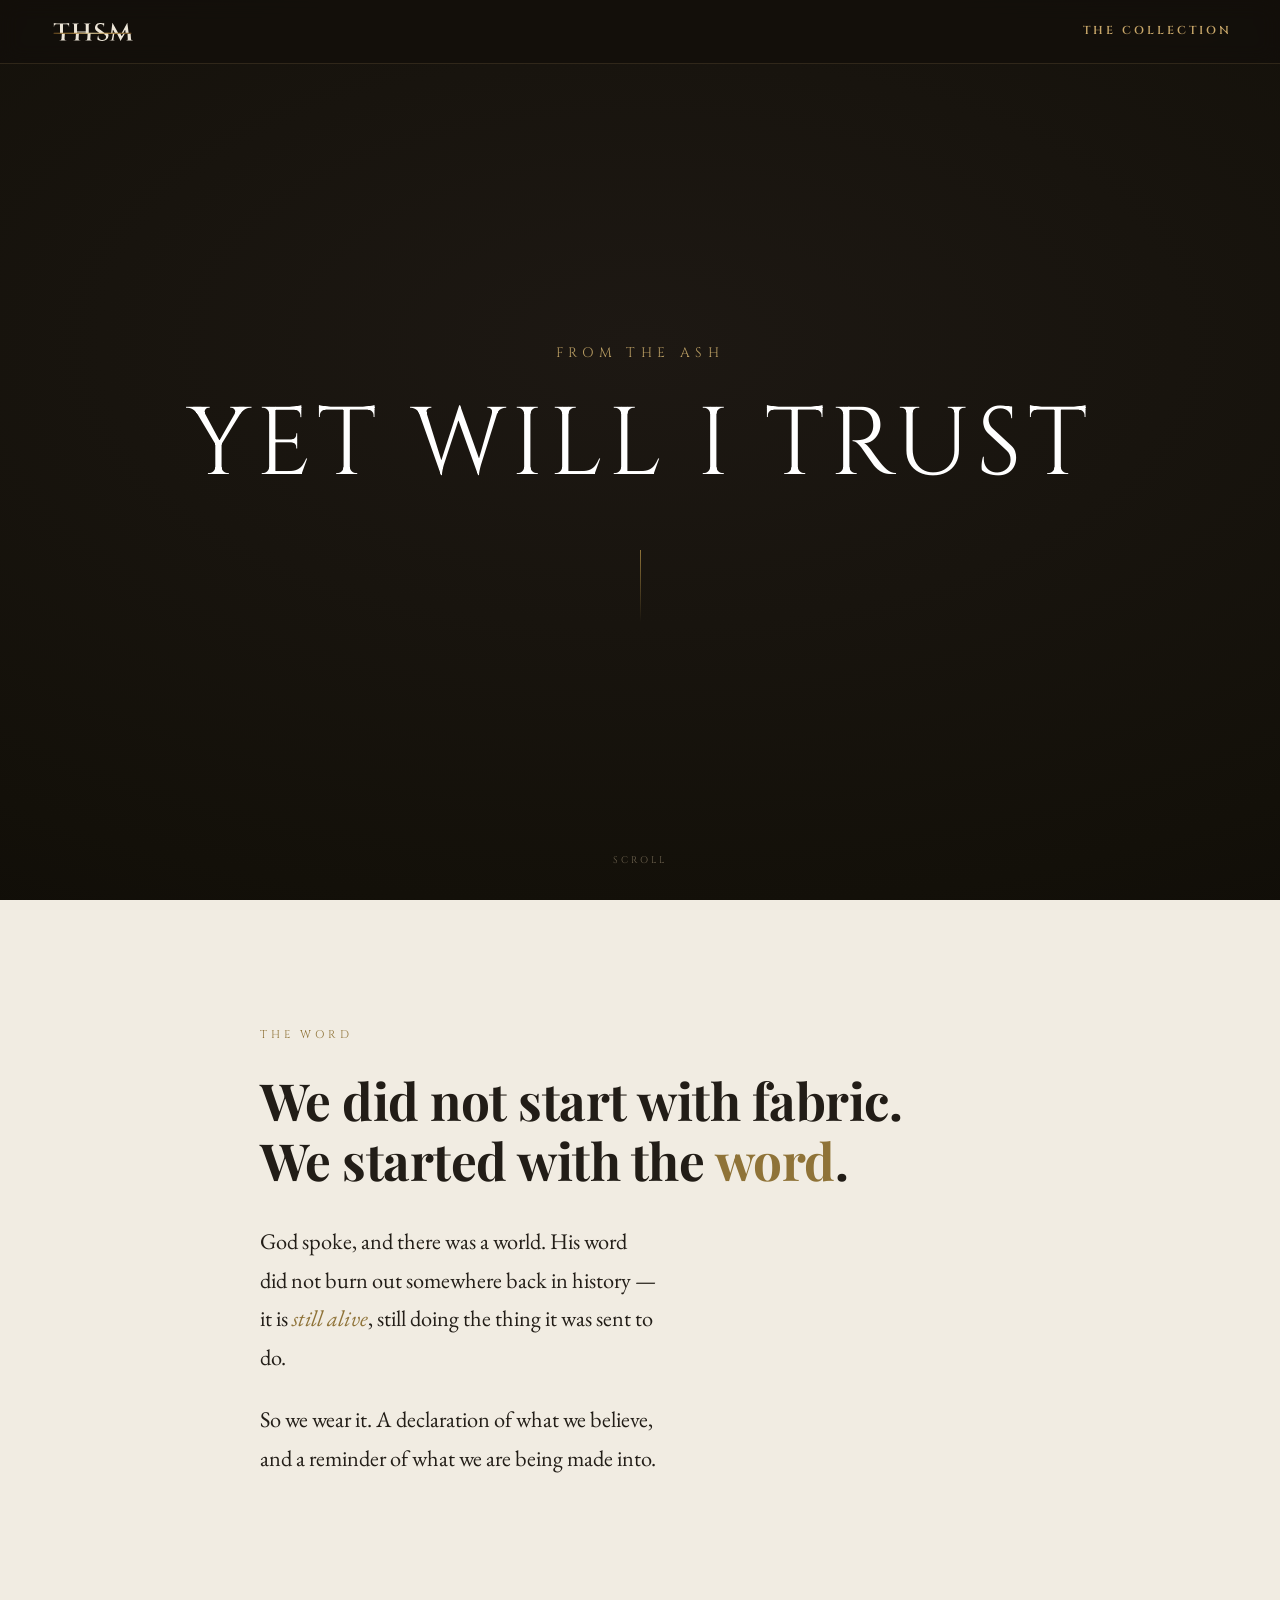
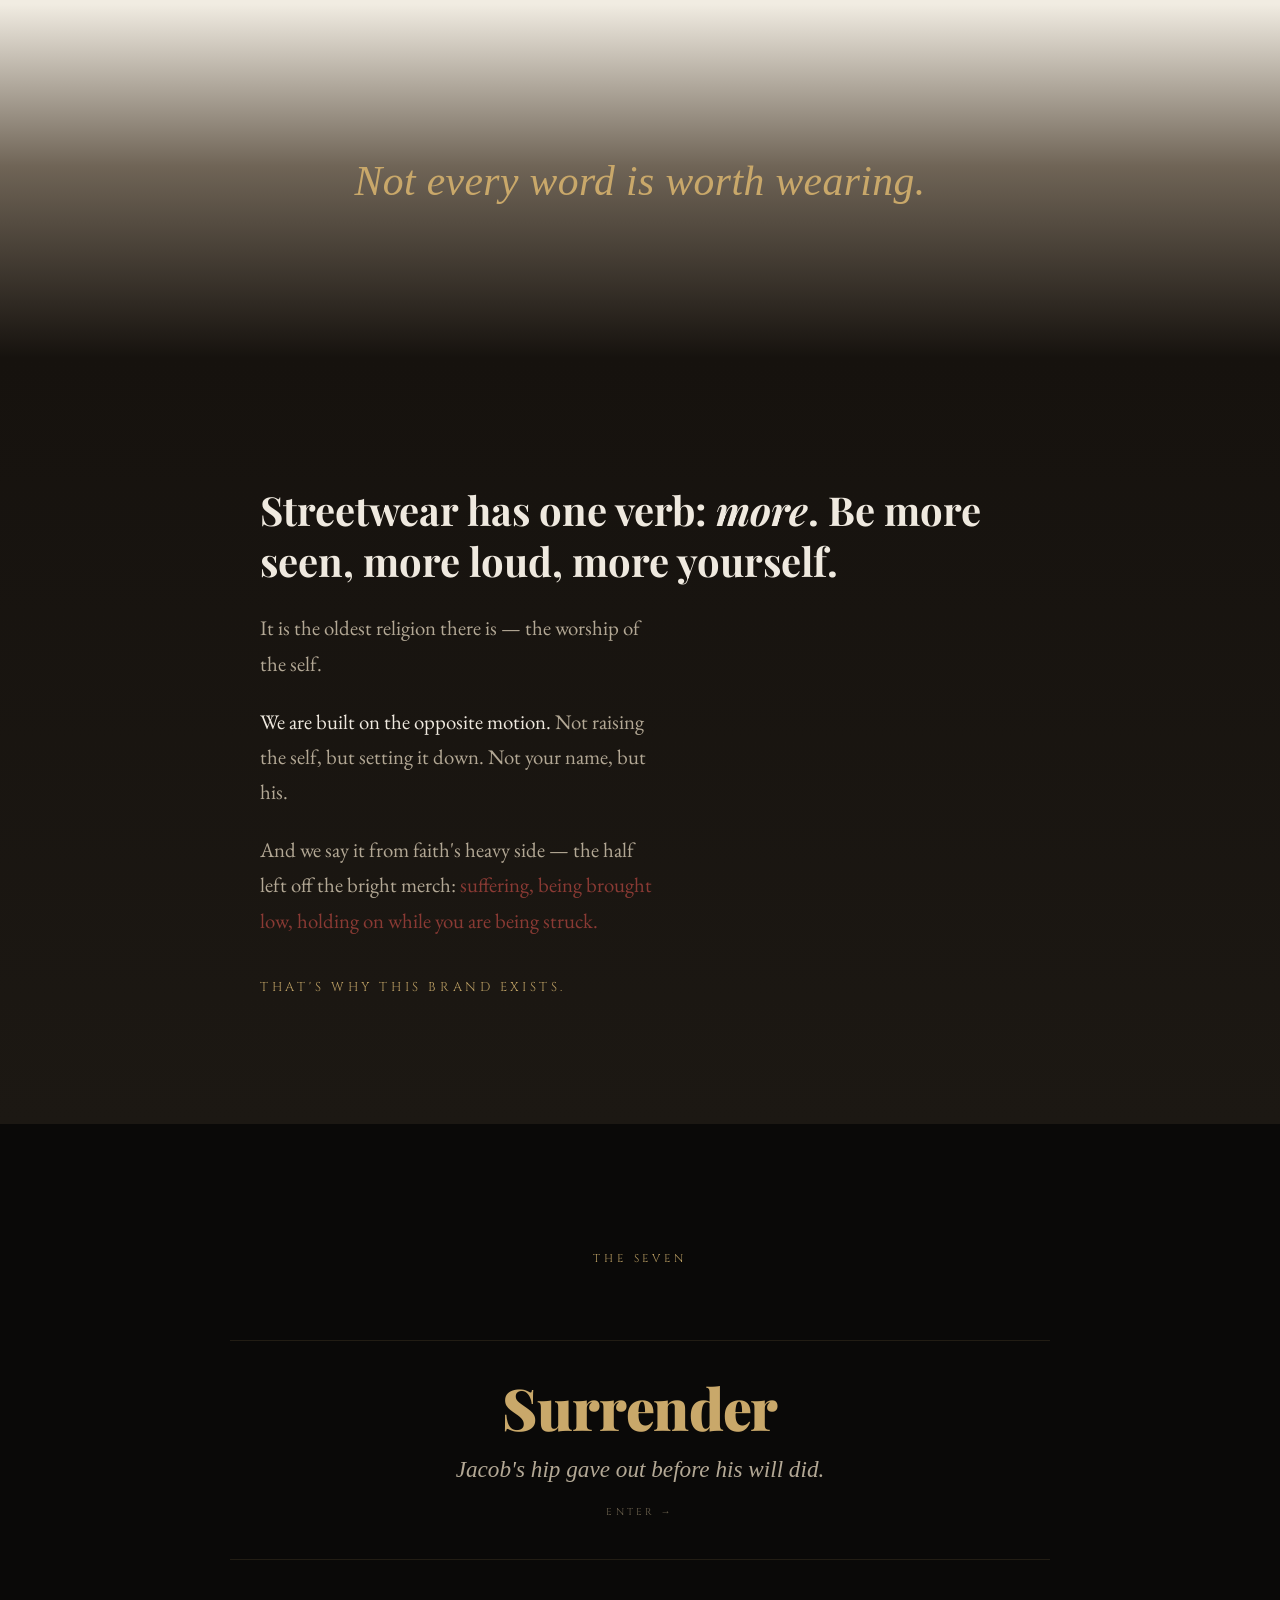
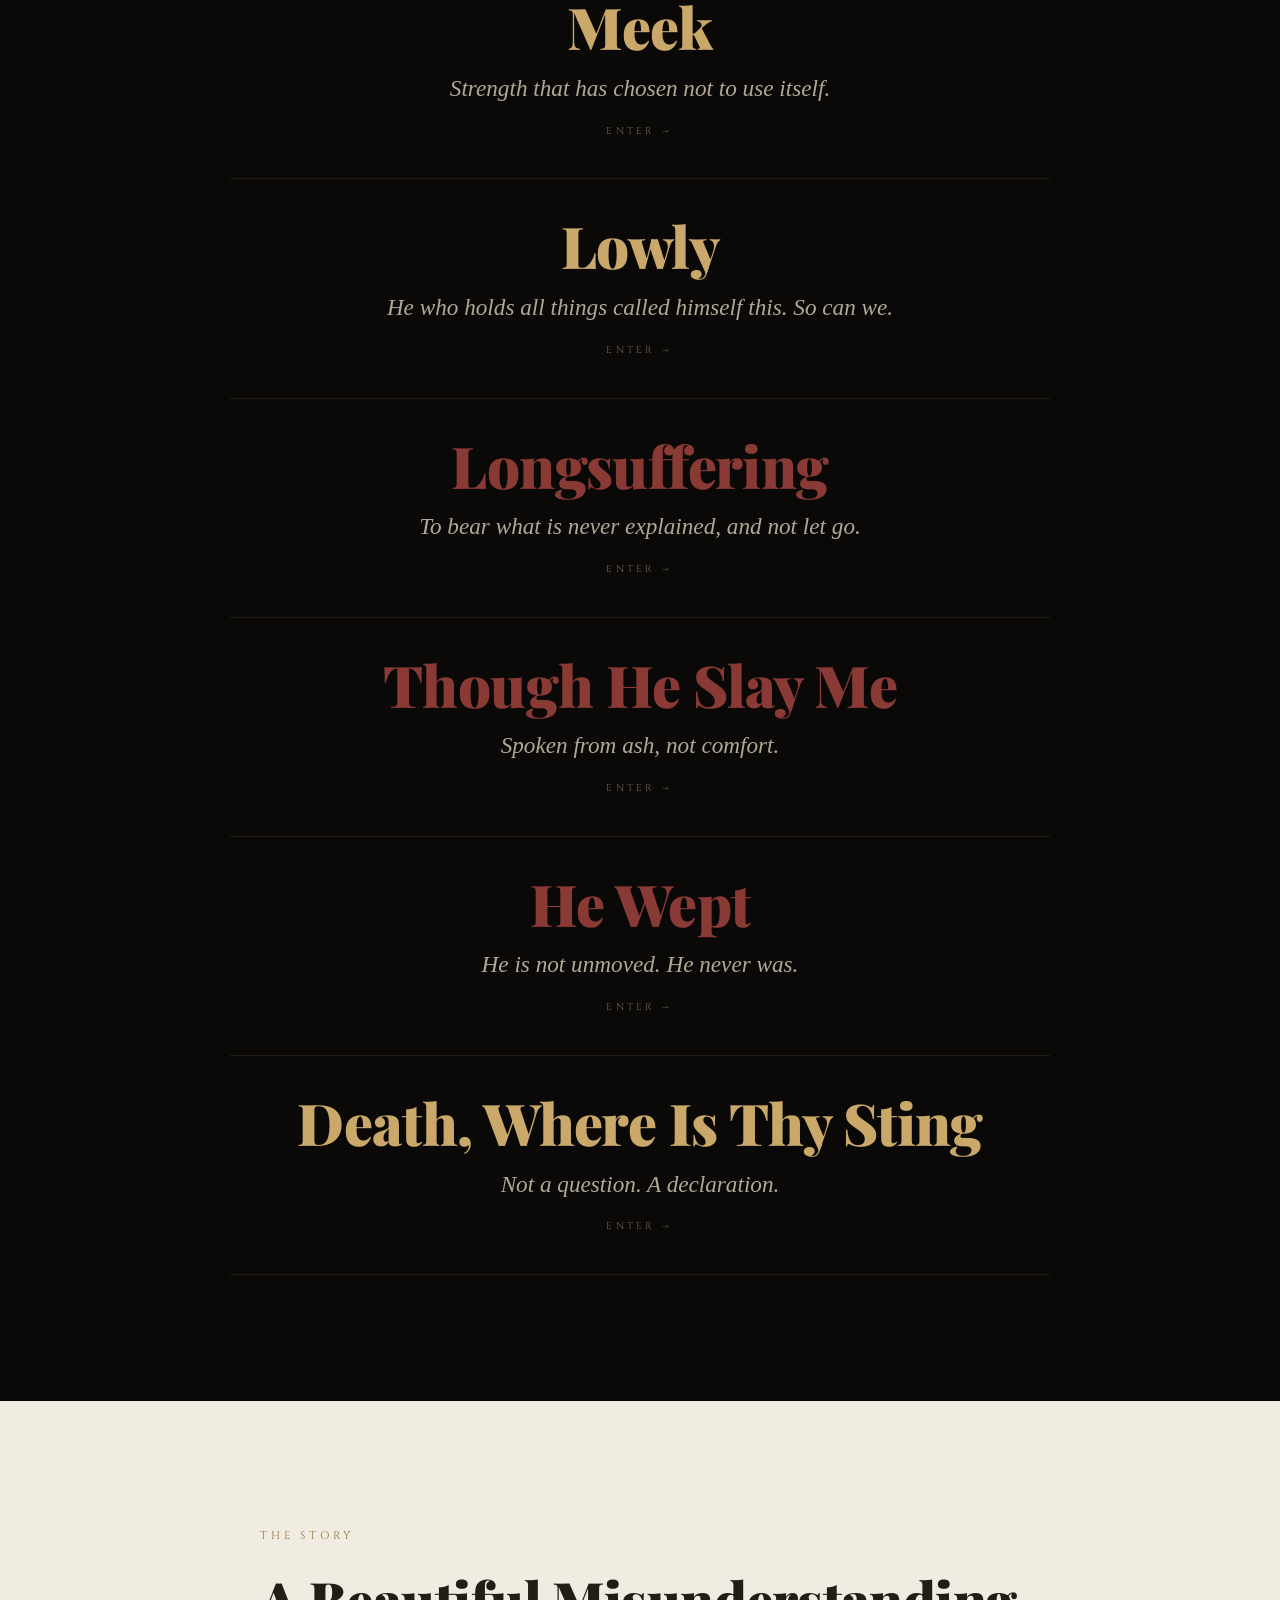
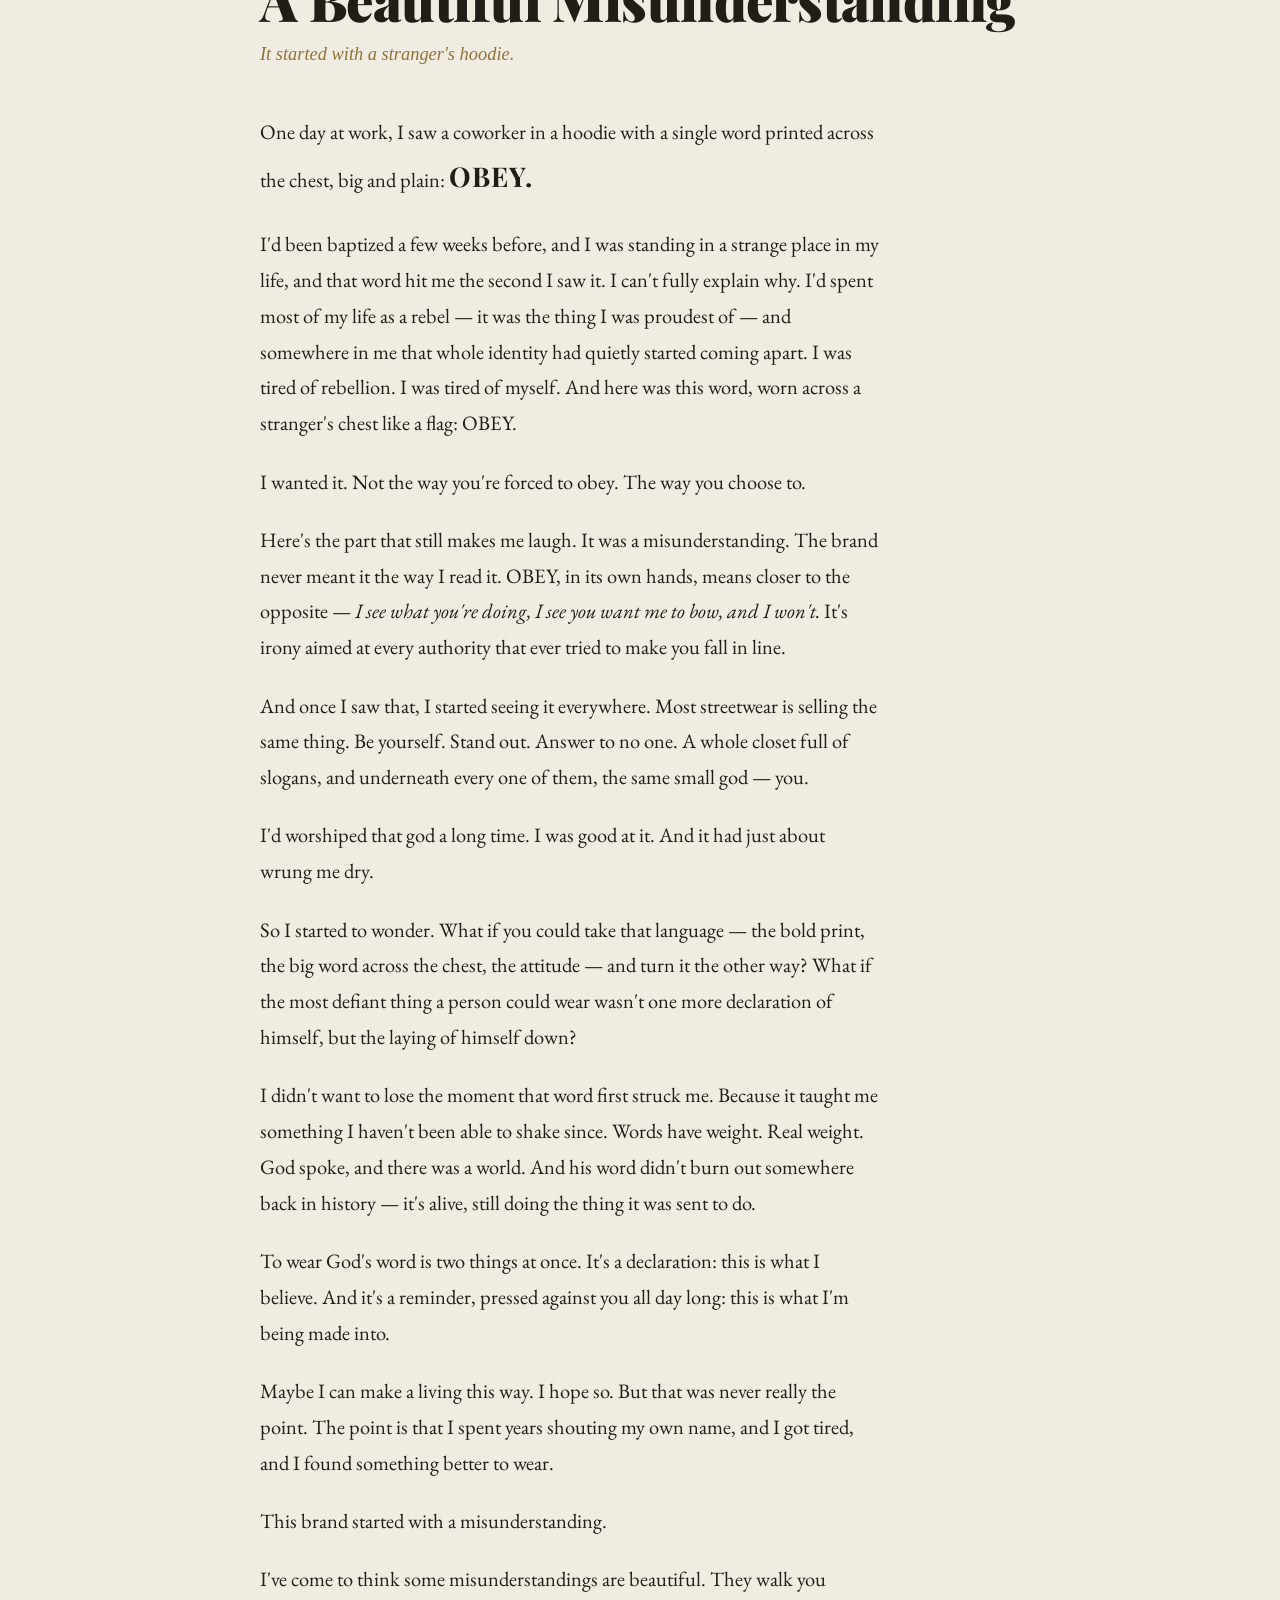
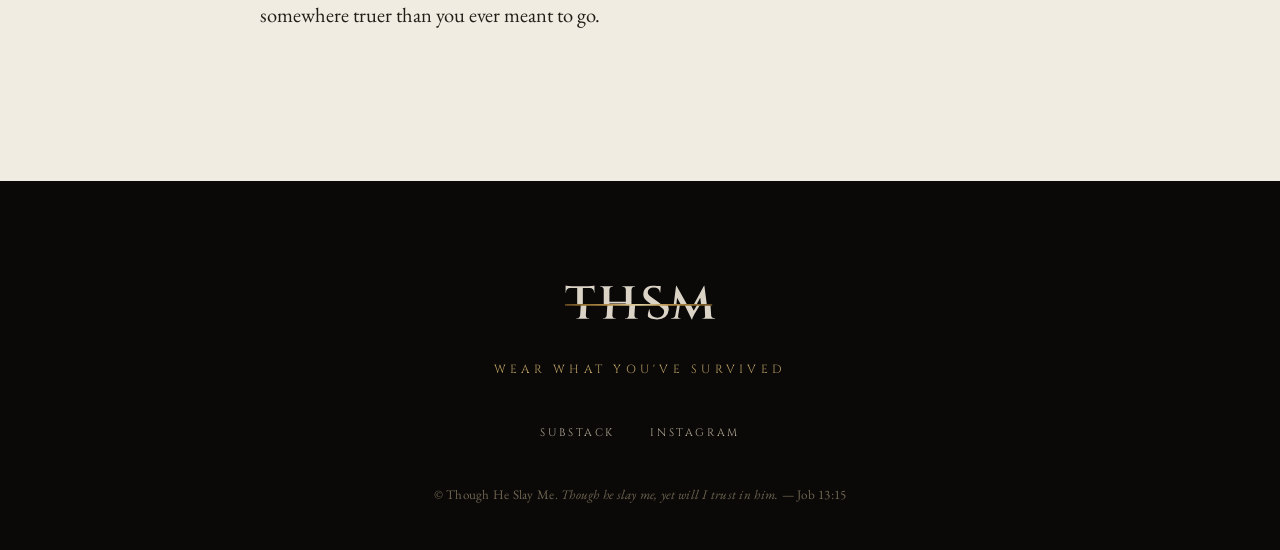
==== index.html @ f8de8329 "Collection: give all seven words their own page Add concept pages for Meek, Lowly, Longsuffering, He" ====
<!DOCTYPE html>
<html lang="en">
<head>
<meta charset="UTF-8">
<meta name="viewport" content="width=device-width, initial-scale=1.0">
<title>Though He Slay Me</title>
<meta name="description" content="A faith-rooted streetwear brand. We make the other half — the heavy one. Wear what you've survived.">
<link rel="icon" type="image/svg+xml" href="THSM_square_black.svg">
<link rel="preconnect" href="https://fonts.googleapis.com">
<link rel="preconnect" href="https://fonts.gstatic.com" crossorigin>
<link href="https://fonts.googleapis.com/css2?family=Cinzel:wght@400;600;900&family=EB+Garamond:ital,wght@0,400;0,500;1,400&family=IM+Fell+English:ital@0;1&family=Playfair+Display:ital,wght@0,400;0,700;0,900;1,400&display=swap" rel="stylesheet">
<link rel="stylesheet" href="styles.css">
</head>
<body>

<header class="site-header">
  <a class="logo" href="index.html" aria-label="Though He Slay Me — home">
    <img src="THSM_primary_on-dark.svg" alt="Though He Slay Me">
  </a>
  <a class="header-nav" href="#collection">The Collection</a>
</header>

<!-- HERO -->
<section class="hero">
  <p class="hero-eyebrow reveal">From the Ash</p>
  <h1 class="hero-title reveal">Yet Will I Trust</h1>
  <div class="hero-rule reveal"></div>
  <div class="scroll-cue">Scroll</div>
</section>

<!-- THE WORD (light reading zone) -->
<section class="zone zone-paper grain-paper" id="the-word">
  <div class="wrap">
    <p class="eyebrow reveal">The Word</p>
    <p class="word-lede reveal">We did not start with fabric.<br>We started with the <span class="word-key">word</span>.</p>
    <p class="word-body reveal">God spoke, and there was a world. His word did not burn out somewhere back in history — it is <span class="word-accent">still alive</span>, still doing the thing it was sent to do.</p>
    <p class="word-body reveal">So we wear it. A declaration of what we believe, and a reminder of what we are being made into.</p>
  </div>
</section>

<!-- TRANSITION -->
<section class="bridge">
  <p class="bridge-line reveal">Not every word is worth wearing.</p>
</section>

<!-- STANCE / ANTI-EGO (dark) -->
<section class="zone zone-dark grain-dark stance" id="stance">
  <div class="wrap">
    <p class="stance-line reveal">Streetwear has one verb: <em>more</em>. Be more seen, more loud, more yourself.</p>
    <p class="stance-small reveal">It is the oldest religion there is — the worship of the self.</p>
    <p class="stance-small reveal"><strong>We are built on the opposite motion.</strong> Not raising the self, but setting it down. Not your name, but his.</p>
    <p class="stance-small reveal">And we say it from faith's heavy side — the half left off the bright merch: <span class="blood">suffering, being brought low, holding on while you are being struck.</span></p>
    <p class="stance-close reveal">That's why this brand exists.</p>
  </div>
</section>

<!-- THE SEVEN (word spectrum) -->
<section class="zone six grain-dark" id="collection">
  <div class="six-head">
    <p class="eyebrow reveal">The Seven</p>
  </div>
  <div class="six-list">

    <a class="six-item reveal" href="surrender.html">
      <div class="six-word">Surrender</div>
      <div class="six-note">Jacob's hip gave out before his will did.</div>
      <span class="enter">Enter →</span>
    </a>

    <a class="six-item reveal" href="meek.html">
      <div class="six-word">Meek</div>
      <div class="six-note">Strength that has chosen not to use itself.</div>
      <span class="enter">Enter →</span>
    </a>

    <a class="six-item reveal" href="lowly.html">
      <div class="six-word">Lowly</div>
      <div class="six-note">He who holds all things called himself this. So can we.</div>
      <span class="enter">Enter →</span>
    </a>

    <a class="six-item reveal" href="longsuffering.html">
      <div class="six-word blood-word">Longsuffering</div>
      <div class="six-note">To bear what is never explained, and not let go.</div>
      <span class="enter">Enter →</span>
    </a>

    <a class="six-item reveal" href="though-he-slay-me.html">
      <div class="six-word blood-word">Though He Slay Me</div>
      <div class="six-note">Spoken from ash, not comfort.</div>
      <span class="enter">Enter →</span>
    </a>

    <a class="six-item reveal" href="he-wept.html">
      <div class="six-word blood-word">He Wept</div>
      <div class="six-note">He is not unmoved. He never was.</div>
      <span class="enter">Enter →</span>
    </a>

    <a class="six-item reveal" href="death-where-is-thy-sting.html">
      <div class="six-word">Death, Where Is Thy Sting</div>
      <div class="six-note">Not a question. A declaration.</div>
      <span class="enter">Enter →</span>
    </a>

  </div>
</section>

<!-- ABOUT -->
<section class="zone zone-paper grain-paper about" id="about">
  <div class="wrap">
    <p class="eyebrow reveal">The Story</p>
    <h2 class="about-title reveal">A Beautiful Misunderstanding</h2>
    <p class="about-sub reveal">It started with a stranger's hoodie.</p>
    <div class="about-body">
      <p class="reveal">One day at work, I saw a coworker in a hoodie with a single word printed across the chest, big and plain: <span class="big">OBEY.</span></p>
      <p class="reveal">I'd been baptized a few weeks before, and I was standing in a strange place in my life, and that word hit me the second I saw it. I can't fully explain why. I'd spent most of my life as a rebel — it was the thing I was proudest of — and somewhere in me that whole identity had quietly started coming apart. I was tired of rebellion. I was tired of myself. And here was this word, worn across a stranger's chest like a flag: OBEY.</p>
      <p class="reveal">I wanted it. Not the way you're forced to obey. The way you choose to.</p>
      <p class="reveal">Here's the part that still makes me laugh. It was a misunderstanding. The brand never meant it the way I read it. OBEY, in its own hands, means closer to the opposite — <em>I see what you're doing, I see you want me to bow, and I won't.</em> It's irony aimed at every authority that ever tried to make you fall in line.</p>
      <p class="reveal">And once I saw that, I started seeing it everywhere. Most streetwear is selling the same thing. Be yourself. Stand out. Answer to no one. A whole closet full of slogans, and underneath every one of them, the same small god — you.</p>
      <p class="reveal">I'd worshiped that god a long time. I was good at it. And it had just about wrung me dry.</p>
      <p class="reveal">So I started to wonder. What if you could take that language — the bold print, the big word across the chest, the attitude — and turn it the other way? What if the most defiant thing a person could wear wasn't one more declaration of himself, but the laying of himself down?</p>
      <p class="reveal">I didn't want to lose the moment that word first struck me. Because it taught me something I haven't been able to shake since. Words have weight. Real weight. God spoke, and there was a world. And his word didn't burn out somewhere back in history — it's alive, still doing the thing it was sent to do.</p>
      <p class="reveal">To wear God's word is two things at once. It's a declaration: this is what I believe. And it's a reminder, pressed against you all day long: this is what I'm being made into.</p>
      <p class="reveal">Maybe I can make a living this way. I hope so. But that was never really the point. The point is that I spent years shouting my own name, and I got tired, and I found something better to wear.</p>
      <p class="reveal">This brand started with a misunderstanding.</p>
      <p class="reveal">I've come to think some misunderstandings are beautiful. They walk you somewhere truer than you ever meant to go.</p>
    </div>
  </div>
</section>

<!-- FOOTER -->
<footer class="site-footer">
  <img class="footer-logo" src="THSM_primary_on-dark-padded.svg" alt="Though He Slay Me">
  <p class="footer-tag">Wear what you've survived</p>
  <nav class="footer-links">
    <a href="https://open.substack.com/pub/thoughheslayme" target="_blank" rel="noopener">Substack</a>
    <a href="https://www.instagram.com/thoughheslaymewear" target="_blank" rel="noopener">Instagram</a>
  </nav>
  <p class="footer-fine">© Though He Slay Me. <em>Though he slay me, yet will I trust in him.</em> — Job 13:15</p>
</footer>

<script src="script.js"></script>
</body>
</html>
---- styles.css ----
/* ============================================================
   THOUGH HE SLAY ME — shared design system
   Classical-serif system · light/dark zones · gold + oxidized blood
   ============================================================ */

:root {
  /* dark zone */
  --char:        #16120e;   /* warm charcoal */
  --char-2:      #1c1813;
  --black:       #0a0908;   /* near-black for logo/stamp moments */

  /* light reading zone */
  --paper:       #f1ece2;   /* warm ash white */
  --paper-2:     #e9e2d4;
  --ink:         #221d17;   /* charcoal text on paper */
  --ink-soft:    #5a5044;

  /* studio mat — light backdrop so product photos hold their texture */
  --studio:      #e3dccd;
  --studio-ink:  #6b6051;   /* caption text on the mat */

  /* gold — main accent, "what fire leaves behind" */
  --gold:        #c9a86a;
  --gold-deep:   #8f7338;
  --gold-dim:    #b89c62;
  --gold-edge:   #9c7f42;

  /* oxidized blood — the suffering side, used as rare重音 */
  --blood:       #8a3a34;
  --blood-deep:  #5e2624;
  --blood-dim:   #6e3430;

  /* text on dark */
  --on-dark:     #efe9df;
  --on-dark-mut: #b3a895;
  --on-dark-faint:#6f6450;

  /* type */
  --display: 'Playfair Display', Georgia, serif;   /* declaration / stamp */
  --sacred:  'Cinzel', Georgia, serif;             /* hero / scripture */
  --quote:   'IM Fell English', Georgia, serif;    /* citation / italic */
  --body:    'EB Garamond', Georgia, serif;        /* prose */

  --knock:   #14110d;
  --hair:    rgba(201,168,106,0.16);
}

* { box-sizing: border-box; margin: 0; padding: 0; }
html { scroll-behavior: smooth; -webkit-text-size-adjust: 100%; }
body {
  font-family: var(--body);
  background: var(--char);
  color: var(--on-dark);
  line-height: 1.6;
  font-size: 18px;
  -webkit-font-smoothing: antialiased;
  text-rendering: optimizeLegibility;
  overflow-x: hidden;
}
img, svg { display: block; max-width: 100%; }
a { color: inherit; text-decoration: none; }

/* ---------- grain + helpers ---------- */
.grain-dark {
  background-image: radial-gradient(rgba(95,77,40,0.05) 0.5px, transparent 0.5px);
  background-size: 4px 4px;
}
.grain-paper {
  background-image: radial-gradient(rgba(90,70,40,0.045) 0.5px, transparent 0.5px);
  background-size: 4px 4px;
}

/* ============================================================
   HEADER
   ============================================================ */
.site-header {
  position: fixed; top: 0; left: 0; right: 0; z-index: 100;
  display: flex; align-items: center; justify-content: space-between;
  padding: 0 clamp(1.2rem, 4vw, 3rem); height: 64px;
  background: rgba(18,15,11,0.72);
  backdrop-filter: blur(10px); -webkit-backdrop-filter: blur(10px);
  border-bottom: 1px solid var(--hair);
}
.site-header .logo { height: 28px; }
.site-header .logo img { height: 28px; width: auto; }
.header-nav {
  font-family: var(--sacred); font-weight: 600; font-size: 0.72rem; letter-spacing: 0.26em;
  text-transform: uppercase; color: var(--gold);
  transition: color 0.4s ease;
}
.header-nav:hover { color: #e7cf97; }
@media (max-width: 600px) {
  .site-header { height: 56px; }
  .site-header .logo, .site-header .logo img { height: 23px; }
  .header-nav { font-size: 0.58rem; letter-spacing: 0.2em; }
}

/* ============================================================
   SECTIONS — alternating zones
   ============================================================ */
.zone { padding: clamp(5rem, 14vh, 11rem) clamp(1.5rem, 6vw, 4rem); position: relative; }
.zone-dark  { background: linear-gradient(180deg, var(--char) 0%, var(--char-2) 100%); color: var(--on-dark); }
.zone-black { background: var(--black); color: var(--on-dark); }
.zone-paper { background: var(--paper); color: var(--ink); }
.wrap { max-width: 760px; margin: 0 auto; }
.wrap-wide { max-width: 980px; margin: 0 auto; }

/* eyebrow / labels */
.eyebrow {
  font-family: var(--sacred); font-size: 0.7rem; letter-spacing: 0.34em;
  text-transform: uppercase; color: var(--gold-dim); margin-bottom: 1.6rem;
}
.zone-paper .eyebrow { color: var(--gold-deep); }

/* ============================================================
   HERO
   ============================================================ */
.hero {
  min-height: 100svh; display: flex; flex-direction: column;
  align-items: center; justify-content: center; text-align: center;
  background: radial-gradient(120% 90% at 50% 38%, #1d1813 0%, #131009 70%, #0e0b07 100%);
  padding: 64px 1.5rem 0;
}
.hero-eyebrow {
  font-family: var(--sacred); font-size: clamp(0.7rem, 2vw, 0.86rem);
  letter-spacing: 0.4em; text-transform: uppercase; color: var(--gold-dim);
  margin-bottom: 2rem;
}
.hero-title {
  font-family: var(--sacred); font-weight: 400;
  font-size: clamp(2.6rem, 9vw, 6rem); line-height: 1.04;
  letter-spacing: 0.06em; text-transform: uppercase; color: #fff;
}
.hero-rule { width: 1px; height: clamp(40px, 8vh, 80px); background: linear-gradient(var(--gold-deep), transparent); margin-top: clamp(2.5rem,6vh,4rem); }
.scroll-cue { position: absolute; bottom: 2rem; font-family: var(--sacred); font-size: 0.6rem; letter-spacing: 0.3em; text-transform: uppercase; color: var(--on-dark-faint); }

/* ============================================================
   THE WORD  (light reading zone)
   ============================================================ */
.word-lede {
  font-family: var(--display); font-weight: 700;
  font-size: clamp(1.9rem, 5vw, 3.2rem); line-height: 1.18; color: var(--ink);
  margin-bottom: 2rem; letter-spacing: -0.01em;
}
.word-lede .word-key { color: var(--gold-deep); }
.word-body {
  font-family: var(--body); font-size: clamp(1.15rem, 2.2vw, 1.4rem);
  line-height: 1.72; color: var(--ink); max-width: 36ch;
}
.word-body + .word-body { margin-top: 1.5rem; }
.word-body em { font-style: italic; color: var(--blood-deep); }
.word-accent { color: var(--gold-deep); font-style: italic; }

/* ============================================================
   TRANSITION  (light -> dark bridge)
   ============================================================ */
.bridge {
  background: linear-gradient(180deg, var(--paper) 0%, #6f6456 46%, var(--char) 100%);
  text-align: center; padding: clamp(5rem, 16vh, 10rem) 1.5rem;
}
.bridge-line {
  font-family: var(--quote); font-style: italic;
  font-size: clamp(1.5rem, 4vw, 2.6rem); color: var(--gold);
  letter-spacing: 0.01em;
}

/* ============================================================
   STANCE / ANTI-EGO  (dark)
   ============================================================ */
.stance p { max-width: 40ch; }
.stance-line {
  font-family: var(--display); font-weight: 700;
  font-size: clamp(1.5rem, 3.6vw, 2.5rem); line-height: 1.28; color: var(--on-dark);
  margin-bottom: 1.5rem;
}
.stance-small {
  font-family: var(--body); font-size: clamp(1.1rem, 2vw, 1.3rem);
  line-height: 1.7; color: var(--on-dark-mut); margin-bottom: 1.4rem;
}
.stance-small strong { color: var(--on-dark); font-weight: 400; }
.blood { color: var(--blood); font-style: normal; }
.stance-close {
  font-family: var(--sacred); font-size: 0.8rem; letter-spacing: 0.28em;
  text-transform: uppercase; color: var(--gold-dim); margin-top: 2.5rem;
}

/* ============================================================
   THE SIX  (word spectrum)
   ============================================================ */
.six { background: var(--black); }
.six-head { text-align: center; margin-bottom: clamp(3rem, 8vh, 5rem); }
.six-list { max-width: 820px; margin: 0 auto; }
.six-item {
  display: block; padding: clamp(1.6rem, 4vh, 2.6rem) 0;
  border-top: 1px solid rgba(201,168,106,0.12); text-align: center;
  position: relative;
}
.six-item:last-child { border-bottom: 1px solid rgba(201,168,106,0.12); }
.six-word {
  font-family: var(--display); font-weight: 900;
  font-size: clamp(2rem, 6.5vw, 3.6rem); line-height: 1.05; color: var(--gold);
  letter-spacing: -0.01em; transition: letter-spacing 0.5s ease, color 0.4s ease;
}
.six-word.blood-word { color: var(--blood); }
.six-note {
  font-family: var(--quote); font-style: italic;
  font-size: clamp(1.05rem, 2.3vw, 1.45rem); color: var(--on-dark-mut);
  margin-top: 0.9rem; line-height: 1.5;
}
/* clickable concept rows */
a.six-item { cursor: pointer; }
a.six-item .enter {
  display: inline-block; margin-top: 1.1rem;
  font-family: var(--sacred); font-size: 0.62rem; letter-spacing: 0.32em;
  text-transform: uppercase; color: var(--on-dark-faint);
  transition: color 0.4s ease, transform 0.4s ease;
}
a.six-item:hover .six-word { letter-spacing: 0.02em; }
a.six-item:hover .enter { color: var(--gold); transform: translateX(4px); }
a.six-item:hover .six-word.blood-word { color: #a8463f; }

/* ============================================================
   ABOUT  (light reading zone, long-form)
   ============================================================ */
.about { }
.about-title {
  font-family: var(--display); font-weight: 900;
  font-size: clamp(2rem, 5.5vw, 3.4rem); color: var(--ink); line-height: 1.1;
  margin-bottom: 0.6rem; letter-spacing: -0.01em;
}
.about-sub {
  font-family: var(--quote); font-style: italic; font-size: 1.15rem;
  color: var(--gold-deep); margin-bottom: 2.8rem;
}
.about-body p {
  font-family: var(--body); font-size: clamp(1.12rem, 2vw, 1.28rem);
  line-height: 1.75; color: var(--ink); margin-bottom: 1.4rem; max-width: 62ch;
}
.about-body .big {
  font-family: var(--display); font-weight: 700; font-size: 1.7rem;
  color: var(--ink); letter-spacing: 0.04em; display: inline-block; margin: 0.2rem 0;
}
.about-body em { font-style: italic; }
.about-body .stamp-inline {
  display: inline-block; background: var(--gold); color: var(--knock);
  font-family: var(--display); font-weight: 900; padding: 0.04em 0.34em;
  border-radius: 1px;
}

/* ============================================================
   FOOTER
   ============================================================ */
.site-footer {
  background: var(--black); text-align: center;
  padding: clamp(4rem, 10vh, 7rem) 1.5rem clamp(2.5rem, 5vh, 4rem);
}
.footer-logo { width: 200px; margin: 0 auto 1.6rem; opacity: 0.92; }
.footer-tag {
  font-family: var(--sacred); font-size: 0.74rem; letter-spacing: 0.36em;
  text-transform: uppercase; color: var(--gold-dim); margin-bottom: 2.8rem;
}
.footer-links {
  display: flex; gap: 2.2rem; justify-content: center; margin-bottom: 2.4rem;
}
.footer-links a {
  font-family: var(--sacred); font-size: 0.68rem; letter-spacing: 0.24em;
  text-transform: uppercase; color: var(--on-dark-mut);
  padding-bottom: 3px; border-bottom: 1px solid transparent; transition: color 0.4s, border-color 0.4s;
}
.footer-links a:hover { color: var(--gold); border-color: var(--gold-deep); }
.footer-fine {
  font-family: var(--body); font-size: 0.82rem; color: var(--on-dark-faint);
  letter-spacing: 0.02em;
}
.footer-fine a { color: var(--on-dark-mut); }

/* ============================================================
   PRODUCT PAGES (surrender / though-he-slay-me)
   ============================================================ */
.p-hero {
  min-height: 78vh; display: flex; flex-direction: column; align-items: center;
  justify-content: center; text-align: center; padding: 120px 1.5rem 4rem;
}
.p-hero.gold-side  { background: radial-gradient(120% 90% at 50% 40%, #1d1813, #0e0b07 75%); }
.p-hero.blood-side { background: radial-gradient(120% 90% at 50% 40%, #1e1110, #0c0807 75%); }
.p-word {
  font-family: var(--display); font-weight: 900;
  font-size: clamp(3rem, 13vw, 8rem); line-height: 0.98; letter-spacing: -0.01em;
  color: var(--gold);
}
.blood-side .p-word { color: var(--blood); }
.p-note {
  font-family: var(--quote); font-style: italic;
  font-size: clamp(1.2rem, 3vw, 1.9rem); color: var(--on-dark-mut); margin-top: 1.6rem;
}
.p-concept { }
.p-concept .lede {
  font-family: var(--display); font-weight: 700;
  font-size: clamp(1.6rem, 4vw, 2.8rem); line-height: 1.22; color: var(--ink);
  margin-bottom: 1.8rem;
}
.p-concept .lede-attr {
  font-family: var(--quote); font-style: italic;
  font-size: clamp(0.98rem, 1.7vw, 1.15rem); color: var(--gold-deep);
  letter-spacing: 0.02em; margin-top: -1rem; margin-bottom: 2.2rem;
}
.p-concept p {
  font-family: var(--body); font-size: clamp(1.12rem, 2vw, 1.3rem);
  line-height: 1.74; color: var(--ink); margin-bottom: 1.3rem; max-width: 60ch;
}
.p-concept em { font-style: italic; color: var(--blood-deep); }

/* version blocks */
.version { border-top: 1px solid var(--hair); }
.version-label {
  font-family: var(--sacred); font-size: 0.72rem; letter-spacing: 0.3em;
  text-transform: uppercase; color: var(--gold-dim); margin-bottom: 1.4rem;
}
.version-title {
  font-family: var(--display); font-weight: 900; font-size: clamp(1.8rem, 5vw, 3rem);
  color: var(--on-dark); margin-bottom: 1.4rem; line-height: 1.1;
}
.version-body {
  font-family: var(--body); font-size: clamp(1.1rem, 2vw, 1.28rem);
  line-height: 1.72; color: var(--on-dark-mut); max-width: 54ch; margin-bottom: 1.2rem;
}
.version-body em { font-style: italic; color: var(--gold); }

/* image frame / placeholder */
.shot {
  margin: clamp(2rem,5vh,3.5rem) 0;
  background: var(--studio);
  padding: clamp(0.9rem, 2.6vw, 1.5rem);
  border-radius: 3px;
  box-shadow: 0 16px 44px rgba(0,0,0,0.42);
}
.shot img { width: 100%; border-radius: 2px; }
.shot-ph {
  width: 100%; aspect-ratio: 4/5; border: 1px solid rgba(34,29,23,0.10);
  display: flex; align-items: center; justify-content: center;
  background: linear-gradient(135deg, #e7e0d1, #d5ccba);
  font-family: var(--sacred); font-size: 0.62rem; letter-spacing: 0.3em;
  text-transform: uppercase; color: #8a7c63; border-radius: 2px;
}
.shot-cap {
  font-family: var(--body); font-style: italic; font-size: 0.92rem;
  color: var(--studio-ink); margin-top: 0.9rem; text-align: center;
}
.shot-cap em { color: var(--gold-deep); }

/* hidden weight — delayed detonation */
.weight { color: #221d16; transition: color 1.2s ease; cursor: default; }
.weight:hover, .weight.lit { color: var(--gold-dim); }

/* knockout stamp */
.stamp {
  display: inline-flex; align-items: center; justify-content: center;
  background: var(--gold); color: var(--knock);
  font-family: var(--display); font-weight: 900; letter-spacing: 0.01em; line-height: 1;
  padding: 0.18em 0.42em; border-top: 2px solid var(--gold-edge); border-radius: 1px;
  box-shadow: inset 0 -2px 0 rgba(95,77,40,0.4);
}

/* acquire / coming soon */
.acquire-wrap { text-align: center; padding: clamp(3rem,8vh,5rem) 1.5rem; }
.acquire {
  display: inline-flex; align-items: center; gap: 0.8em;
  background: var(--gold); color: var(--knock);
  font-family: var(--display); font-weight: 900; font-size: 1.1rem;
  letter-spacing: 0.04em; padding: 0.7em 1.6em; border-radius: 2px;
  border-top: 2px solid var(--gold-edge); box-shadow: inset 0 -2px 0 rgba(95,77,40,0.4);
  opacity: 0.5; cursor: not-allowed;
}
.acquire-note {
  font-family: var(--sacred); font-size: 0.64rem; letter-spacing: 0.3em;
  text-transform: uppercase; color: var(--on-dark-faint); margin-top: 1.2rem;
}
.back-link {
  display: inline-block; margin-top: 1.5rem; font-family: var(--sacred);
  font-size: 0.64rem; letter-spacing: 0.26em; text-transform: uppercase;
  color: var(--on-dark-mut); transition: color 0.4s;
}
.back-link:hover { color: var(--gold); }

/* ============================================================
   SCROLL REVEAL
   ============================================================ */
.reveal { opacity: 0; transform: translateY(20px); transition: opacity 1s ease, transform 1s ease; }
.reveal.in { opacity: 1; transform: none; }

@media (prefers-reduced-motion: reduce) {
  html { scroll-behavior: auto; }
  .reveal { opacity: 1 !important; transform: none !important; }
  .weight { color: var(--gold-dim); }
}
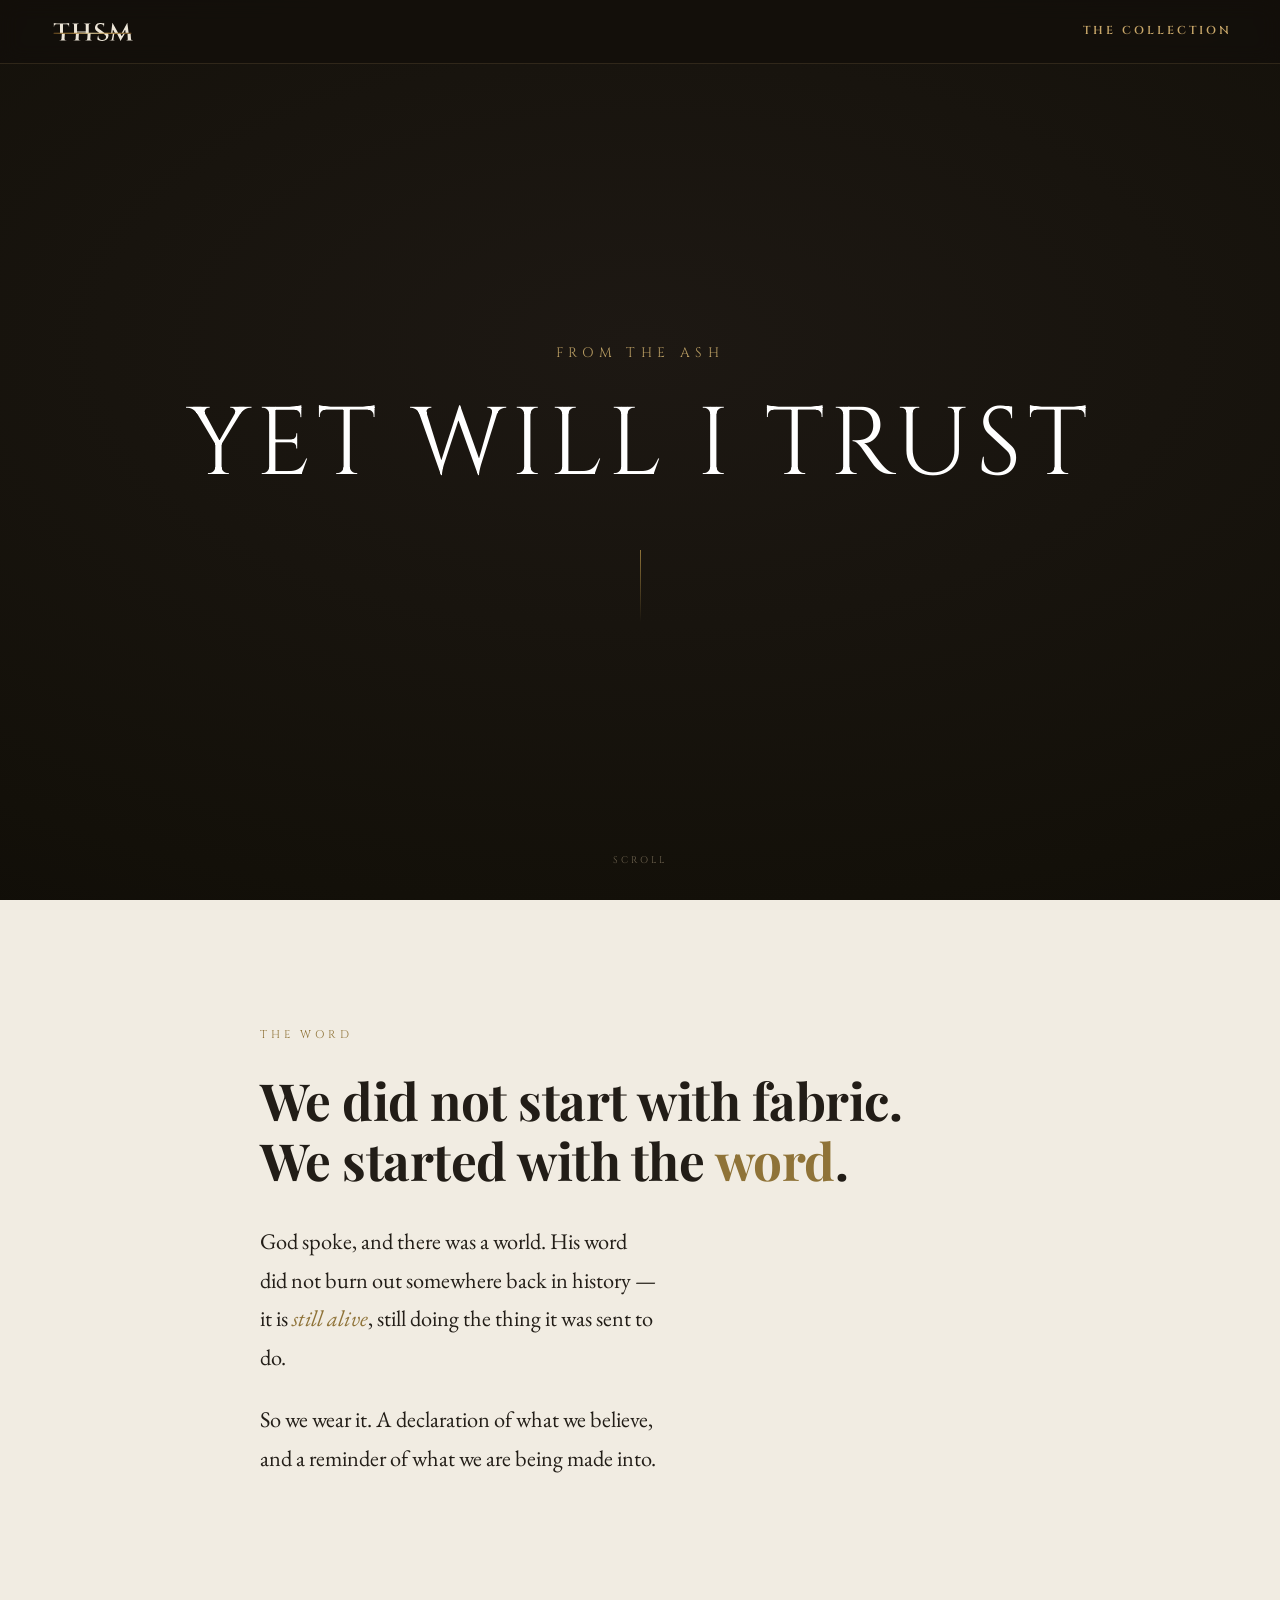
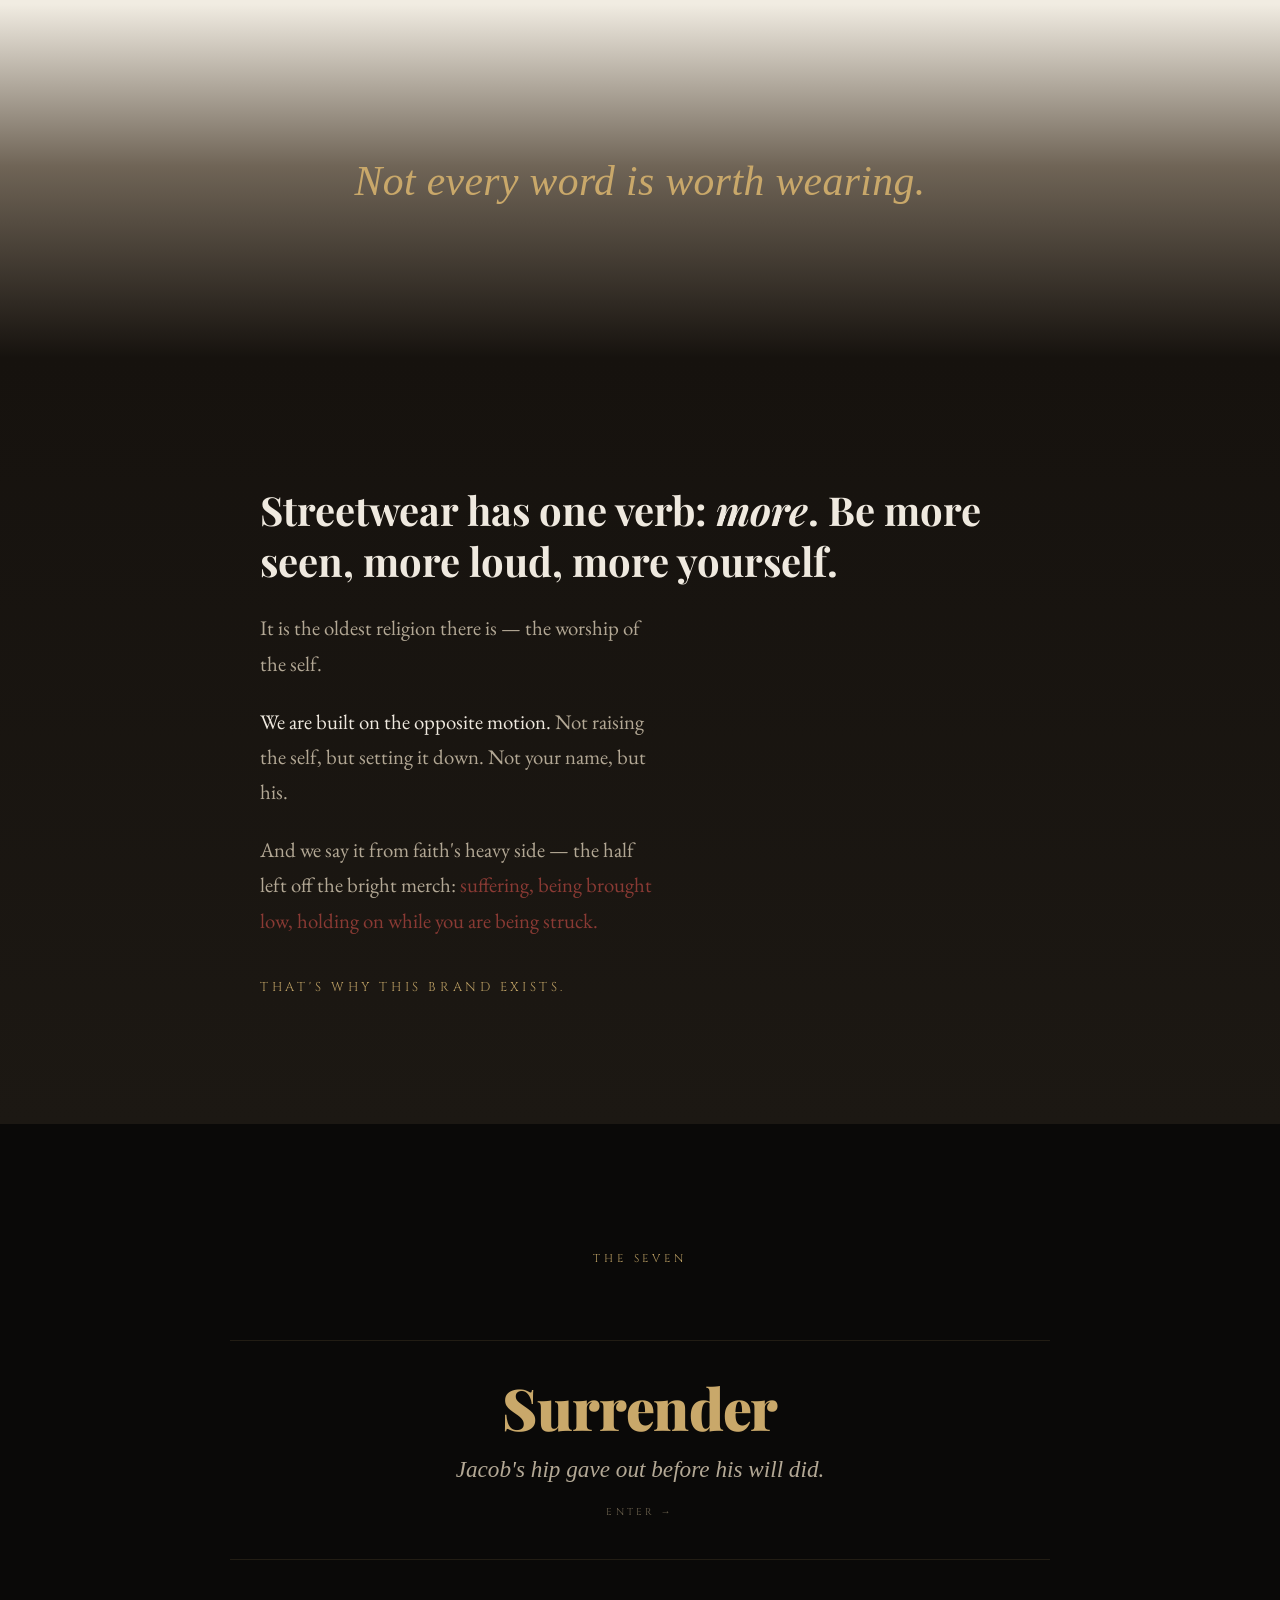
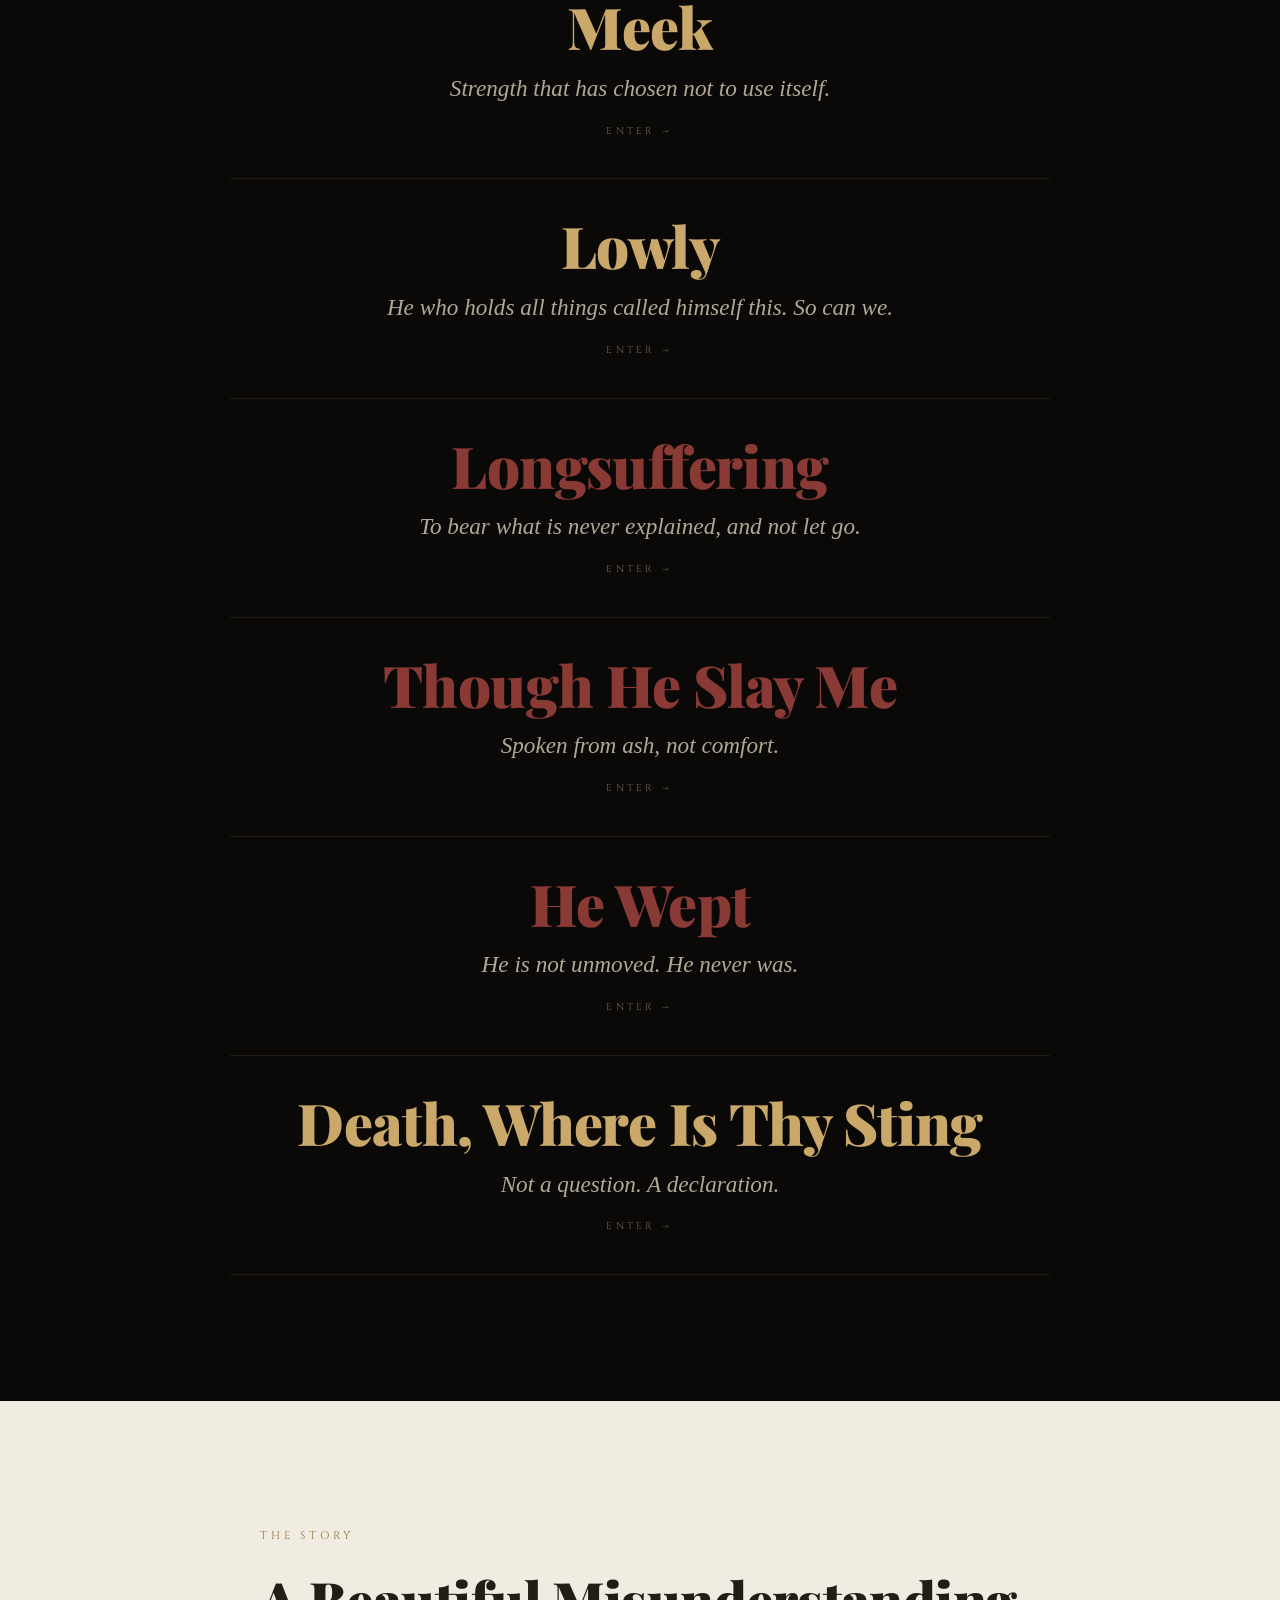
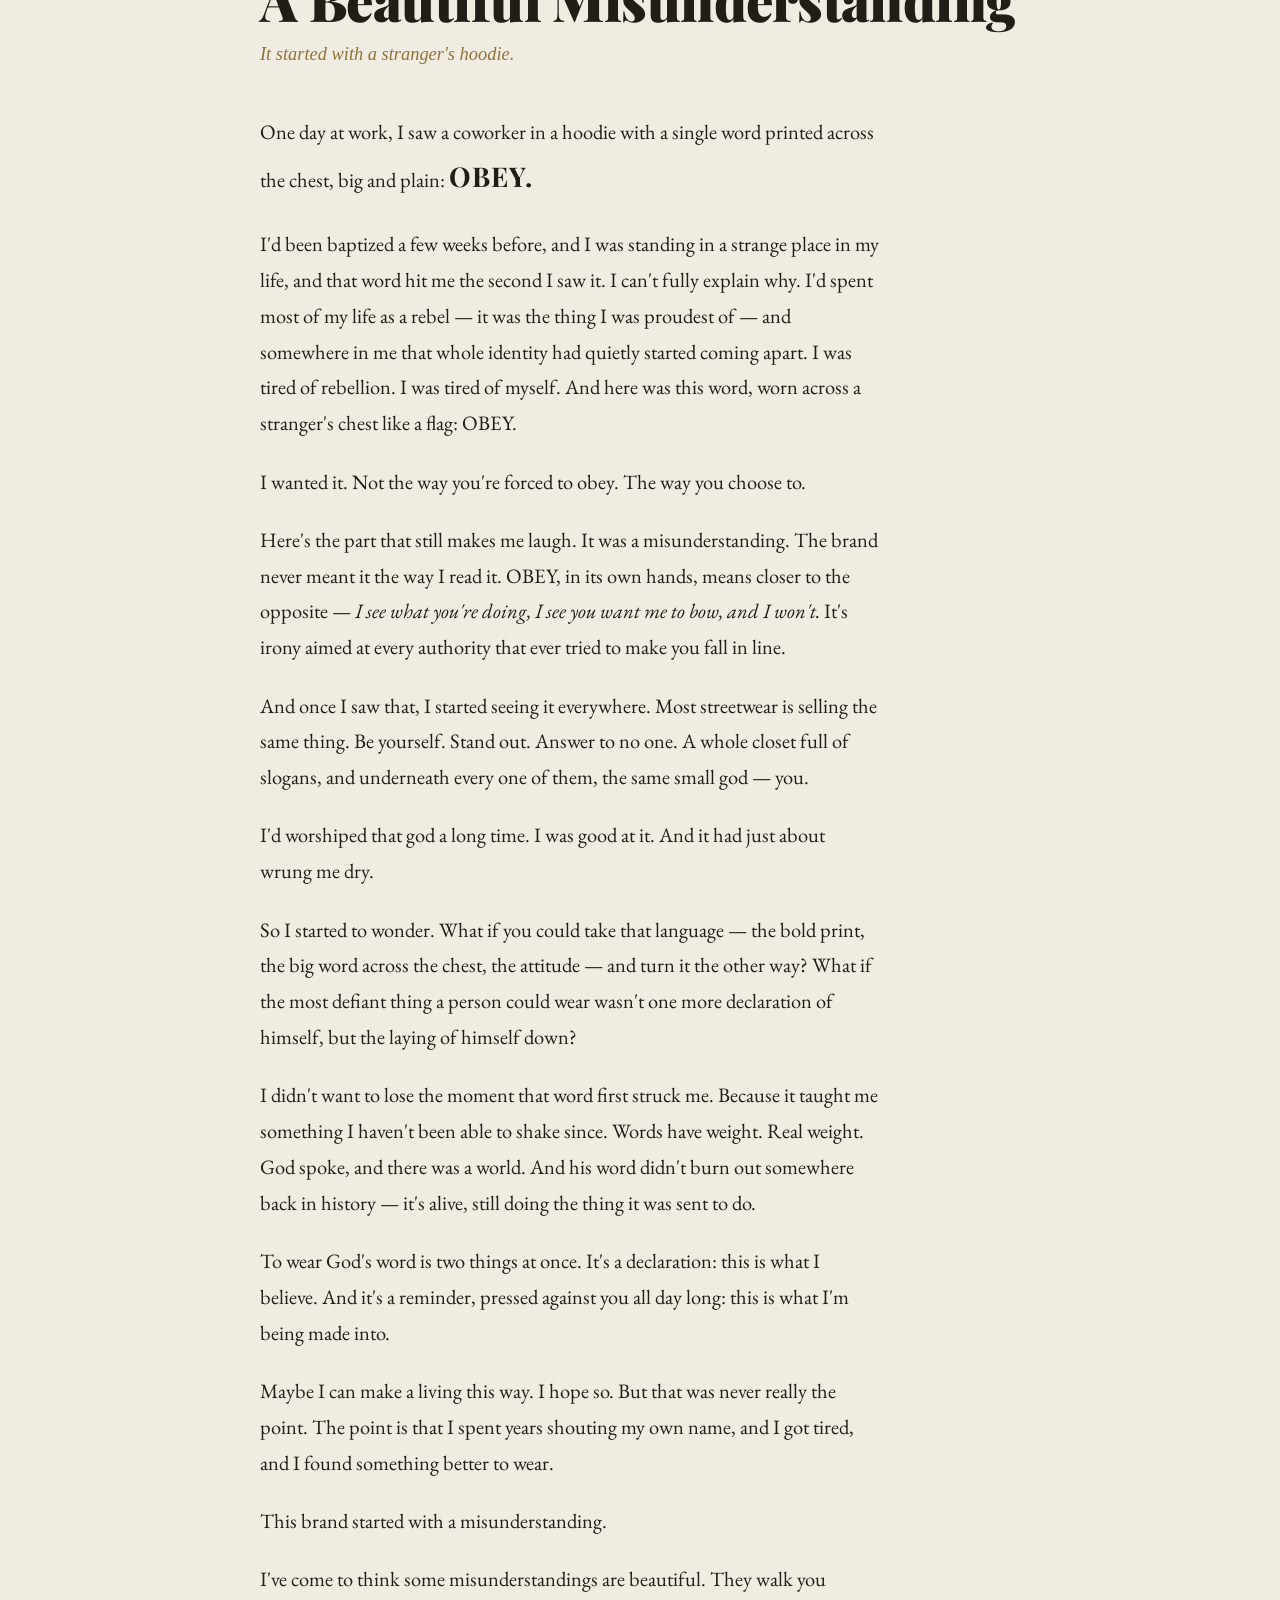
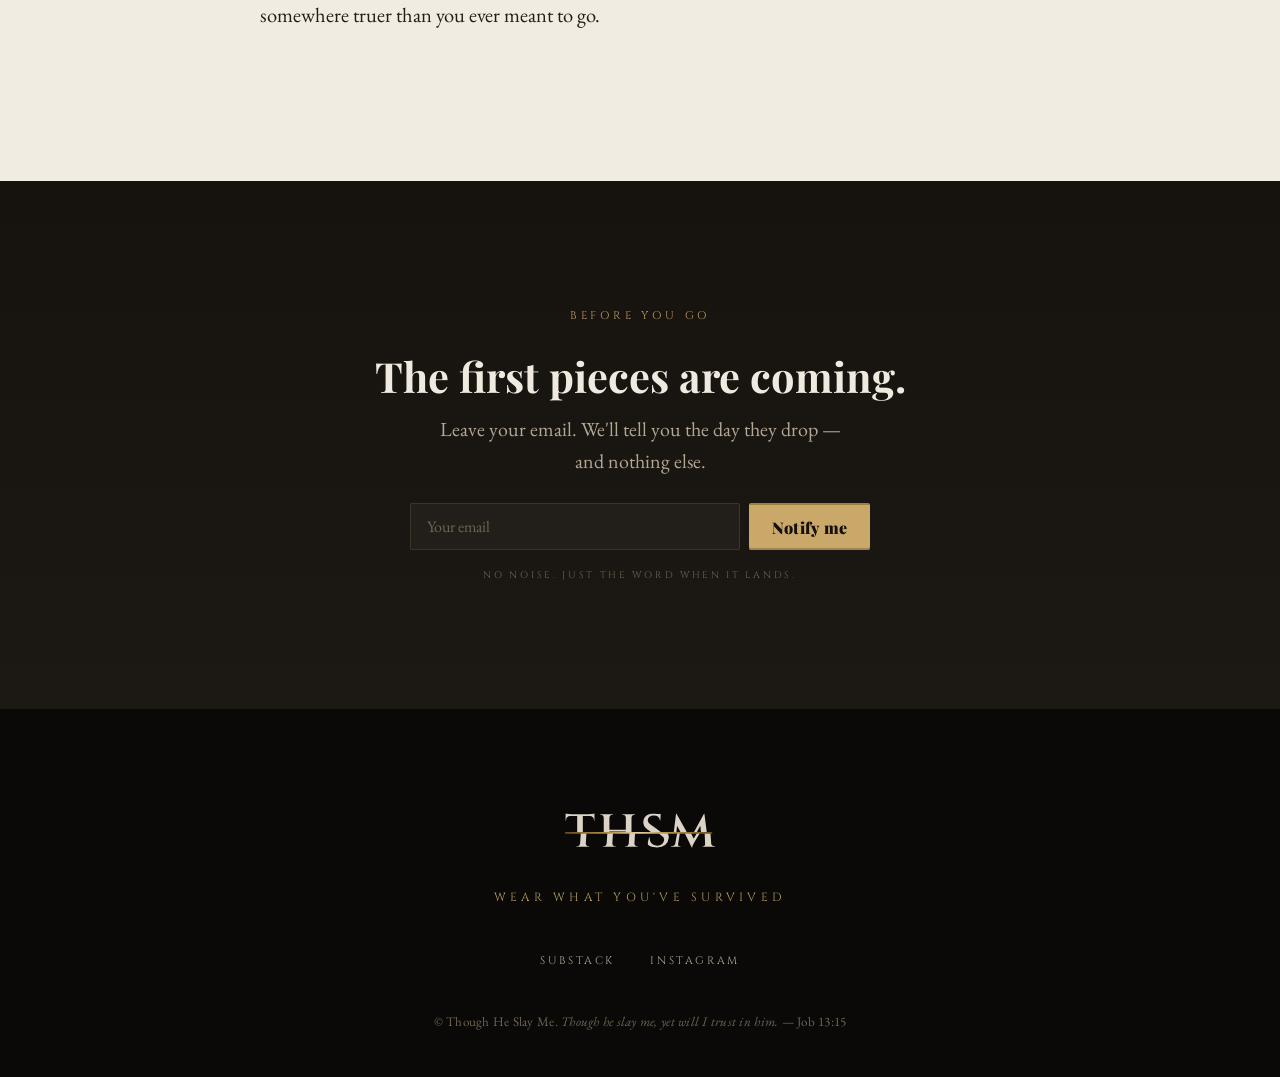
==== commit 217b359c: "Add email waitlist to every 'Coming soon' and the home page Capture peak intent before launch: a But" ====
--- a/index.html
+++ b/index.html
@@ -129,6 +129,20 @@
   </div>
 </section>
 
+<!-- WAITLIST -->
+<section class="zone zone-dark grain-dark waitlist-zone">
+  <div class="wrap">
+    <p class="eyebrow reveal">Before You Go</p>
+    <p class="waitlist-lede reveal">The first pieces are coming.</p>
+    <p class="waitlist-sub reveal">Leave your email. We'll tell you the day they drop — and nothing else.</p>
+    <form class="waitlist reveal" action="https://buttondown.email/api/emails/embed-subscribe/thoughheslayme" method="post" target="_blank" rel="noopener">
+      <input class="waitlist-input" type="email" name="email" placeholder="Your email" aria-label="Email address" required>
+      <button class="waitlist-btn" type="submit">Notify me</button>
+    </form>
+    <p class="waitlist-fine reveal">No noise. Just the word when it lands.</p>
+  </div>
+</section>
+
 <!-- FOOTER -->
 <footer class="site-footer">
   <img class="footer-logo" src="THSM_primary_on-dark-padded.svg" alt="Though He Slay Me">
--- a/styles.css
+++ b/styles.css
@@ -382,6 +382,46 @@
 }
 .back-link:hover { color: var(--gold); }
 
+/* ---------- waitlist / email capture ---------- */
+.waitlist {
+  display: flex; gap: 0.6rem; justify-content: center; flex-wrap: wrap;
+  max-width: 460px; margin: 1.6rem auto 0;
+}
+.waitlist-input {
+  flex: 1 1 240px; min-width: 0;
+  background: rgba(255,255,255,0.04); color: var(--on-dark);
+  border: 1px solid var(--hair); border-radius: 2px;
+  padding: 0.75em 1em; font-family: var(--body); font-size: 1rem;
+  transition: border-color 0.3s ease;
+}
+.waitlist-input::placeholder { color: var(--on-dark-faint); }
+.waitlist-input:focus { outline: none; border-color: var(--gold-deep); }
+.waitlist-btn {
+  flex: 0 0 auto; cursor: pointer;
+  background: var(--gold); color: var(--knock);
+  font-family: var(--display); font-weight: 900; font-size: 1rem;
+  letter-spacing: 0.02em; padding: 0.75em 1.4em;
+  border: none; border-top: 2px solid var(--gold-edge); border-radius: 2px;
+  box-shadow: inset 0 -2px 0 rgba(95,77,40,0.4);
+  transition: background 0.3s ease, transform 0.15s ease;
+}
+.waitlist-btn:hover { background: #d8b978; }
+.waitlist-btn:active { transform: translateY(1px); }
+.waitlist-fine {
+  font-family: var(--sacred); font-size: 0.6rem; letter-spacing: 0.28em;
+  text-transform: uppercase; color: var(--on-dark-faint); margin-top: 1.1rem;
+}
+.waitlist-zone { text-align: center; }
+.waitlist-lede {
+  font-family: var(--display); font-weight: 700;
+  font-size: clamp(1.6rem, 4vw, 2.6rem); color: var(--on-dark);
+  line-height: 1.2; margin-bottom: 0.8rem;
+}
+.waitlist-sub {
+  font-family: var(--body); font-size: clamp(1.05rem, 2vw, 1.25rem);
+  color: var(--on-dark-mut); max-width: 42ch; margin: 0 auto;
+}
+
 /* ============================================================
    SCROLL REVEAL
    ============================================================ */
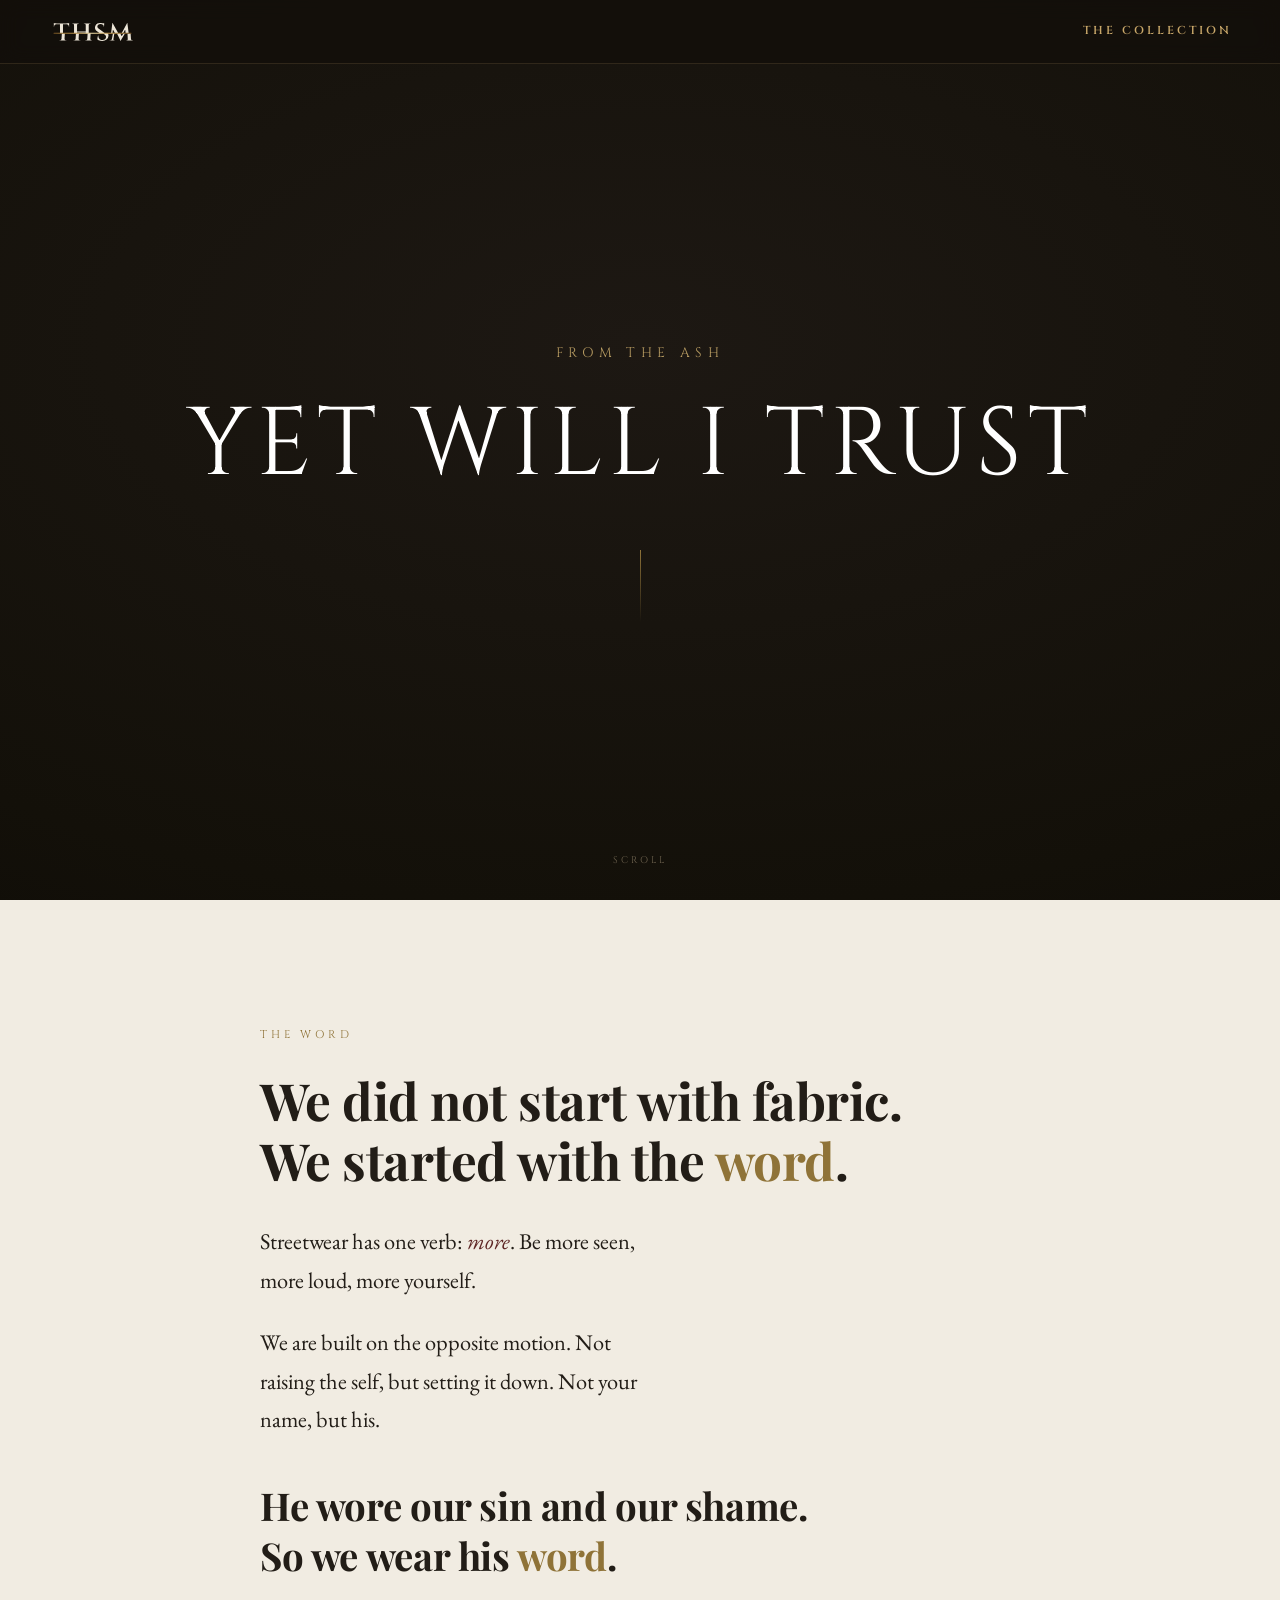
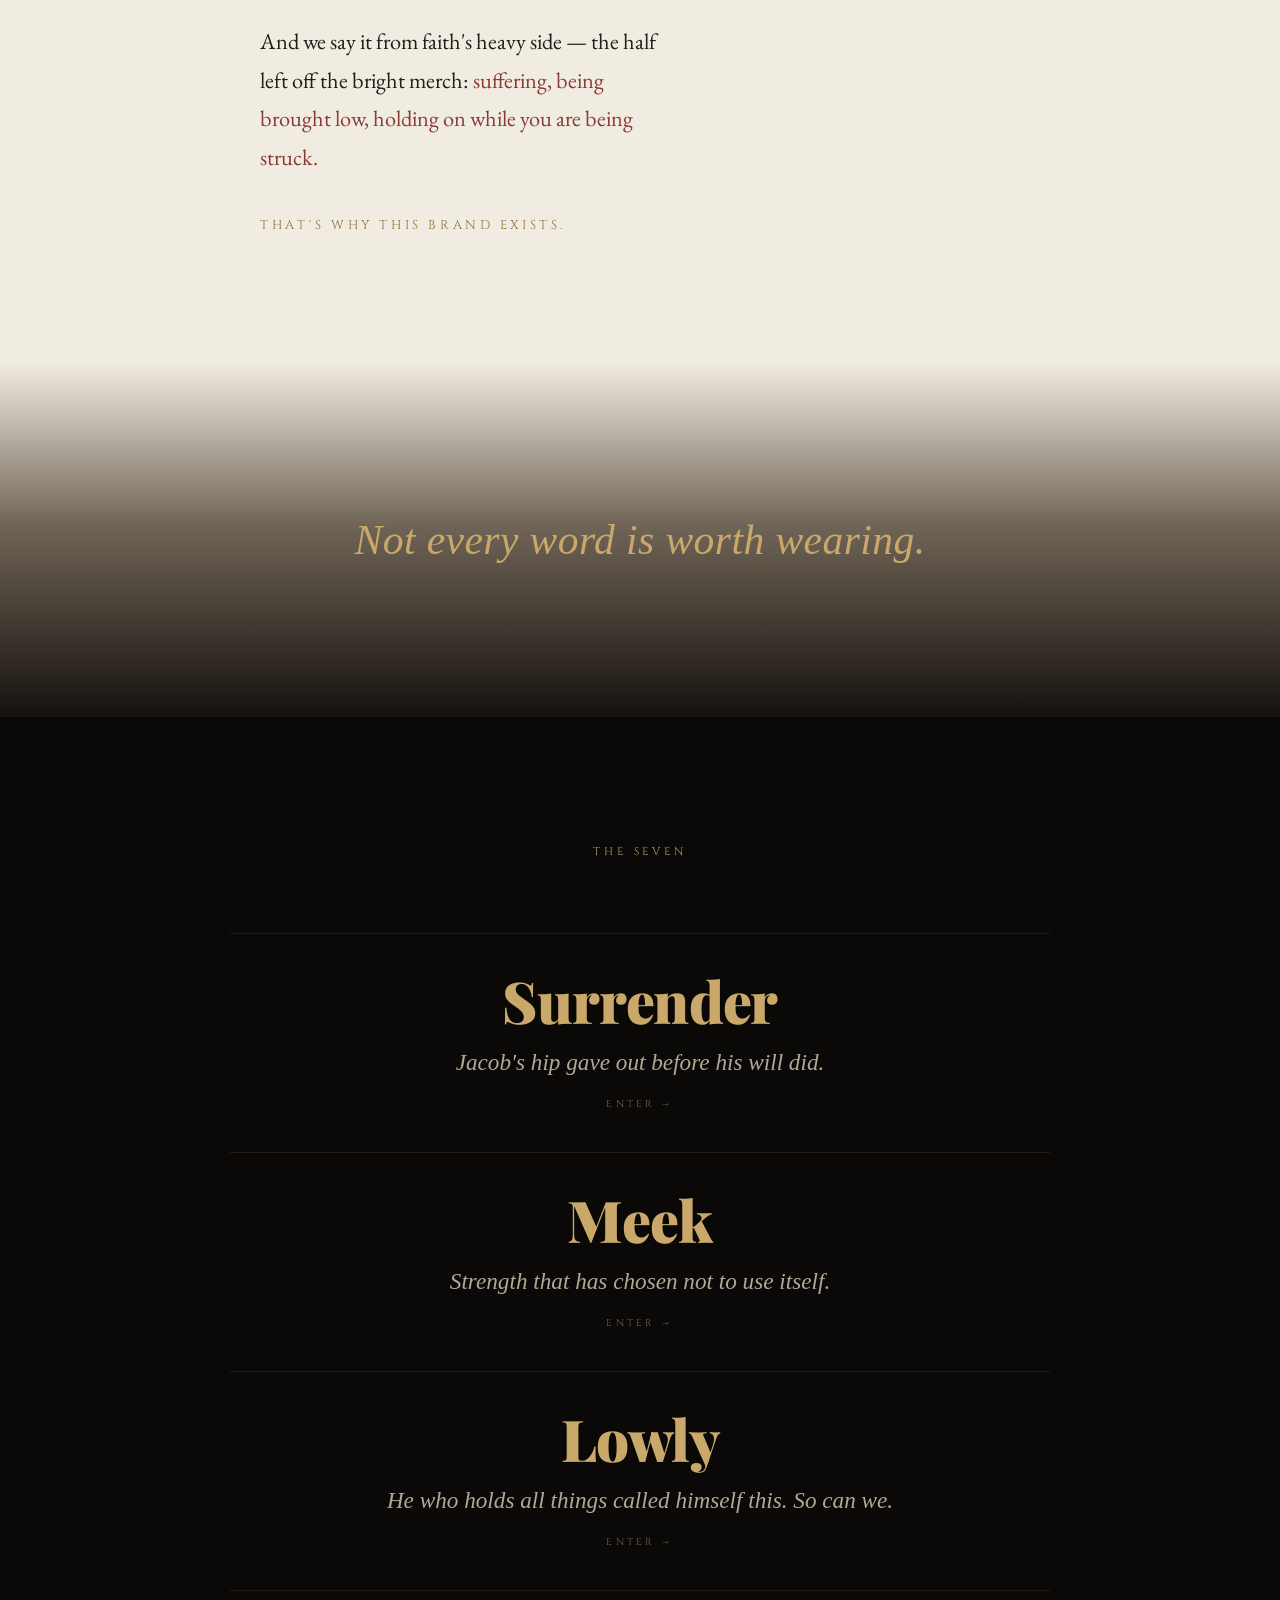
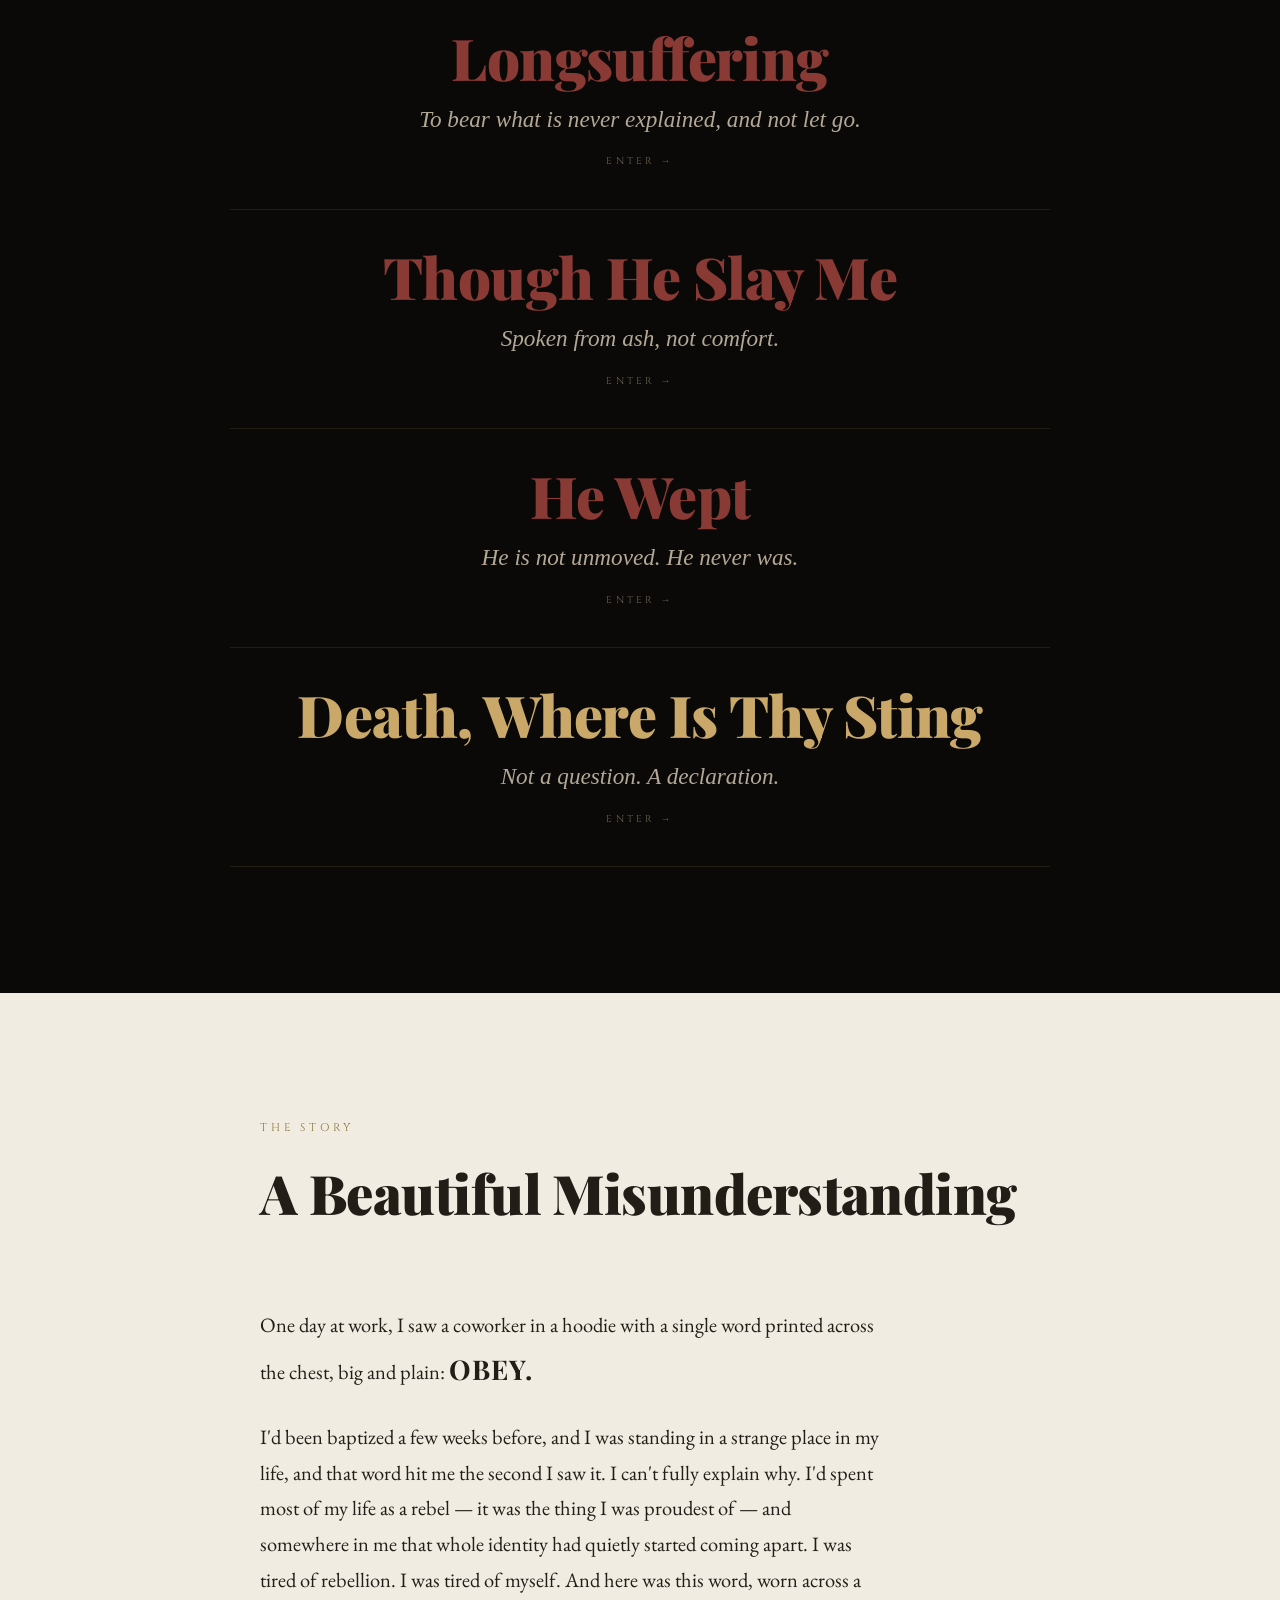
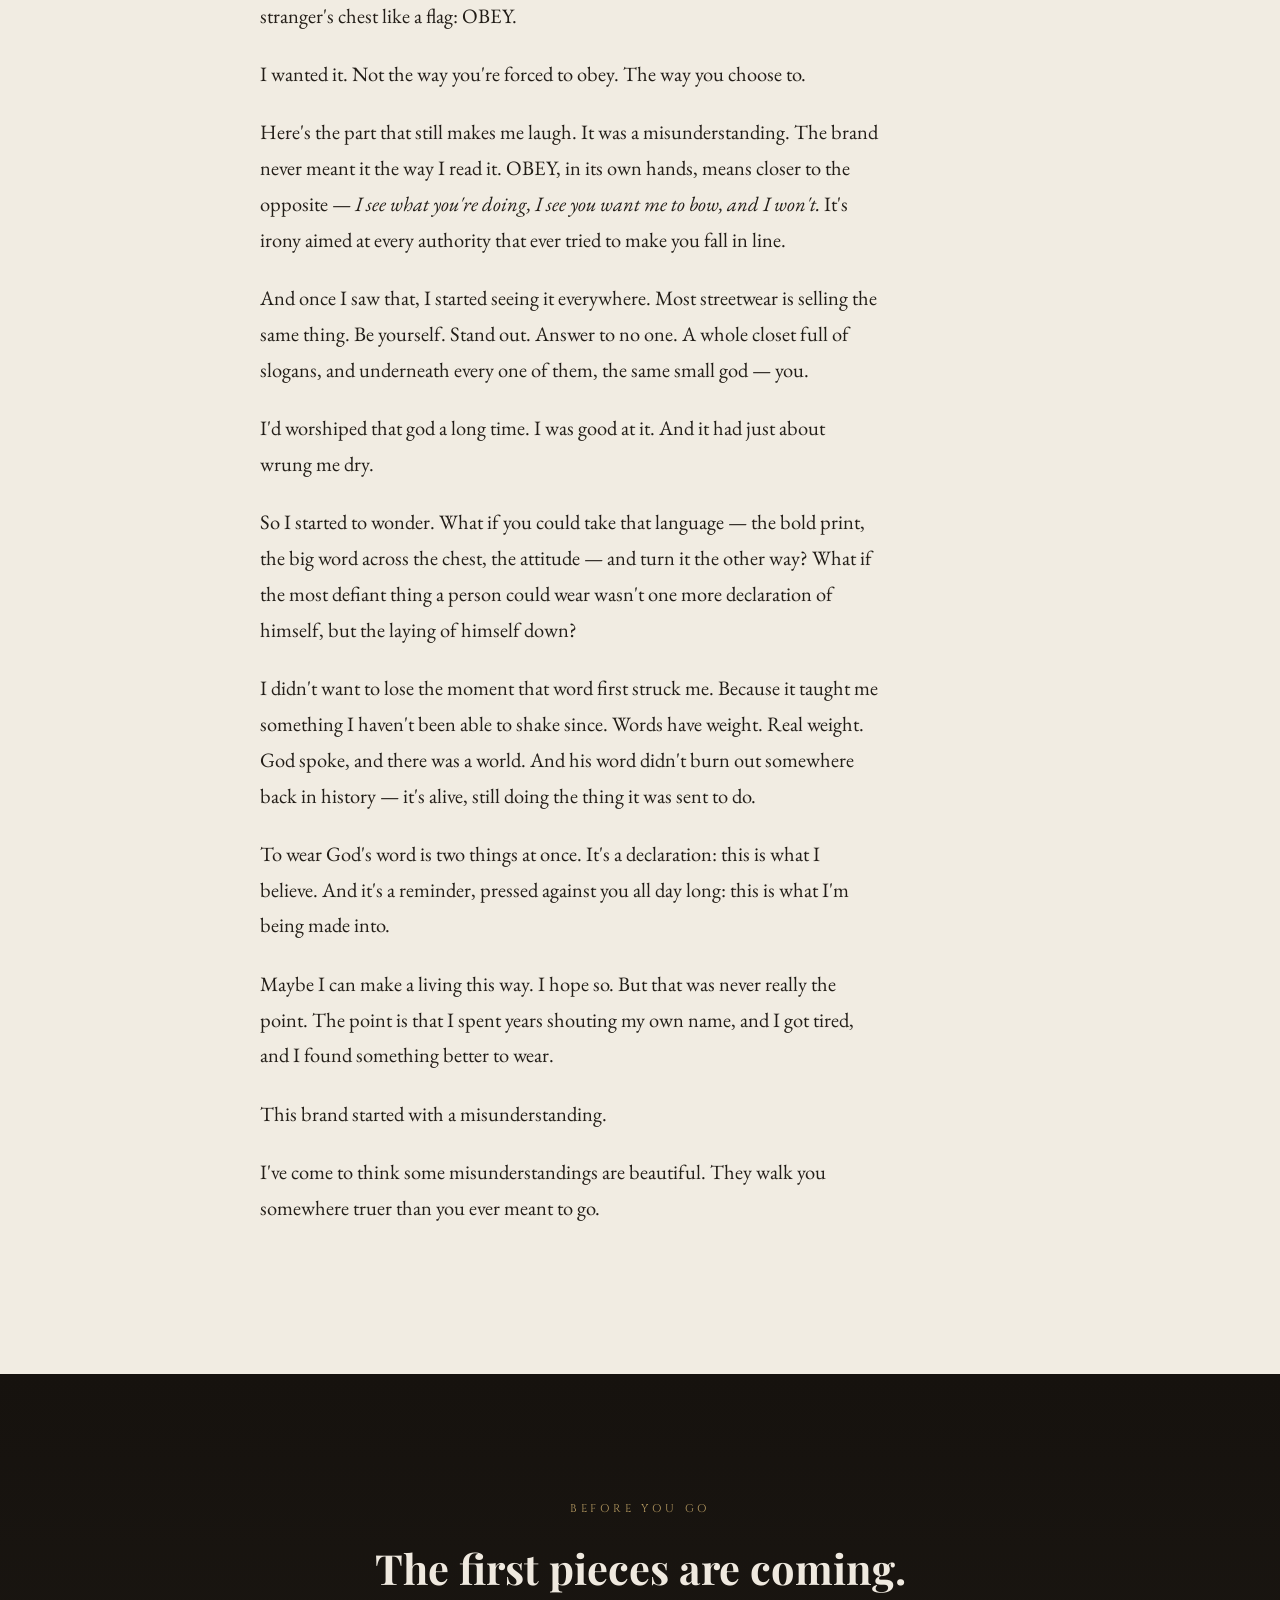
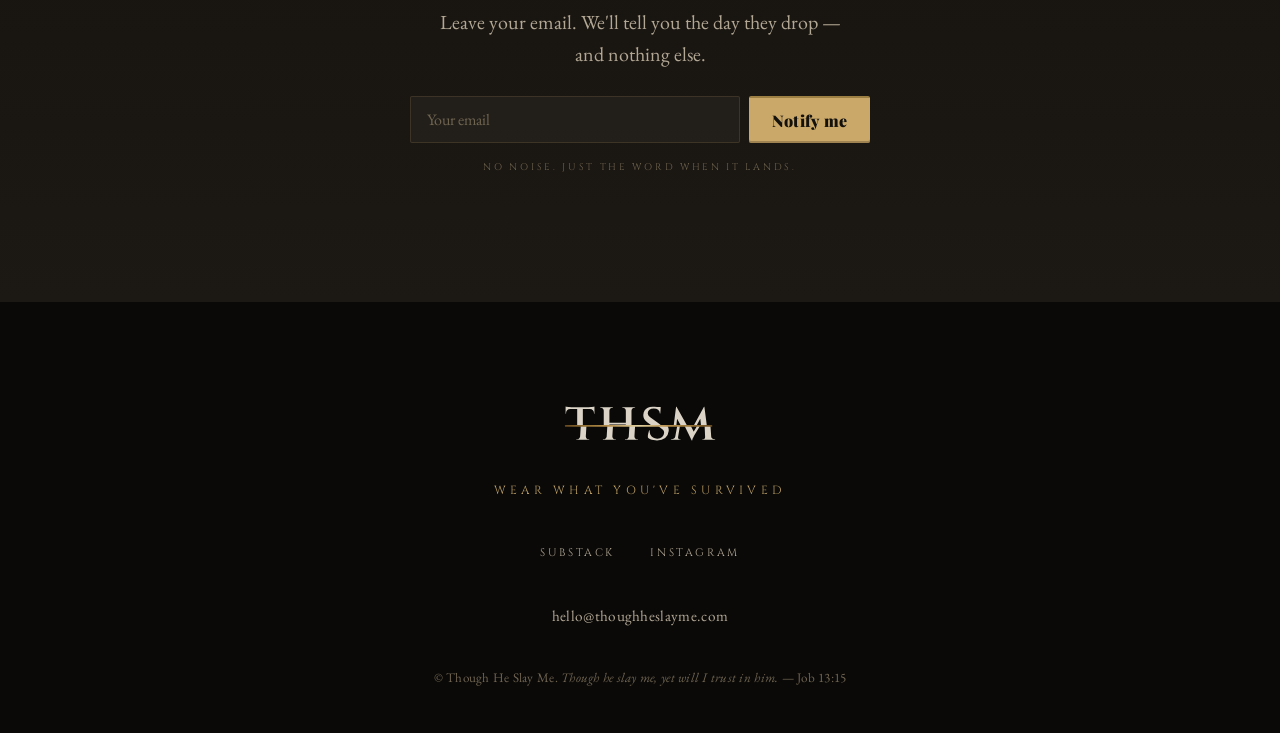
==== commit 1d36ca13: "Home: merge The Word and the stance into one section; contact email in footer The two sections repea" ====
--- a/index.html
+++ b/index.html
@@ -5,6 +5,16 @@
 <meta name="viewport" content="width=device-width, initial-scale=1.0">
 <title>Though He Slay Me</title>
 <meta name="description" content="A faith-rooted streetwear brand. We make the other half — the heavy one. Wear what you've survived.">
+<link rel="canonical" href="https://thoughheslayme.com/">
+<meta property="og:type" content="website">
+<meta property="og:site_name" content="Though He Slay Me">
+<meta property="og:title" content="Though He Slay Me">
+<meta property="og:description" content="A faith-rooted streetwear brand. We make the other half — the heavy one. Wear what you've survived.">
+<meta property="og:url" content="https://thoughheslayme.com/">
+<meta property="og:image" content="https://thoughheslayme.com/og-image.jpg">
+<meta property="og:image:width" content="1200">
+<meta property="og:image:height" content="630">
+<meta name="twitter:card" content="summary_large_image">
 <link rel="icon" type="image/svg+xml" href="THSM_square_black.svg">
 <link rel="preconnect" href="https://fonts.googleapis.com">
 <link rel="preconnect" href="https://fonts.gstatic.com" crossorigin>
@@ -28,30 +38,22 @@
   <div class="scroll-cue">Scroll</div>
 </section>
 
-<!-- THE WORD (light reading zone) -->
+<!-- THE WORD (light reading zone, carries the stance) -->
 <section class="zone zone-paper grain-paper" id="the-word">
   <div class="wrap">
     <p class="eyebrow reveal">The Word</p>
     <p class="word-lede reveal">We did not start with fabric.<br>We started with the <span class="word-key">word</span>.</p>
-    <p class="word-body reveal">God spoke, and there was a world. His word did not burn out somewhere back in history — it is <span class="word-accent">still alive</span>, still doing the thing it was sent to do.</p>
-    <p class="word-body reveal">So we wear it. A declaration of what we believe, and a reminder of what we are being made into.</p>
+    <p class="word-body reveal">Streetwear has one verb: <em>more</em>. Be more seen, more loud, more yourself.</p>
+    <p class="word-body reveal">We are built on the opposite motion. Not raising the self, but setting it down. Not your name, but his.</p>
+    <p class="word-exchange reveal">He wore our sin and our shame.<br>So we wear his <span class="word-key">word</span>.</p>
+    <p class="word-body reveal">And we say it from faith's heavy side — the half left off the bright merch: <span class="blood">suffering, being brought low, holding on while you are being struck.</span></p>
+    <p class="stance-close reveal">That's why this brand exists.</p>
   </div>
 </section>
 
 <!-- TRANSITION -->
 <section class="bridge">
   <p class="bridge-line reveal">Not every word is worth wearing.</p>
-</section>
-
-<!-- STANCE / ANTI-EGO (dark) -->
-<section class="zone zone-dark grain-dark stance" id="stance">
-  <div class="wrap">
-    <p class="stance-line reveal">Streetwear has one verb: <em>more</em>. Be more seen, more loud, more yourself.</p>
-    <p class="stance-small reveal">It is the oldest religion there is — the worship of the self.</p>
-    <p class="stance-small reveal"><strong>We are built on the opposite motion.</strong> Not raising the self, but setting it down. Not your name, but his.</p>
-    <p class="stance-small reveal">And we say it from faith's heavy side — the half left off the bright merch: <span class="blood">suffering, being brought low, holding on while you are being struck.</span></p>
-    <p class="stance-close reveal">That's why this brand exists.</p>
-  </div>
 </section>
 
 <!-- THE SEVEN (word spectrum) -->
@@ -135,7 +137,7 @@
     <p class="eyebrow reveal">Before You Go</p>
     <p class="waitlist-lede reveal">The first pieces are coming.</p>
     <p class="waitlist-sub reveal">Leave your email. We'll tell you the day they drop — and nothing else.</p>
-    <form class="waitlist reveal" action="https://buttondown.email/api/emails/embed-subscribe/thoughheslayme" method="post" target="_blank" rel="noopener">
+    <form class="waitlist reveal" action="https://buttondown.com/api/emails/embed-subscribe/THSM" method="post" target="_blank" rel="noopener">
       <input class="waitlist-input" type="email" name="email" placeholder="Your email" aria-label="Email address" required>
       <button class="waitlist-btn" type="submit">Notify me</button>
     </form>
@@ -151,6 +153,7 @@
     <a href="https://open.substack.com/pub/thoughheslayme" target="_blank" rel="noopener">Substack</a>
     <a href="https://www.instagram.com/thoughheslaymewear" target="_blank" rel="noopener">Instagram</a>
   </nav>
+  <p class="footer-contact"><a href="mailto:hello@thoughheslayme.com">hello@thoughheslayme.com</a></p>
   <p class="footer-fine">© Though He Slay Me. <em>Though he slay me, yet will I trust in him.</em> — Job 13:15</p>
 </footer>
 
--- a/styles.css
+++ b/styles.css
@@ -151,6 +151,16 @@
 .word-body em { font-style: italic; color: var(--blood-deep); }
 .word-accent { color: var(--gold-deep); font-style: italic; }
 
+/* the great exchange — the section's center of gravity */
+.word-exchange {
+  font-family: var(--display); font-weight: 700;
+  font-size: clamp(1.5rem, 3.6vw, 2.4rem); line-height: 1.3;
+  color: var(--ink); letter-spacing: -0.01em;
+  margin: 2.6rem 0;
+}
+.word-exchange .word-key { color: var(--gold-deep); }
+.zone-paper .stance-close { color: var(--gold-deep); }
+
 /* ============================================================
    TRANSITION  (light -> dark bridge)
    ============================================================ */
@@ -268,6 +278,15 @@
   padding-bottom: 3px; border-bottom: 1px solid transparent; transition: color 0.4s, border-color 0.4s;
 }
 .footer-links a:hover { color: var(--gold); border-color: var(--gold-deep); }
+.footer-contact {
+  font-family: var(--body); font-size: 0.95rem; letter-spacing: 0.02em;
+  margin-bottom: 2.4rem;
+}
+.footer-contact a {
+  color: var(--on-dark-mut); padding-bottom: 2px;
+  border-bottom: 1px solid transparent; transition: color 0.4s, border-color 0.4s;
+}
+.footer-contact a:hover { color: var(--gold); border-color: var(--gold-deep); }
 .footer-fine {
   font-family: var(--body); font-size: 0.82rem; color: var(--on-dark-faint);
   letter-spacing: 0.02em;
@@ -421,6 +440,14 @@
   font-family: var(--body); font-size: clamp(1.05rem, 2vw, 1.25rem);
   color: var(--on-dark-mut); max-width: 42ch; margin: 0 auto;
 }
+.waitlist-done { max-width: 460px; margin: 1.6rem auto 0; text-align: center; }
+.waitlist-done-title {
+  font-family: var(--display); font-weight: 700; font-size: 1.5rem;
+  color: var(--gold); margin-bottom: 0.4rem; line-height: 1.2;
+}
+.waitlist-done-sub {
+  font-family: var(--body); font-size: 1rem; color: var(--on-dark-mut);
+}
 
 /* ============================================================
    SCROLL REVEAL
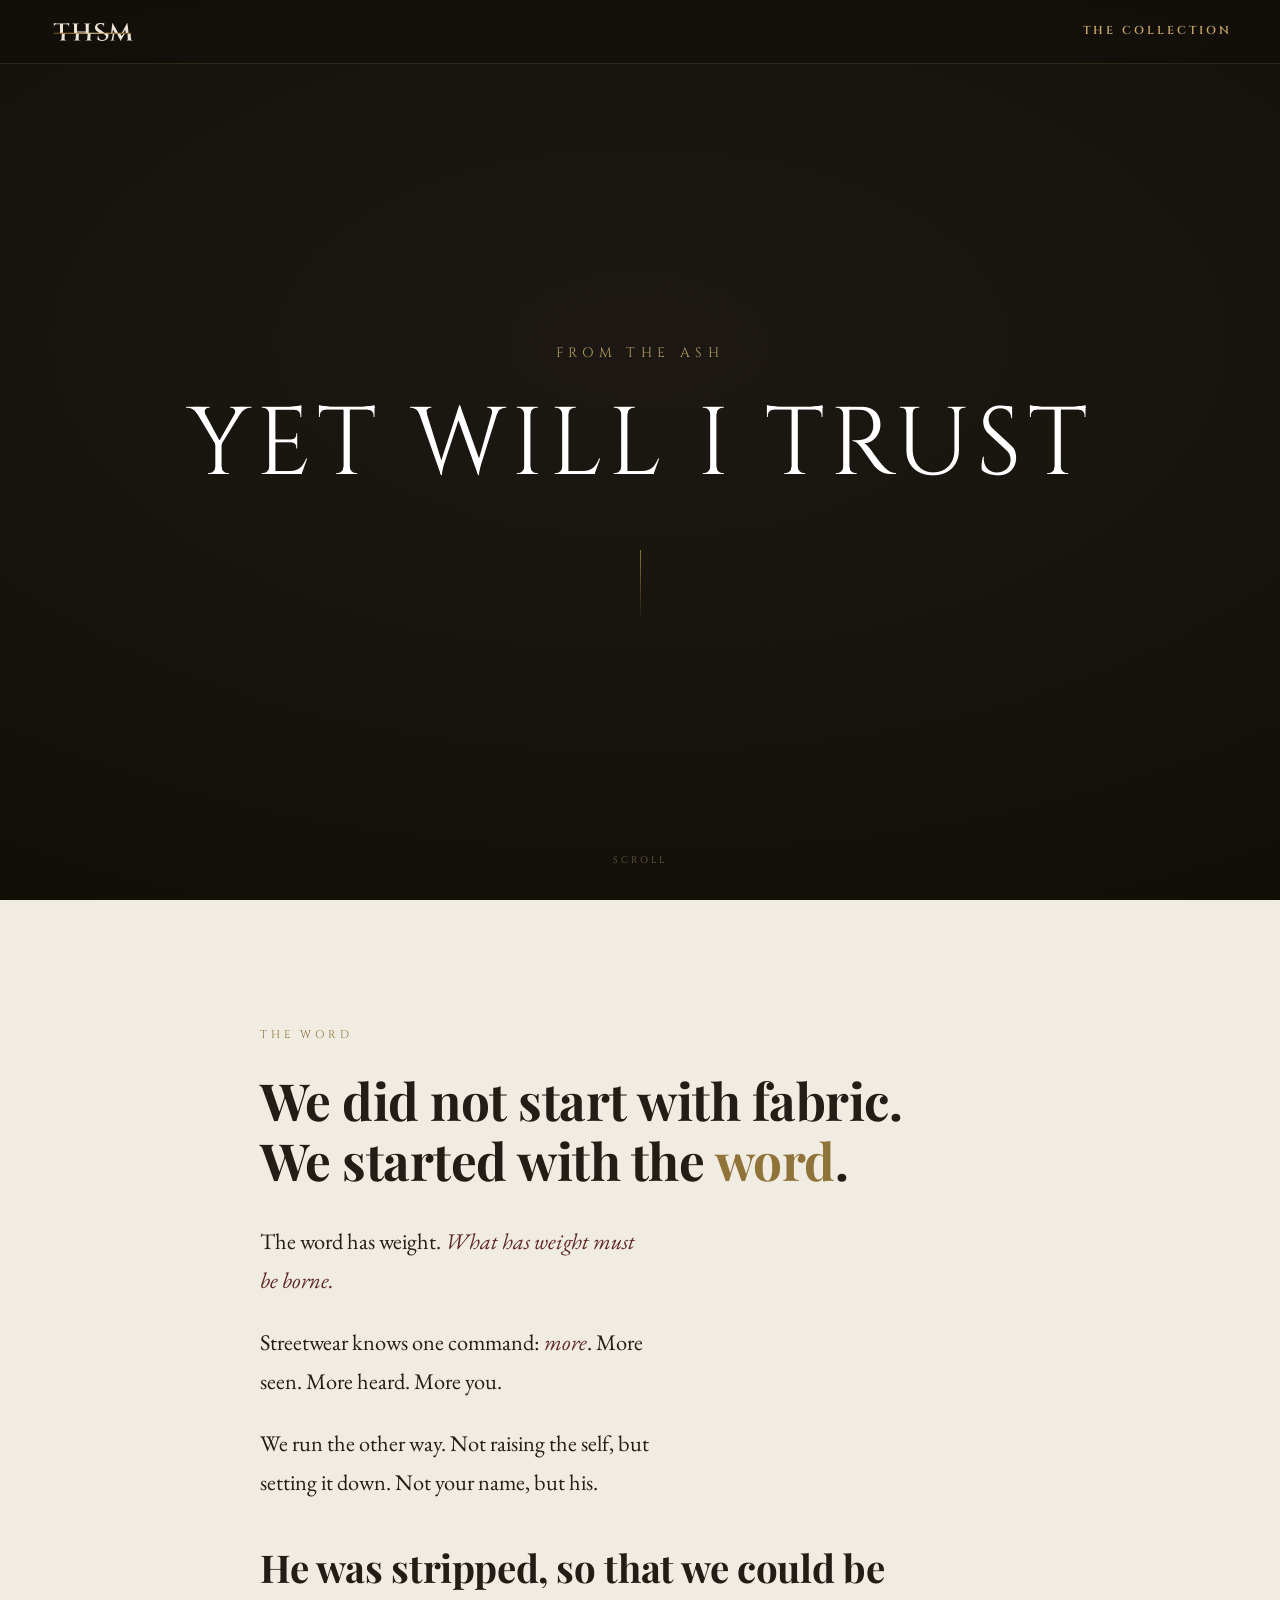
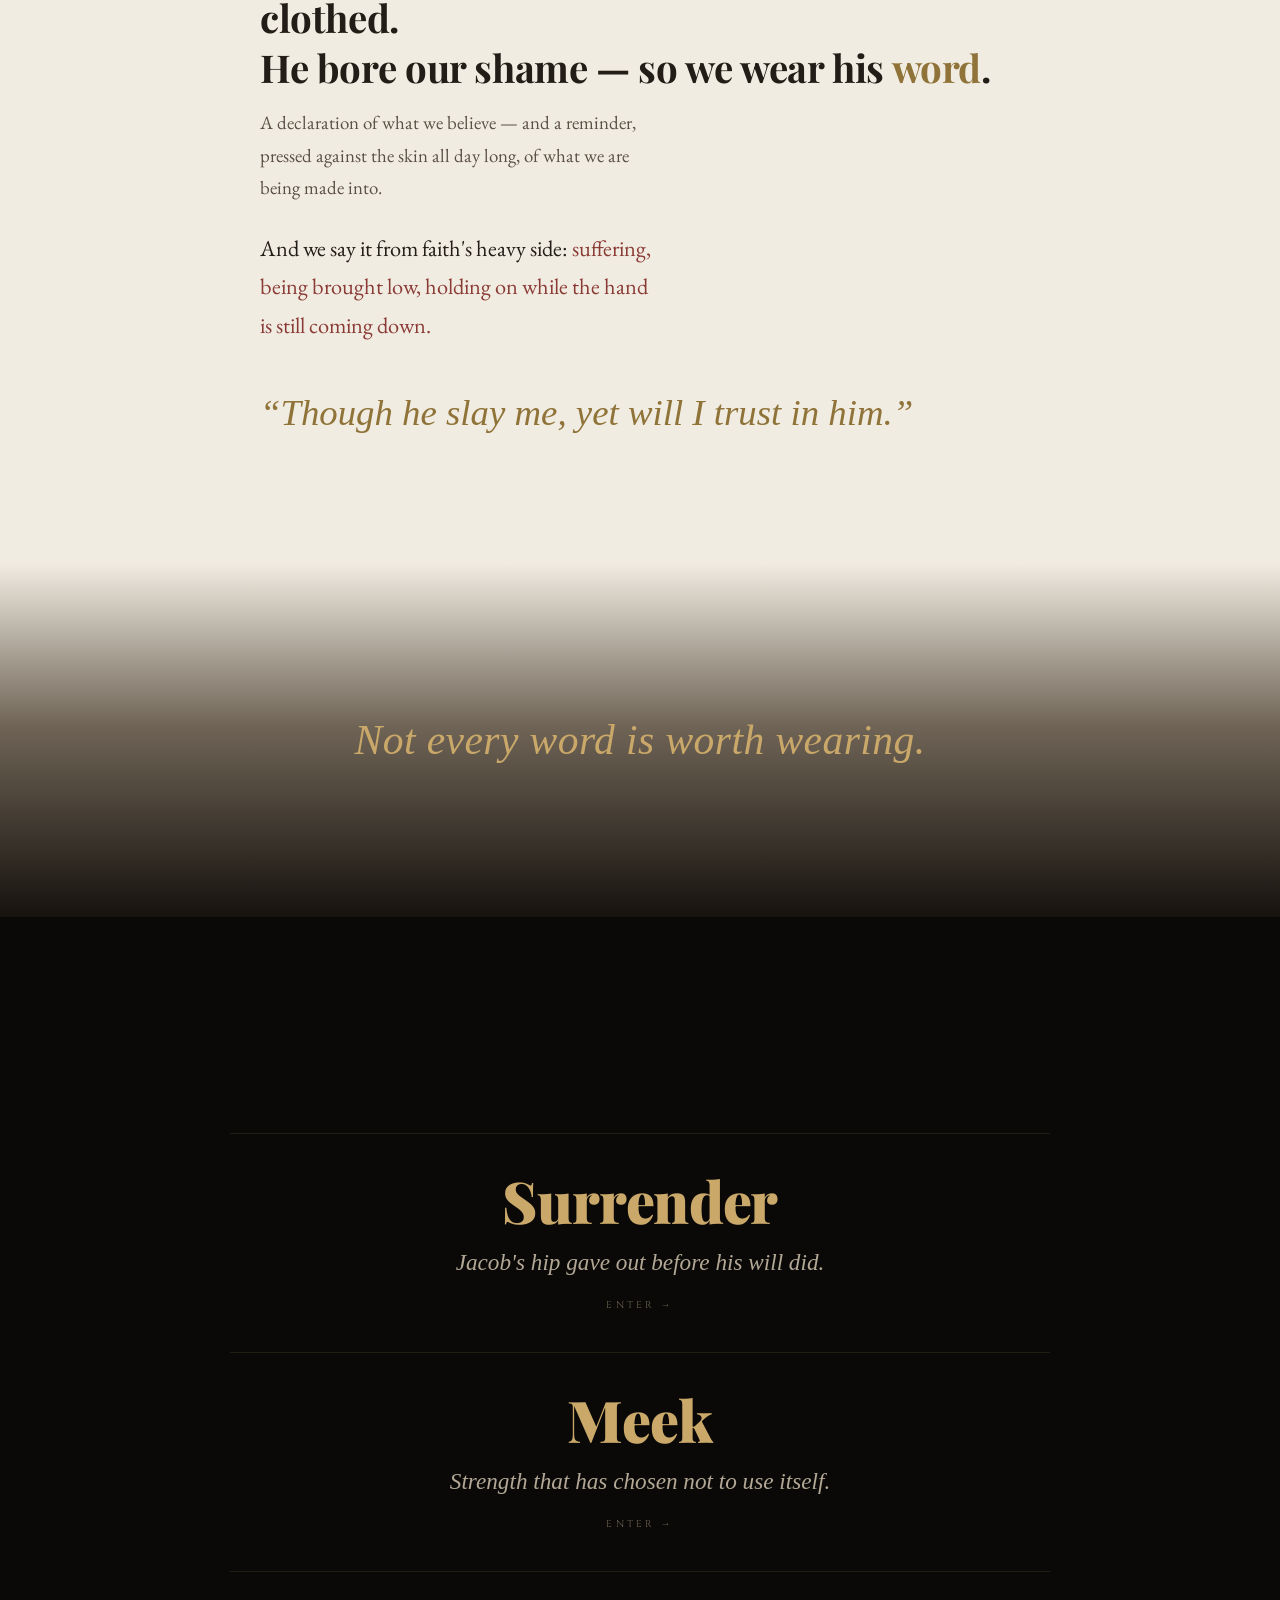
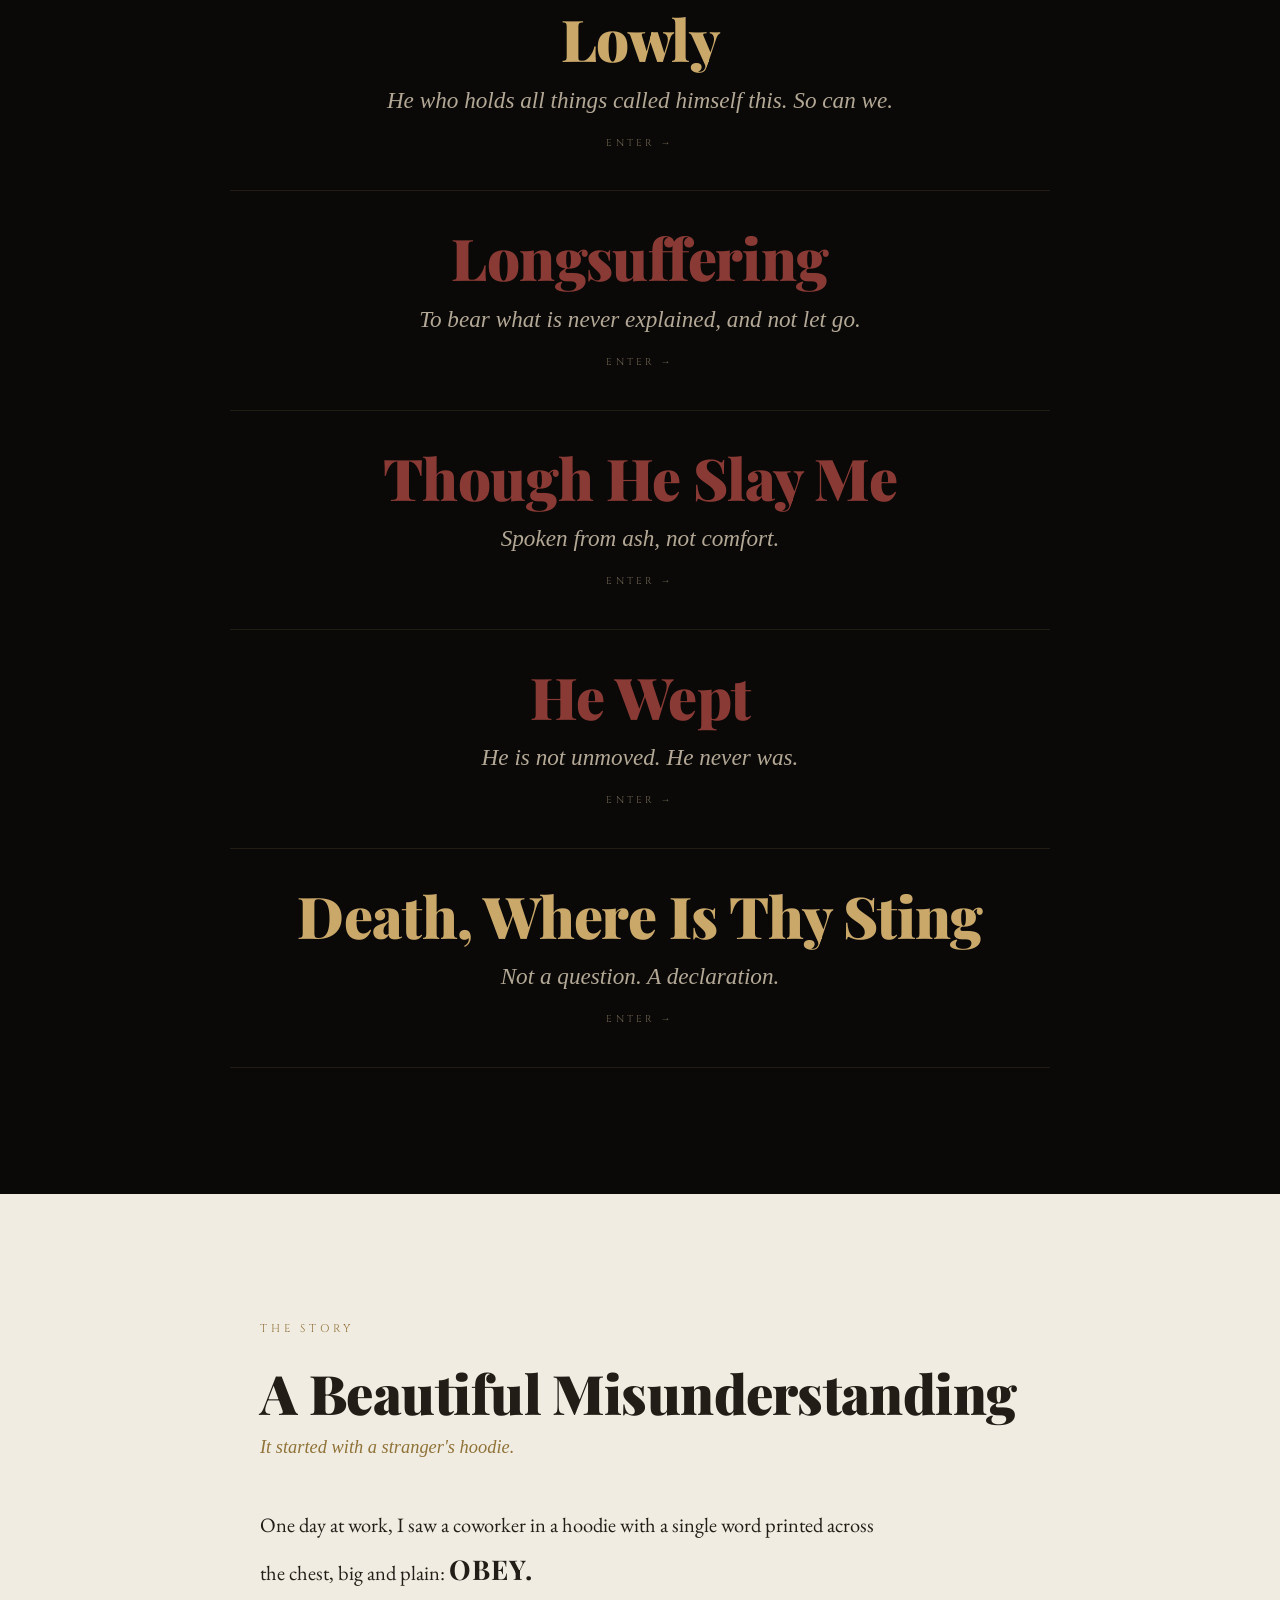
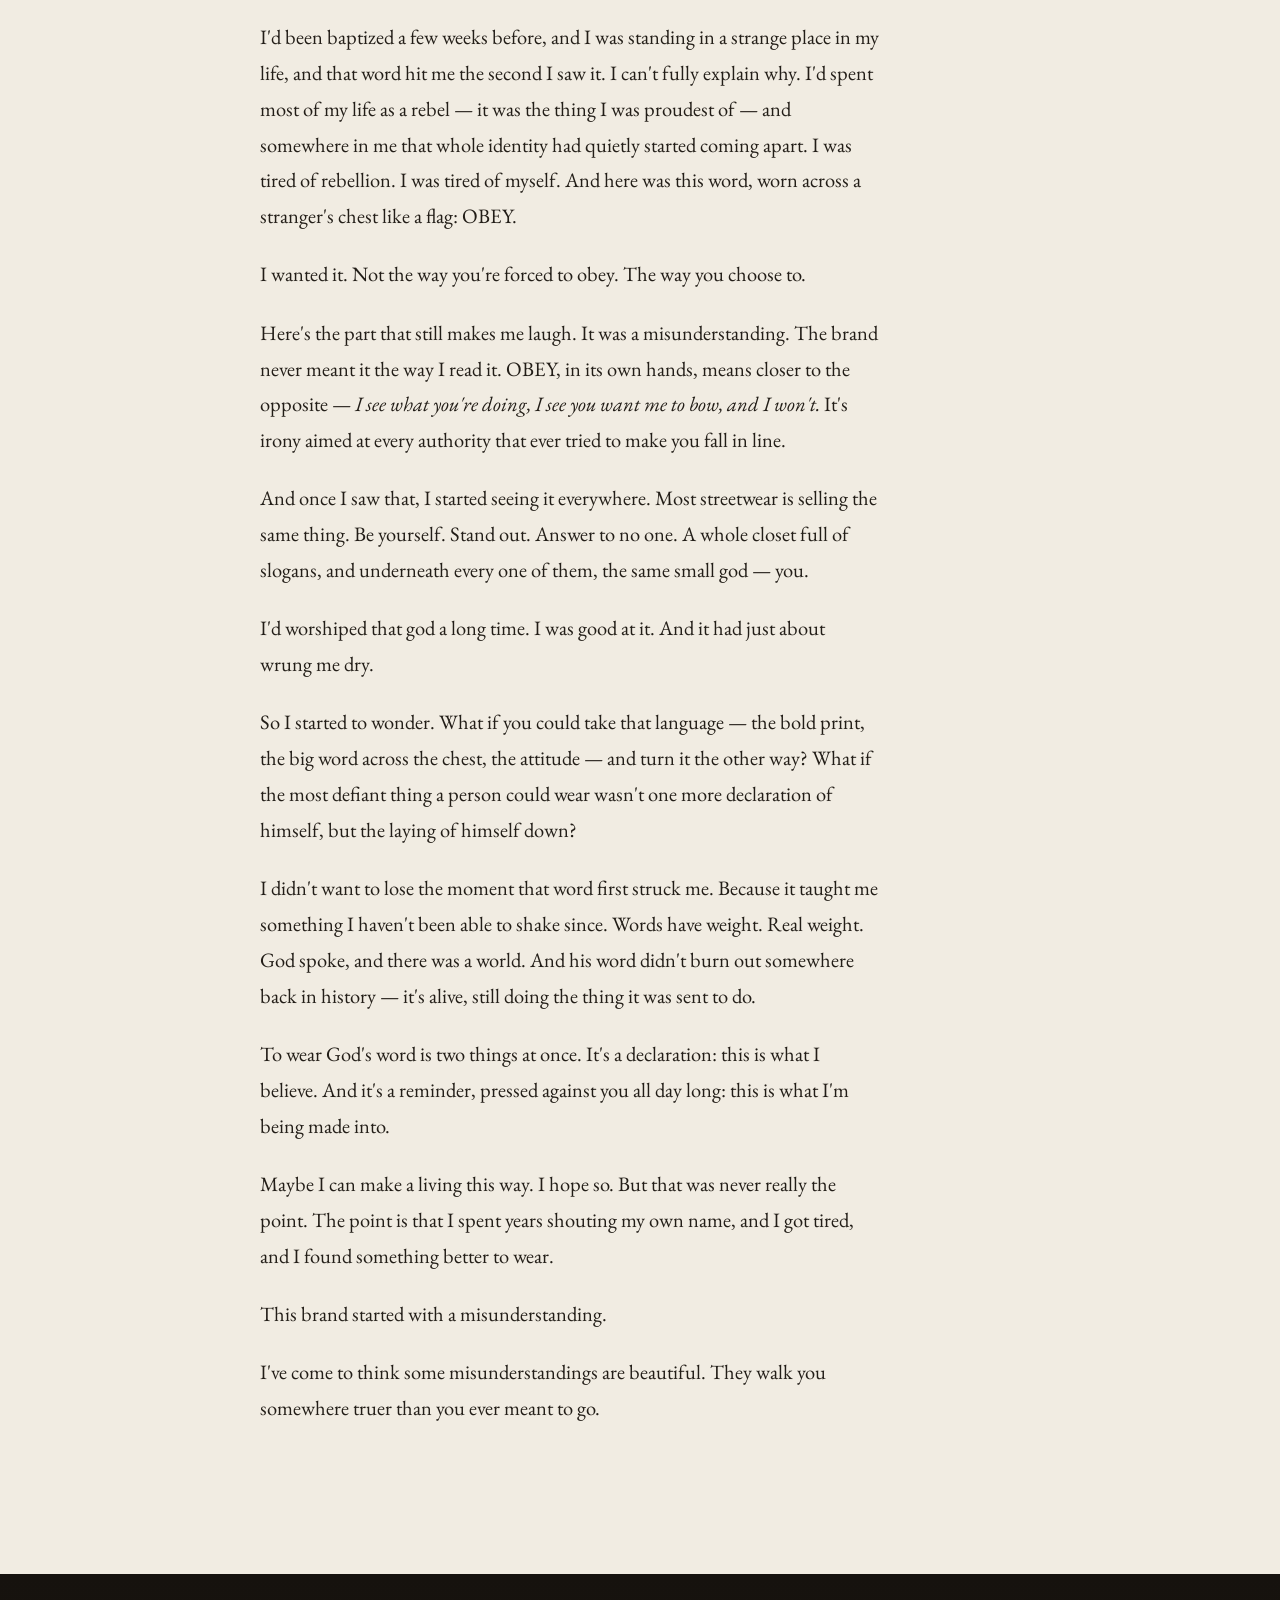
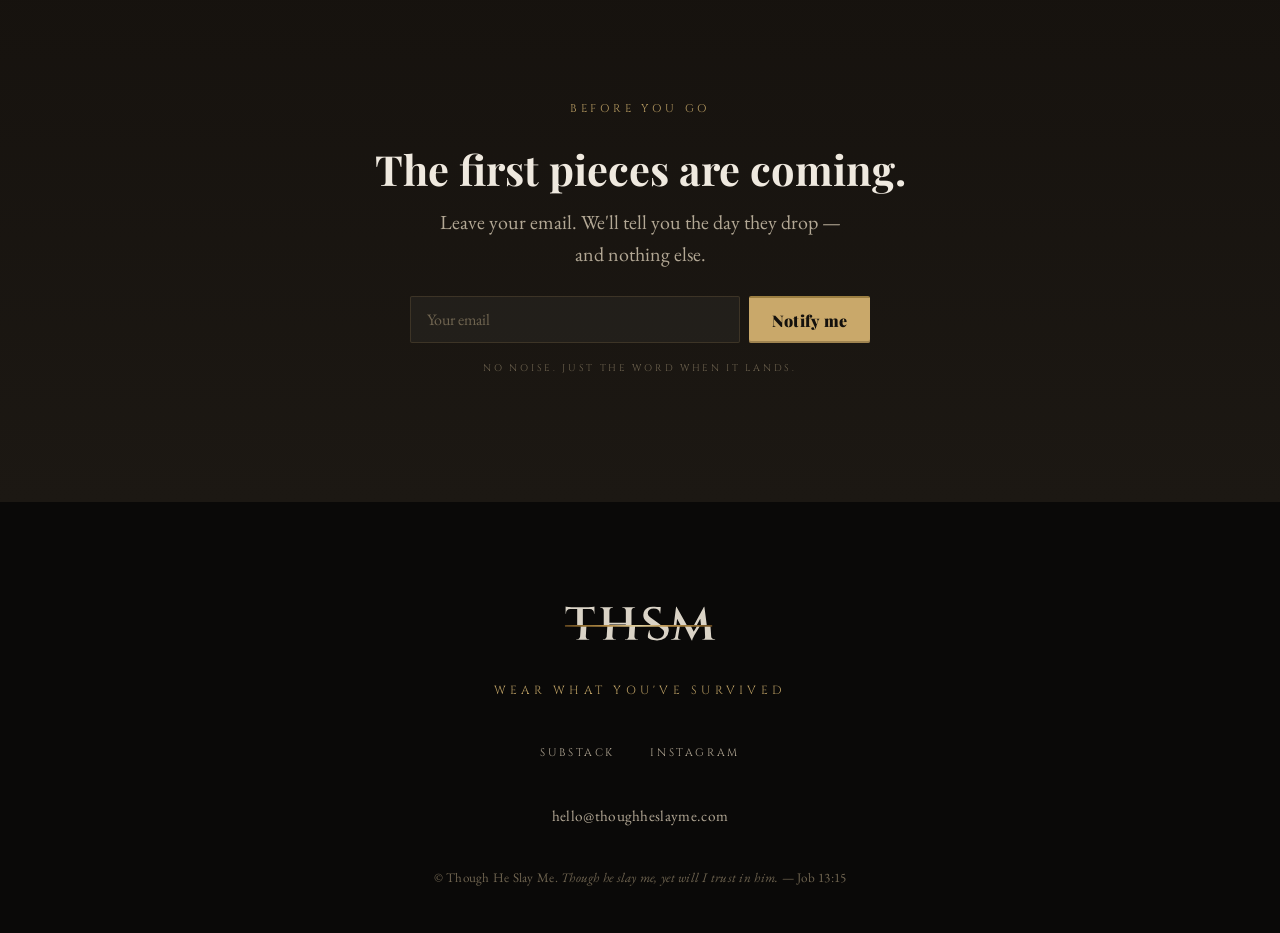
==== commit 8972902f: "Home: revised The Word manifesto copy The word has weight / must be borne sets up borne; the more cr" ====
--- a/index.html
+++ b/index.html
@@ -43,11 +43,13 @@
   <div class="wrap">
     <p class="eyebrow reveal">The Word</p>
     <p class="word-lede reveal">We did not start with fabric.<br>We started with the <span class="word-key">word</span>.</p>
-    <p class="word-body reveal">Streetwear has one verb: <em>more</em>. Be more seen, more loud, more yourself.</p>
-    <p class="word-body reveal">We are built on the opposite motion. Not raising the self, but setting it down. Not your name, but his.</p>
-    <p class="word-exchange reveal">He wore our sin and our shame.<br>So we wear his <span class="word-key">word</span>.</p>
-    <p class="word-body reveal">And we say it from faith's heavy side — the half left off the bright merch: <span class="blood">suffering, being brought low, holding on while you are being struck.</span></p>
-    <p class="stance-close reveal">That's why this brand exists.</p>
+    <p class="word-body reveal">The word has weight. <em>What has weight must be borne.</em></p>
+    <p class="word-body reveal">Streetwear knows one command: <em>more</em>. More seen. More heard. More you.</p>
+    <p class="word-body reveal">We run the other way. Not raising the self, but setting it down. Not your name, but his.</p>
+    <p class="word-exchange reveal">He was stripped, so that we could be clothed.<br>He bore our shame — so we wear his <span class="word-key">word</span>.</p>
+    <p class="word-body word-gloss reveal">A declaration of what we believe — and a reminder, pressed against the skin all day long, of what we are being made into.</p>
+    <p class="word-body reveal">And we say it from faith's heavy side: <span class="blood">suffering, being brought low, holding on while the hand is still coming down.</span></p>
+    <p class="word-verse reveal">&ldquo;Though he slay me, yet will I trust in him.&rdquo;</p>
   </div>
 </section>
 
--- a/styles.css
+++ b/styles.css
@@ -156,10 +156,20 @@
   font-family: var(--display); font-weight: 700;
   font-size: clamp(1.5rem, 3.6vw, 2.4rem); line-height: 1.3;
   color: var(--ink); letter-spacing: -0.01em;
-  margin: 2.6rem 0;
+  margin: 2.6rem 0 0.9rem;
 }
 .word-exchange .word-key { color: var(--gold-deep); }
-.zone-paper .stance-close { color: var(--gold-deep); }
+/* the reminder — a quiet gloss hugging the exchange above */
+.word-gloss {
+  margin-top: 0; max-width: 42ch;
+  font-size: clamp(1rem, 1.9vw, 1.18rem); color: var(--ink-soft);
+}
+/* the verse the brand is named for — its closing proclamation */
+.word-verse {
+  font-family: var(--quote); font-style: italic;
+  font-size: clamp(1.5rem, 3.6vw, 2.3rem); line-height: 1.3;
+  color: var(--gold-deep); margin-top: 2.8rem;
+}
 
 /* ============================================================
    TRANSITION  (light -> dark bridge)
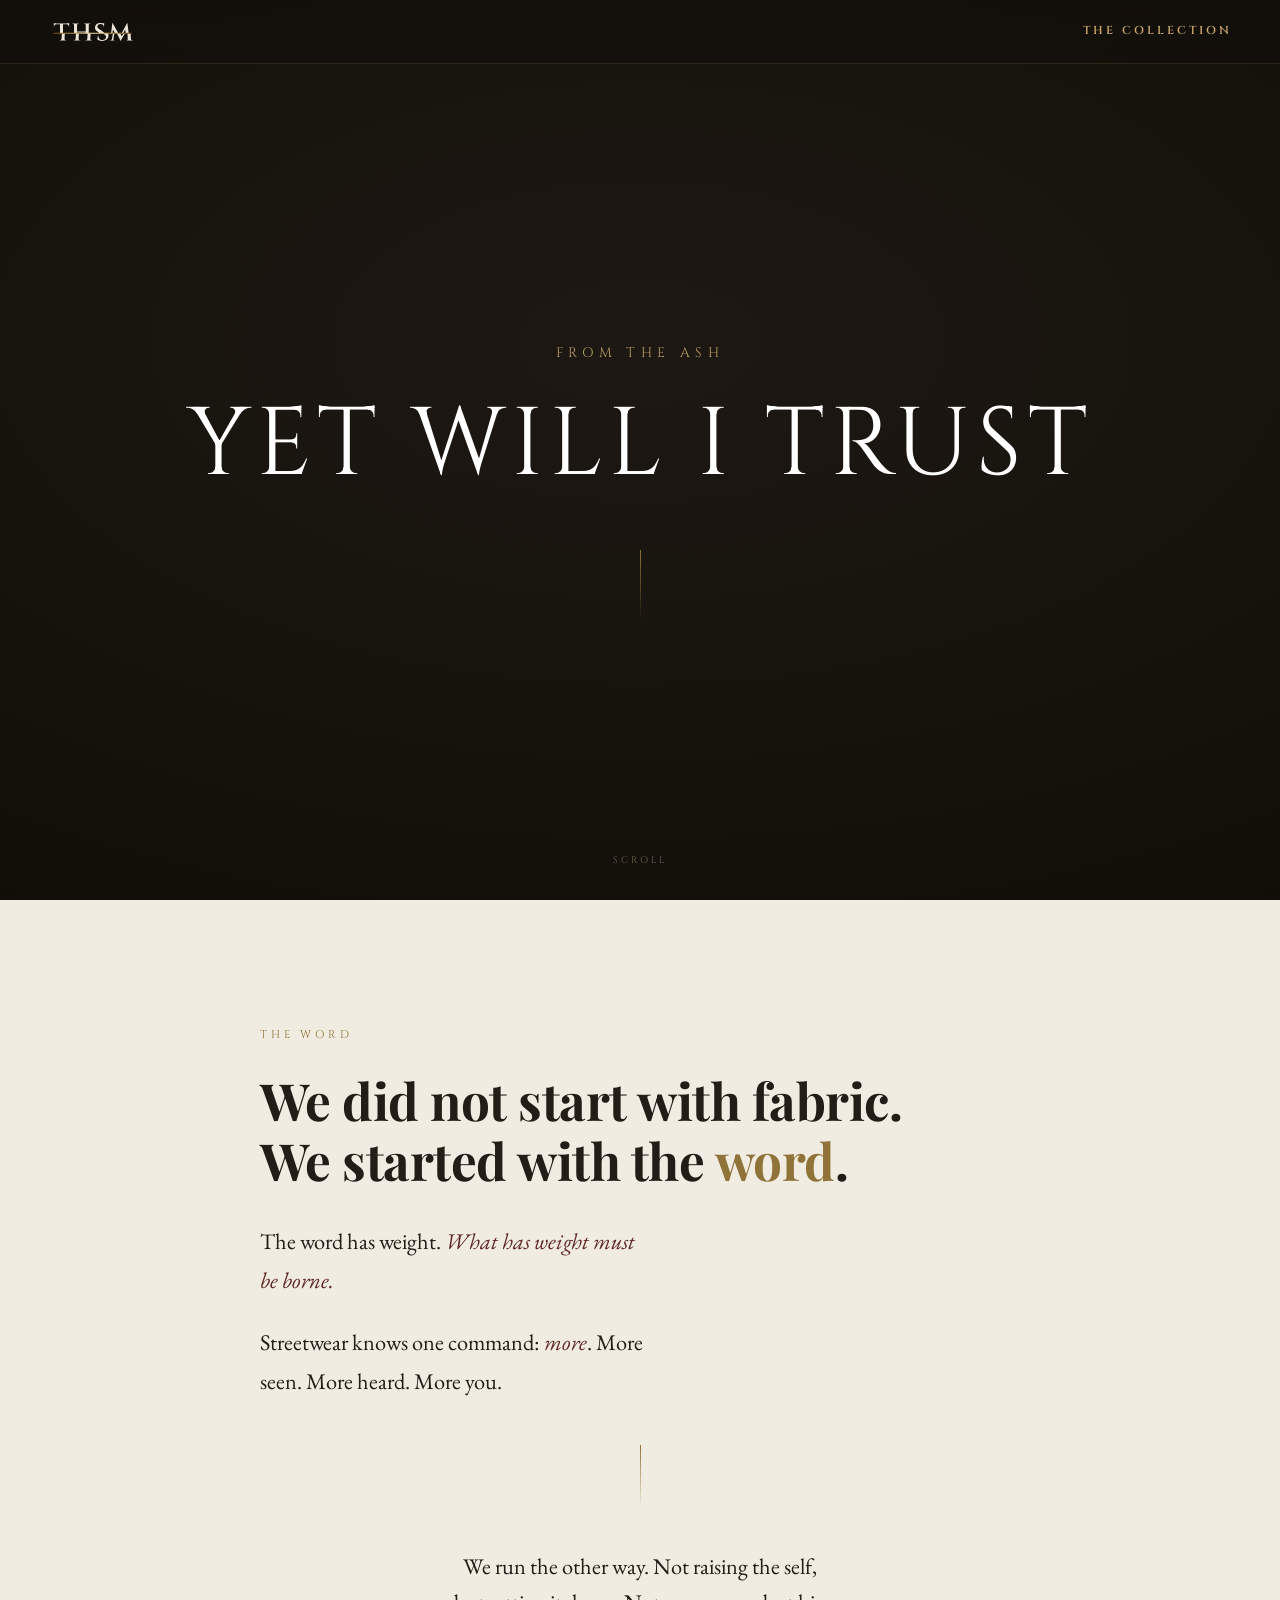
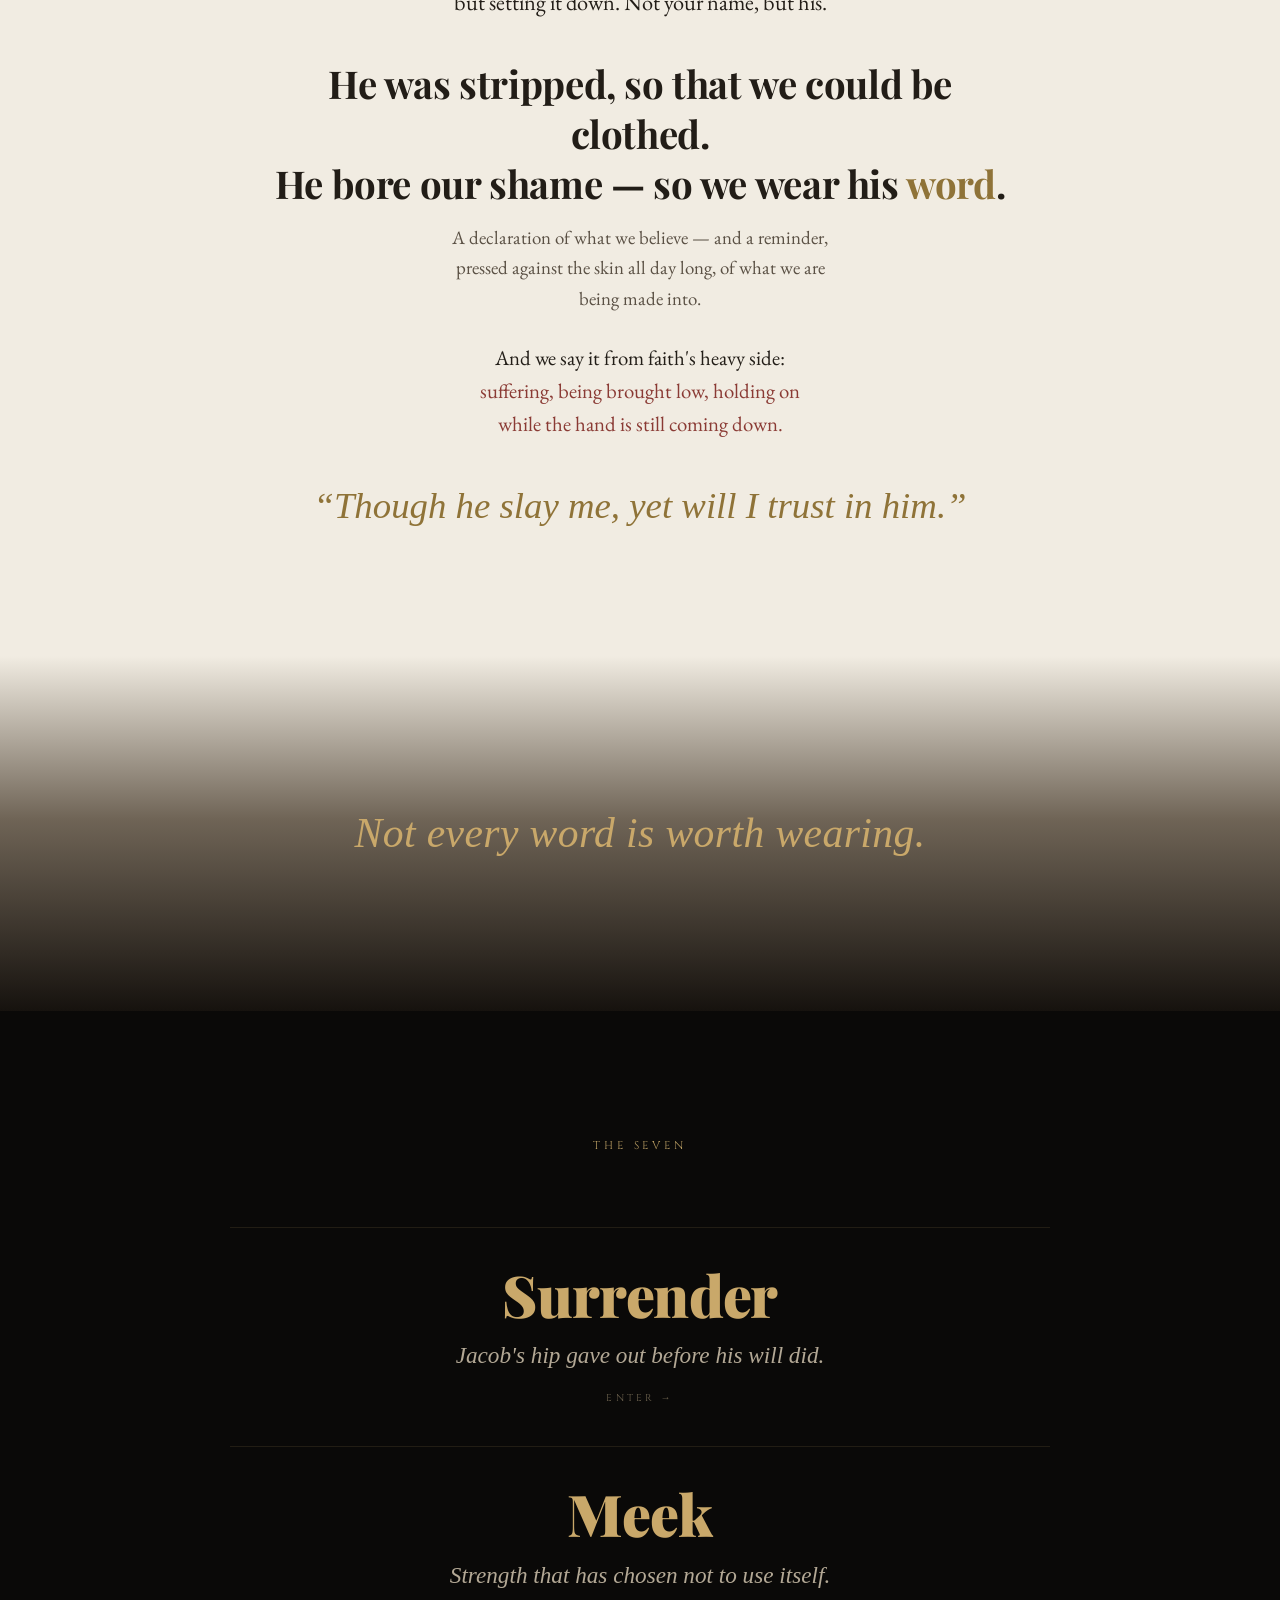
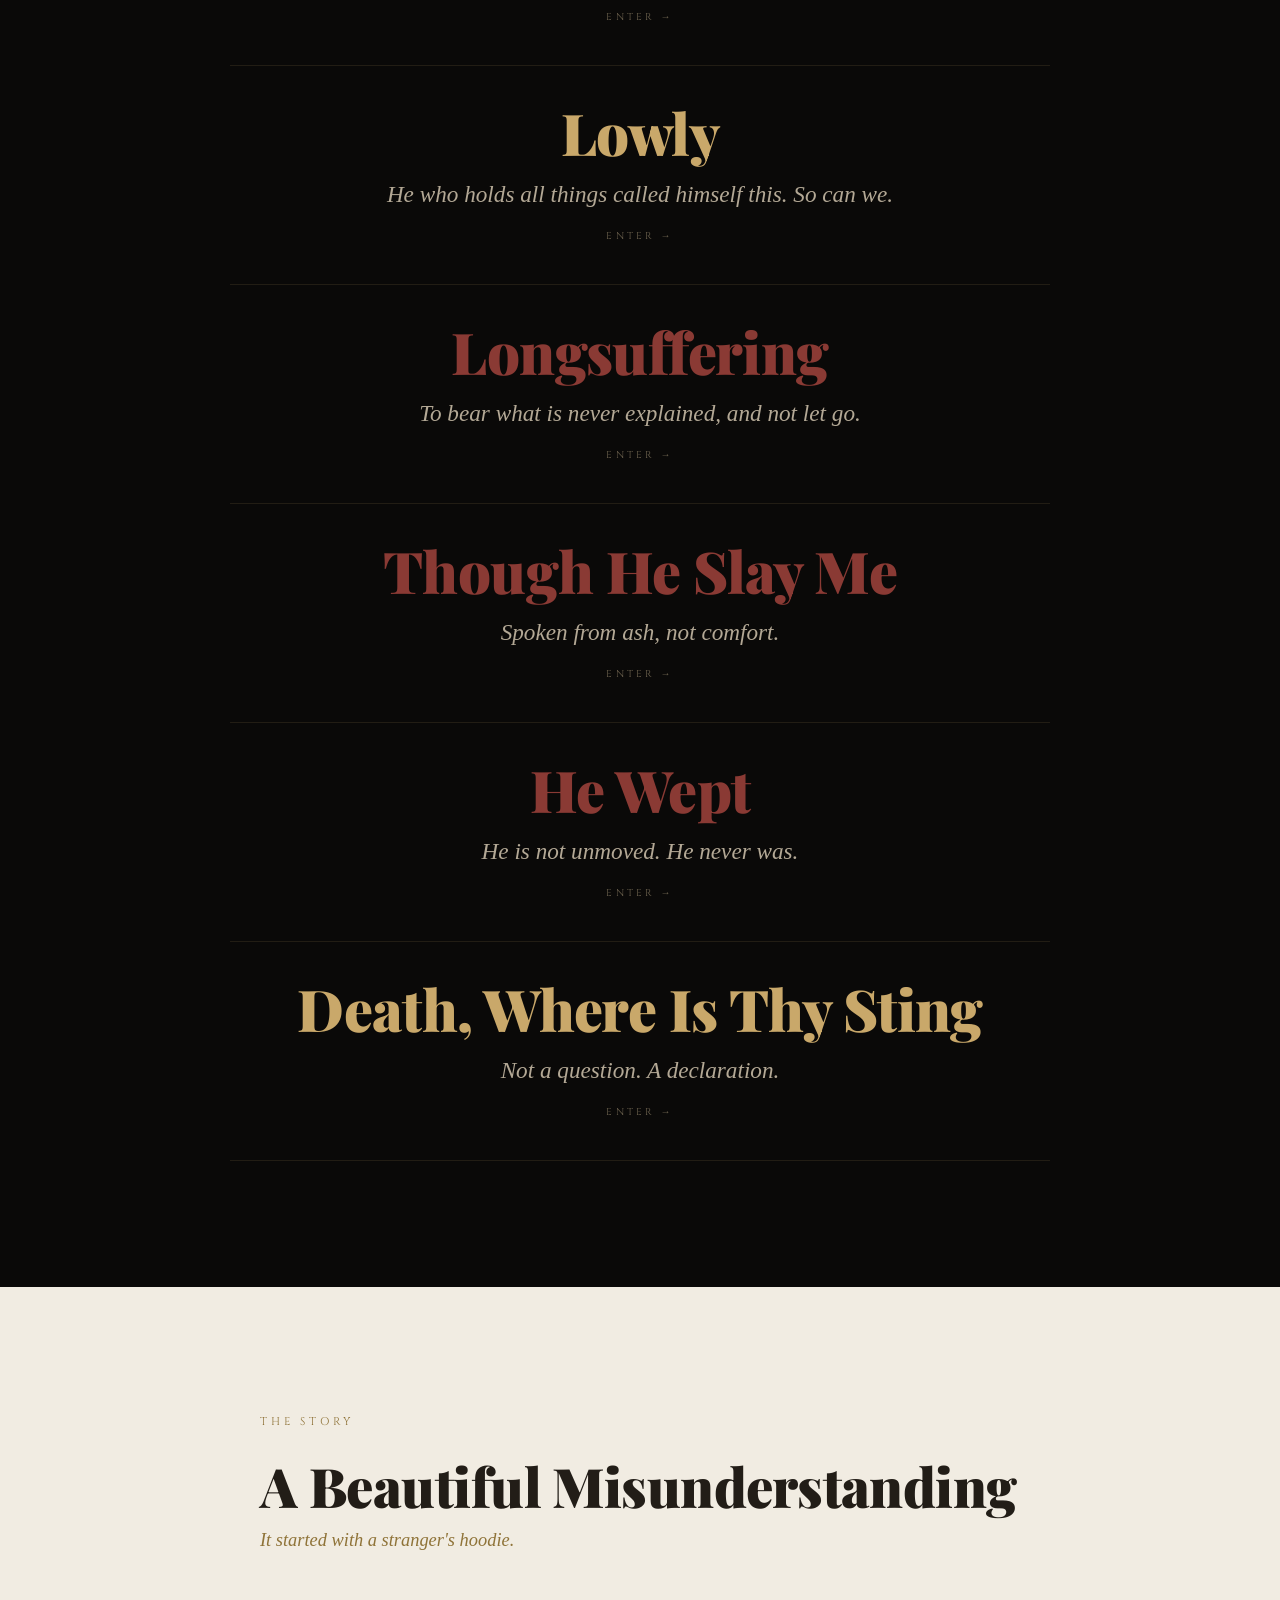
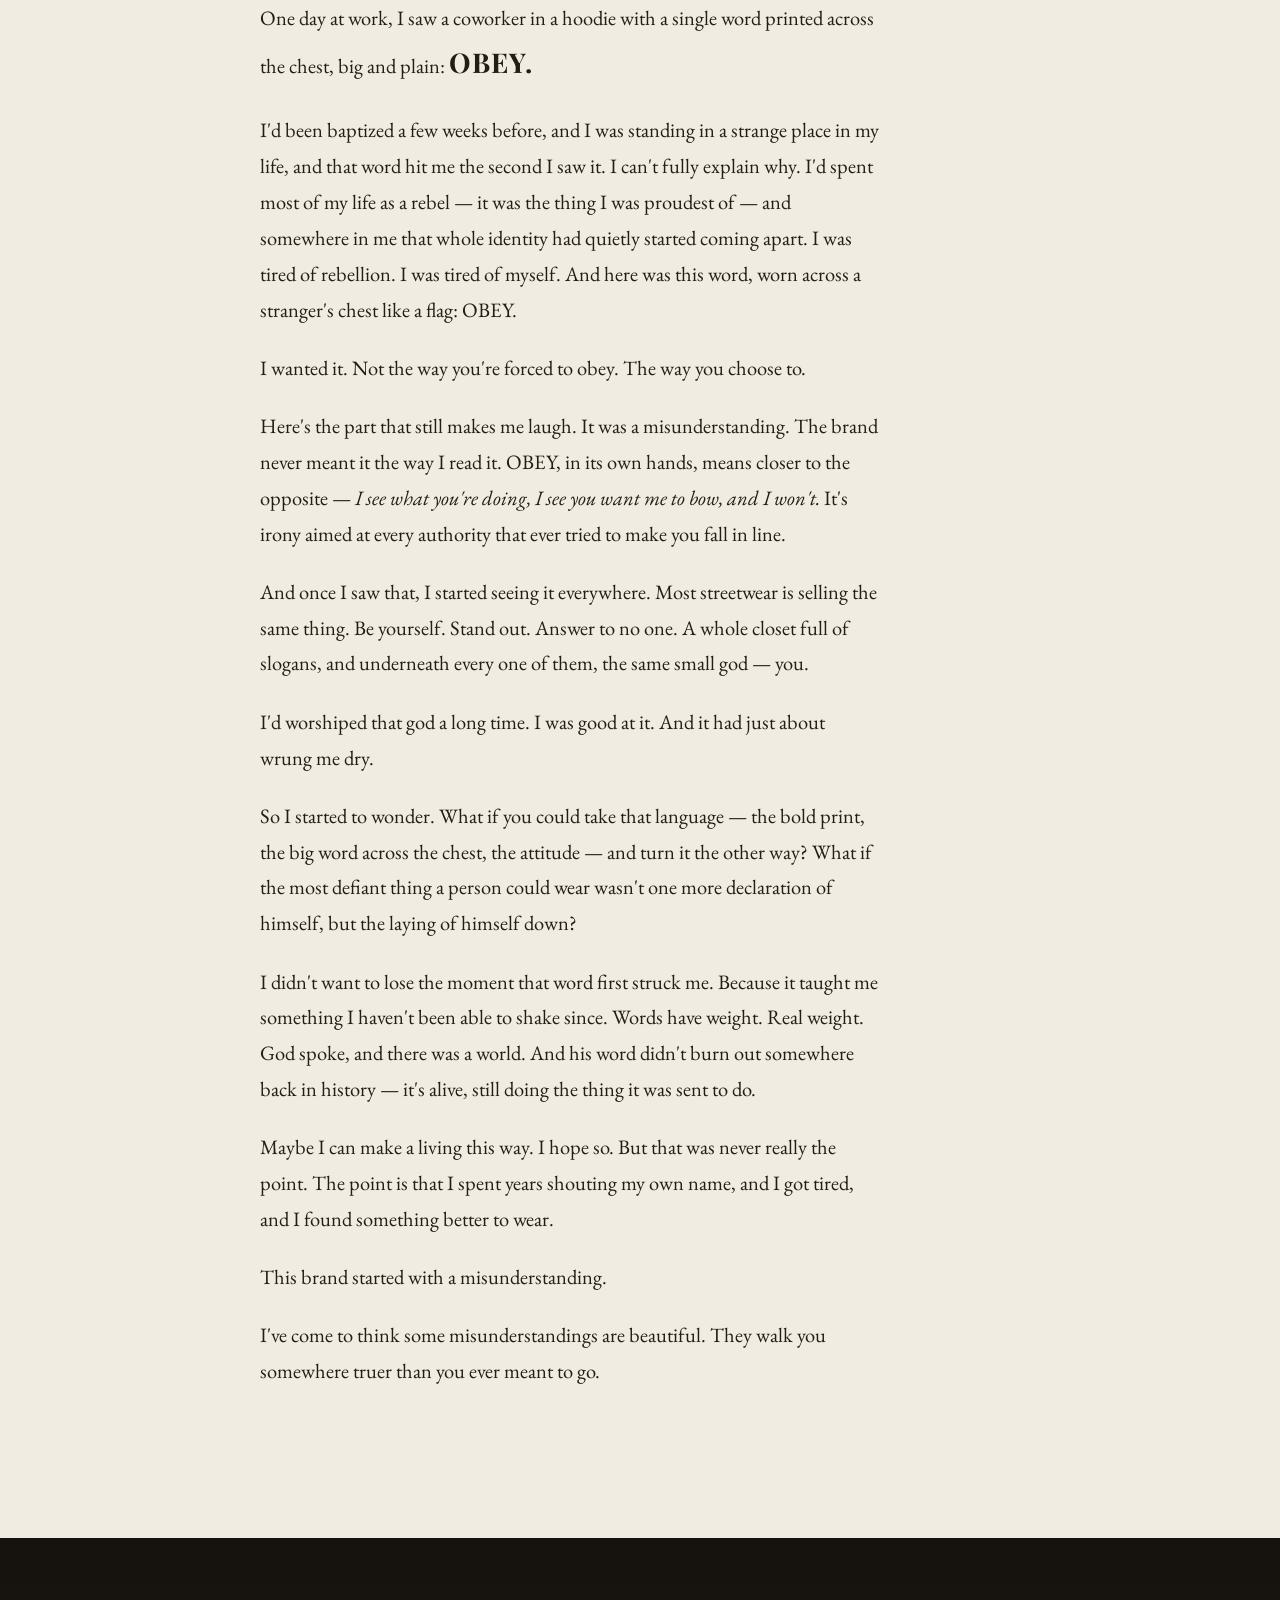
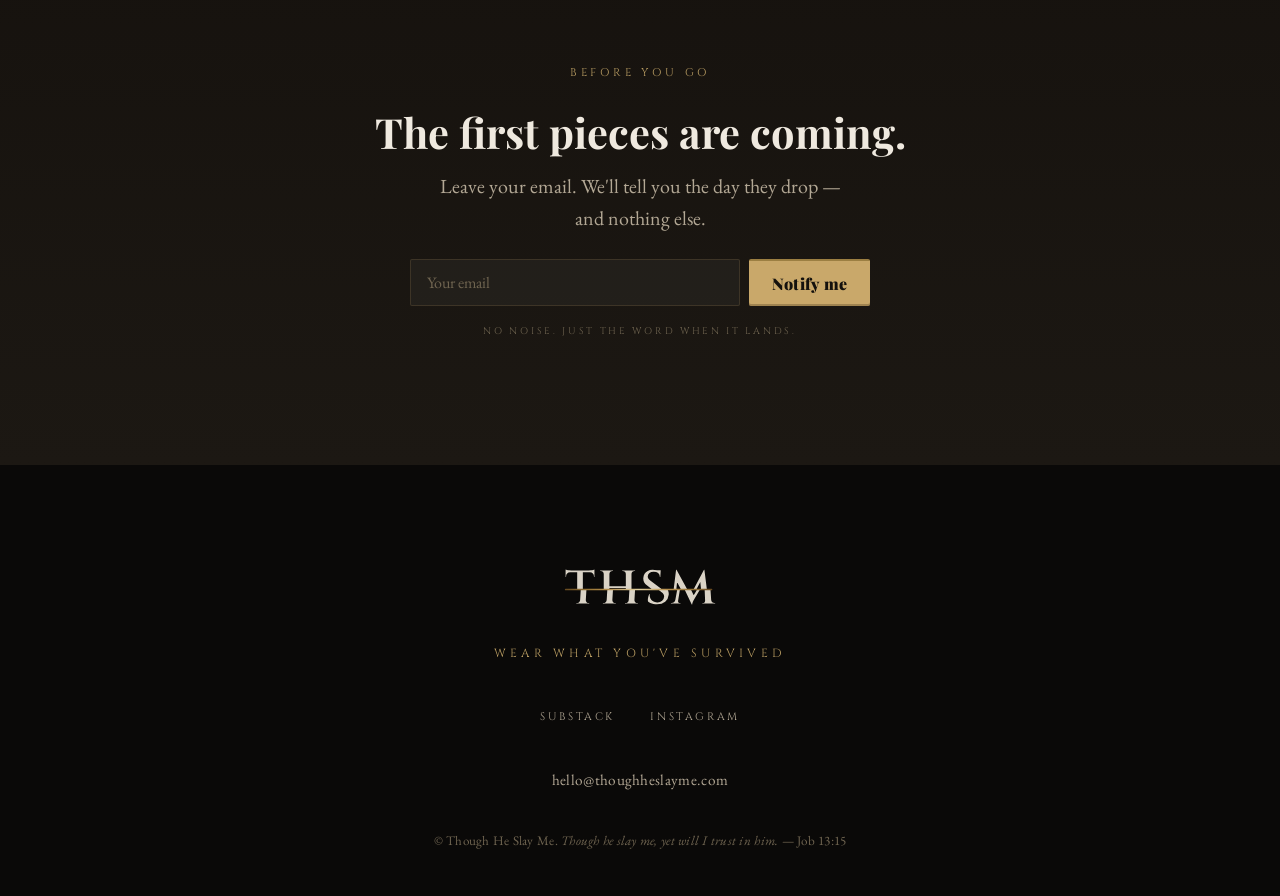
==== commit d0d8d972: "Home: turning layout for The Word; remove duplicated story paragraph The Word now builds the argumen" ====
--- a/index.html
+++ b/index.html
@@ -45,11 +45,14 @@
     <p class="word-lede reveal">We did not start with fabric.<br>We started with the <span class="word-key">word</span>.</p>
     <p class="word-body reveal">The word has weight. <em>What has weight must be borne.</em></p>
     <p class="word-body reveal">Streetwear knows one command: <em>more</em>. More seen. More heard. More you.</p>
-    <p class="word-body reveal">We run the other way. Not raising the self, but setting it down. Not your name, but his.</p>
-    <p class="word-exchange reveal">He was stripped, so that we could be clothed.<br>He bore our shame — so we wear his <span class="word-key">word</span>.</p>
-    <p class="word-body word-gloss reveal">A declaration of what we believe — and a reminder, pressed against the skin all day long, of what we are being made into.</p>
-    <p class="word-body reveal">And we say it from faith's heavy side: <span class="blood">suffering, being brought low, holding on while the hand is still coming down.</span></p>
-    <p class="word-verse reveal">&ldquo;Though he slay me, yet will I trust in him.&rdquo;</p>
+    <div class="word-hinge reveal" aria-hidden="true"></div>
+    <div class="word-turn">
+      <p class="word-run reveal">We run the other way. Not raising the self, but setting it down. Not your name, but his.</p>
+      <p class="word-exchange reveal">He was stripped, so that we could be clothed.<br>He bore our shame — so we wear his <span class="word-key">word</span>.</p>
+      <p class="word-gloss reveal">A declaration of what we believe — and a reminder, pressed against the skin all day long, of what we are being made into.</p>
+      <p class="word-heavy reveal">And we say it from faith's heavy side: <span class="blood">suffering, being brought low, holding on while the hand is still coming down.</span></p>
+      <p class="word-verse reveal">&ldquo;Though he slay me, yet will I trust in him.&rdquo;</p>
+    </div>
   </div>
 </section>
 
@@ -125,7 +128,6 @@
       <p class="reveal">I'd worshiped that god a long time. I was good at it. And it had just about wrung me dry.</p>
       <p class="reveal">So I started to wonder. What if you could take that language — the bold print, the big word across the chest, the attitude — and turn it the other way? What if the most defiant thing a person could wear wasn't one more declaration of himself, but the laying of himself down?</p>
       <p class="reveal">I didn't want to lose the moment that word first struck me. Because it taught me something I haven't been able to shake since. Words have weight. Real weight. God spoke, and there was a world. And his word didn't burn out somewhere back in history — it's alive, still doing the thing it was sent to do.</p>
-      <p class="reveal">To wear God's word is two things at once. It's a declaration: this is what I believe. And it's a reminder, pressed against you all day long: this is what I'm being made into.</p>
       <p class="reveal">Maybe I can make a living this way. I hope so. But that was never really the point. The point is that I spent years shouting my own name, and I got tired, and I found something better to wear.</p>
       <p class="reveal">This brand started with a misunderstanding.</p>
       <p class="reveal">I've come to think some misunderstandings are beautiful. They walk you somewhere truer than you ever meant to go.</p>
--- a/styles.css
+++ b/styles.css
@@ -152,23 +152,40 @@
 .word-accent { color: var(--gold-deep); font-style: italic; }
 
 /* the great exchange — the section's center of gravity */
+/* the argument builds down the left column, then turns to a centered creed */
+.word-hinge {
+  width: 1px; height: clamp(40px, 7vh, 64px);
+  background: linear-gradient(var(--gold-deep), transparent);
+  margin: clamp(2.2rem, 5vh, 3.2rem) auto clamp(2rem, 4.5vh, 2.8rem);
+}
+.word-turn { text-align: center; }
+.word-turn > p { margin-left: auto; margin-right: auto; }
+.word-run {
+  font-family: var(--body); font-size: clamp(1.15rem, 2.2vw, 1.4rem);
+  line-height: 1.6; color: var(--ink); max-width: 34ch;
+}
 .word-exchange {
   font-family: var(--display); font-weight: 700;
   font-size: clamp(1.5rem, 3.6vw, 2.4rem); line-height: 1.3;
   color: var(--ink); letter-spacing: -0.01em;
-  margin: 2.6rem 0 0.9rem;
+  margin: 2.4rem auto 0.9rem;
 }
 .word-exchange .word-key { color: var(--gold-deep); }
 /* the reminder — a quiet gloss hugging the exchange above */
 .word-gloss {
-  margin-top: 0; max-width: 42ch;
+  margin: 0 auto; max-width: 42ch;
+  font-family: var(--body); line-height: 1.6;
   font-size: clamp(1rem, 1.9vw, 1.18rem); color: var(--ink-soft);
+}
+.word-heavy {
+  font-family: var(--body); font-size: clamp(1.1rem, 2vw, 1.3rem);
+  line-height: 1.6; color: var(--ink); max-width: 34ch; margin-top: 1.7rem;
 }
 /* the verse the brand is named for — its closing proclamation */
 .word-verse {
   font-family: var(--quote); font-style: italic;
   font-size: clamp(1.5rem, 3.6vw, 2.3rem); line-height: 1.3;
-  color: var(--gold-deep); margin-top: 2.8rem;
+  color: var(--gold-deep); margin-top: 2.6rem;
 }
 
 /* ============================================================
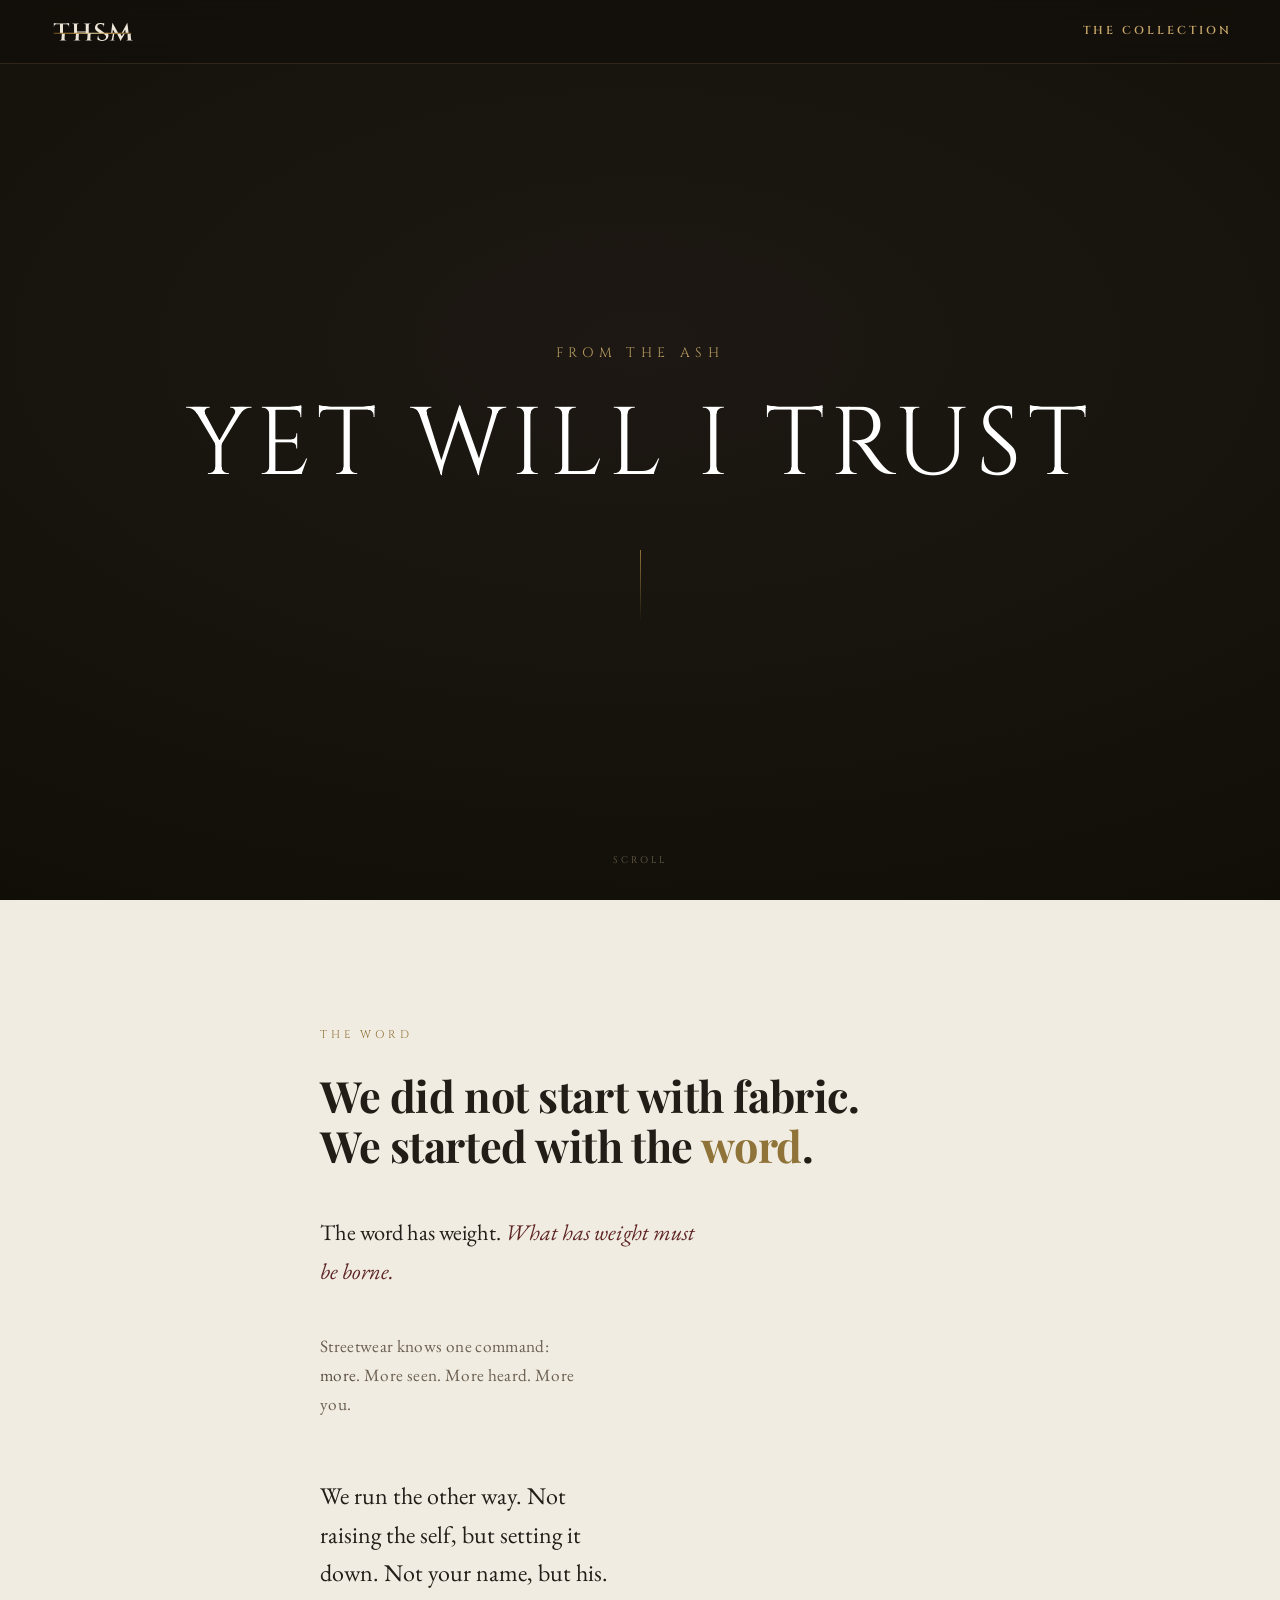
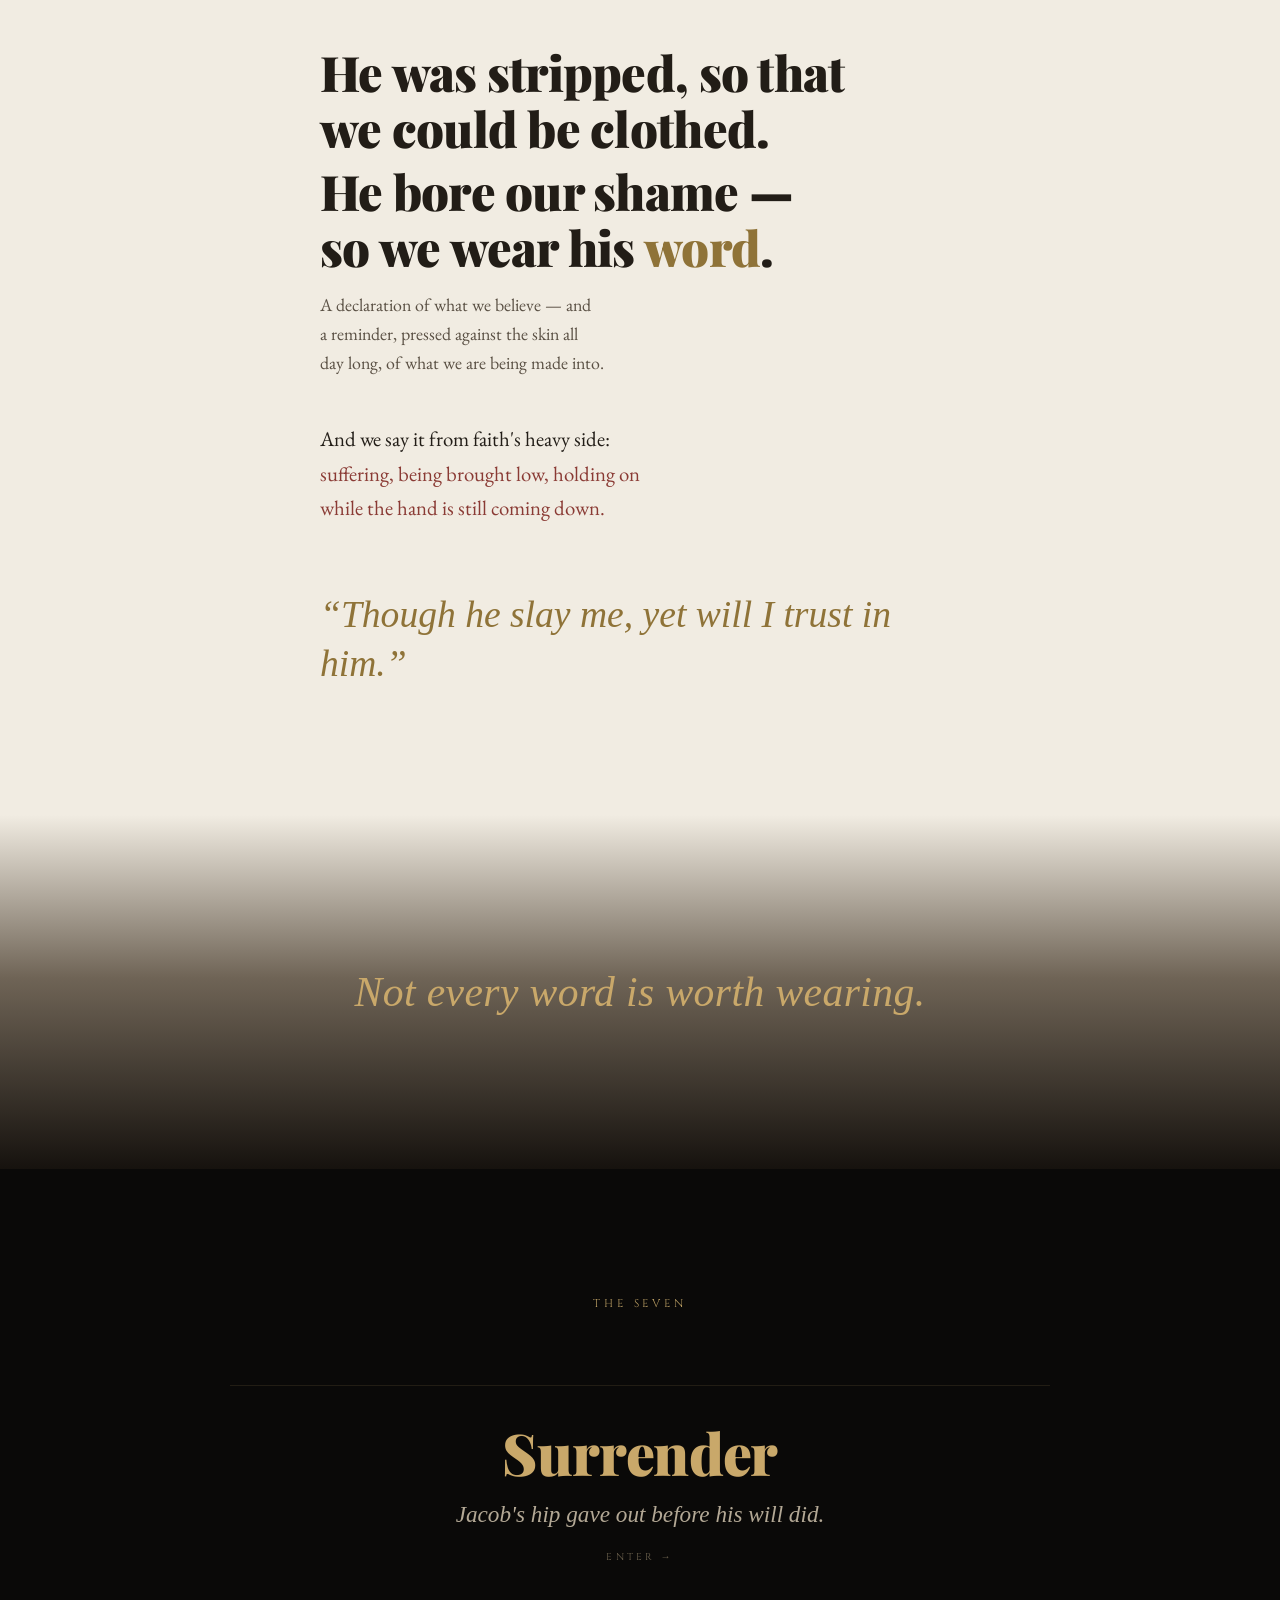
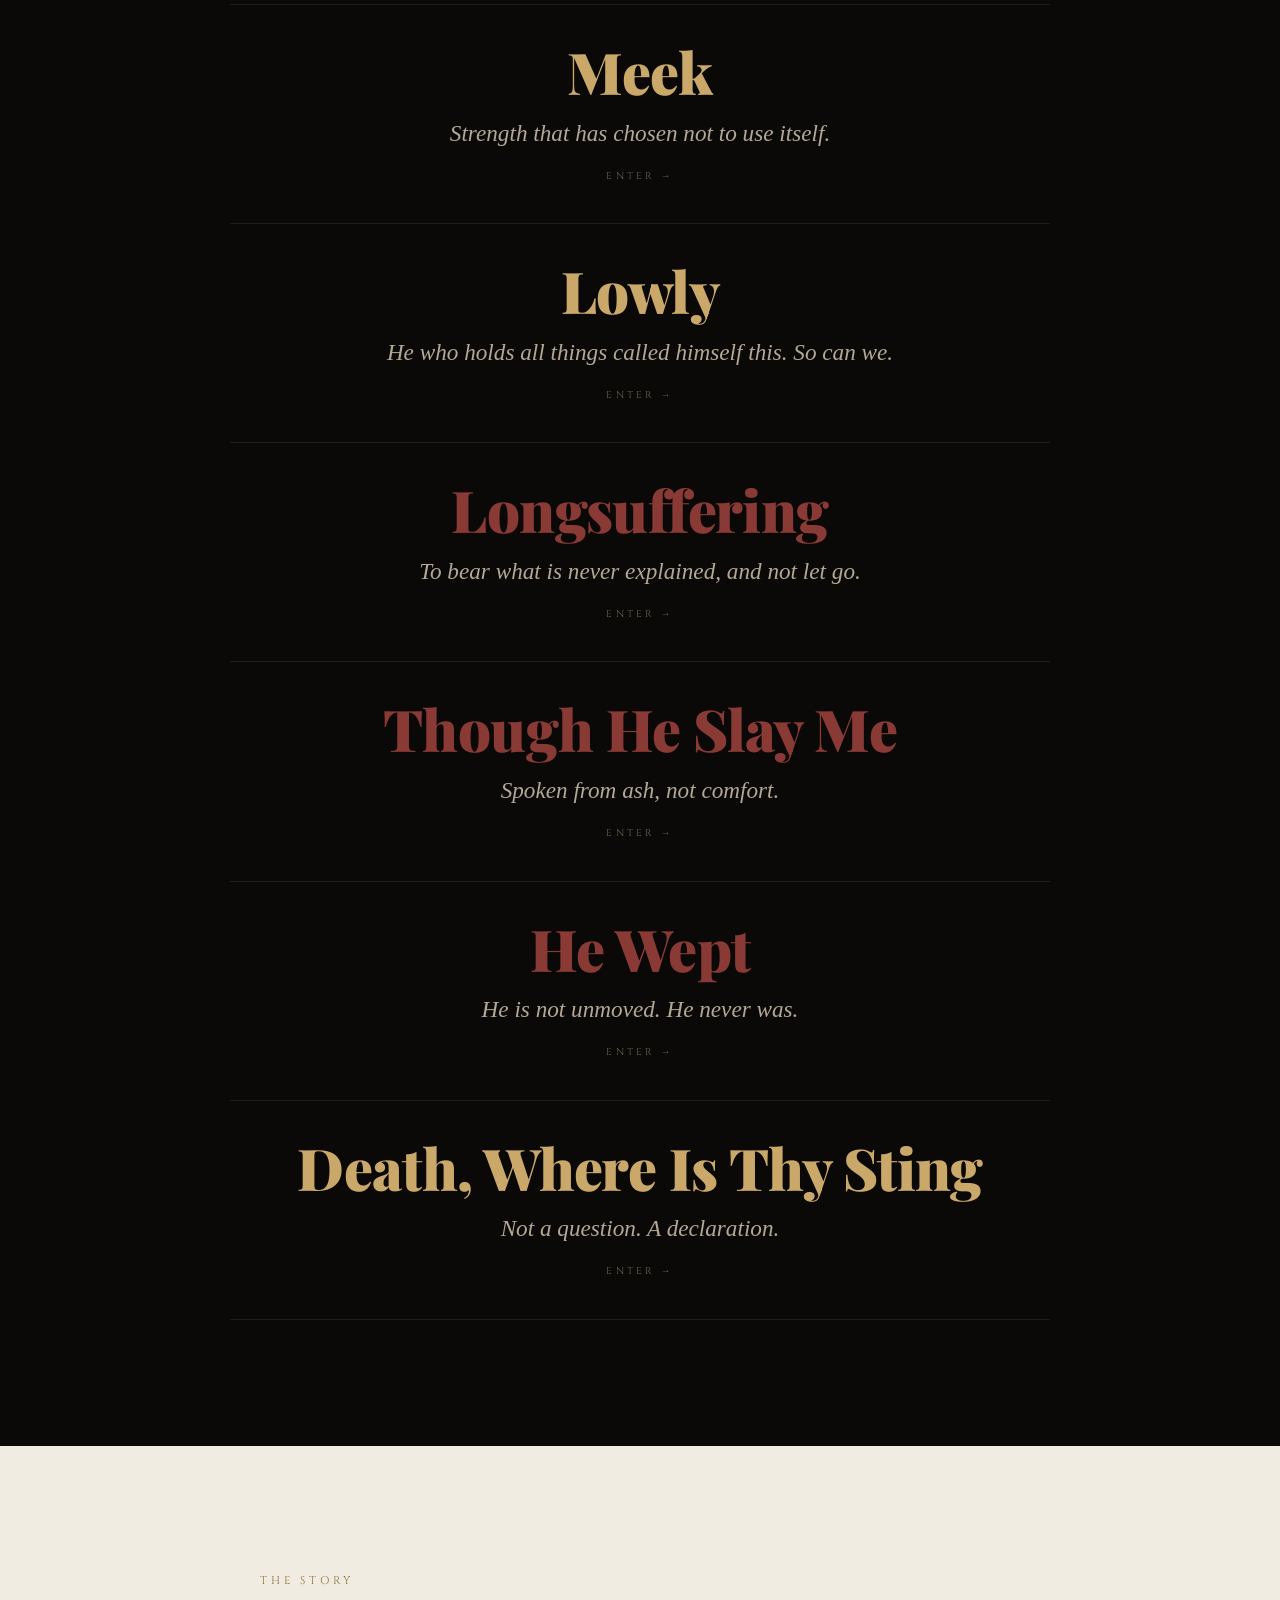
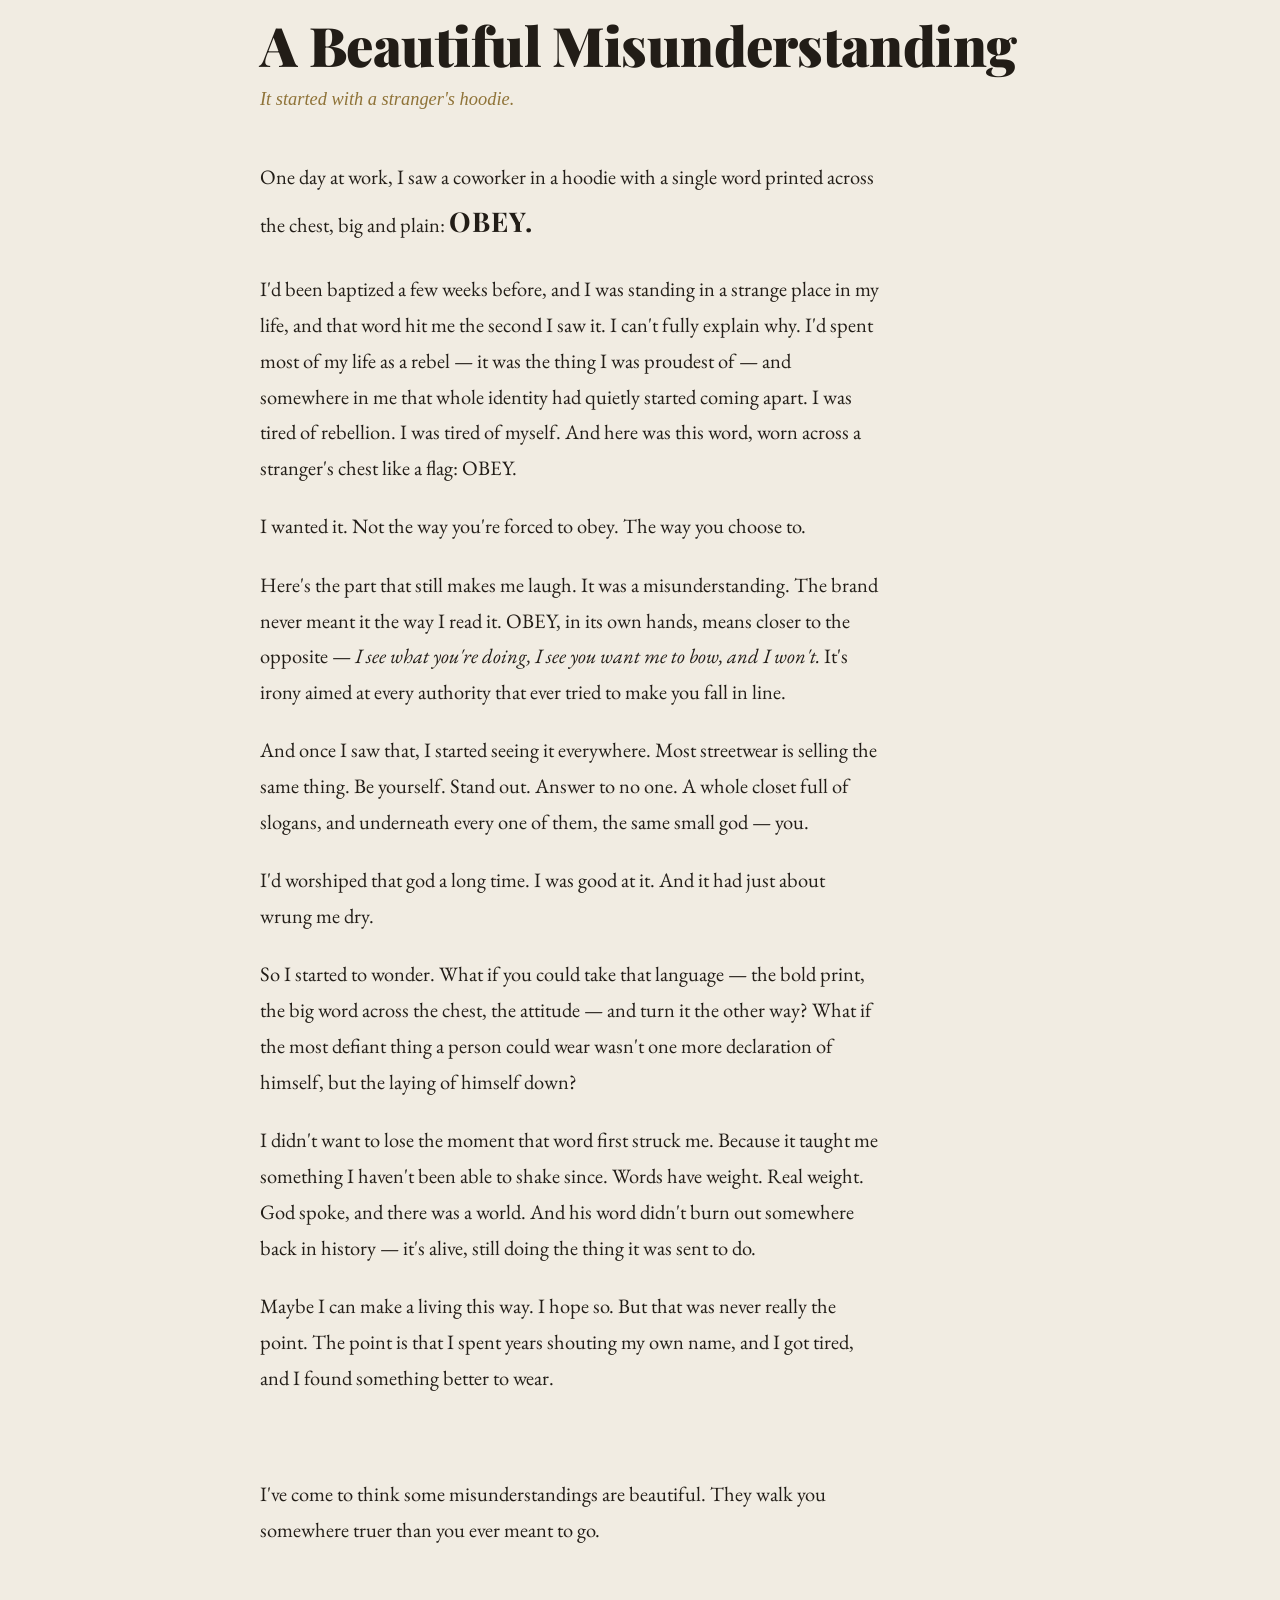
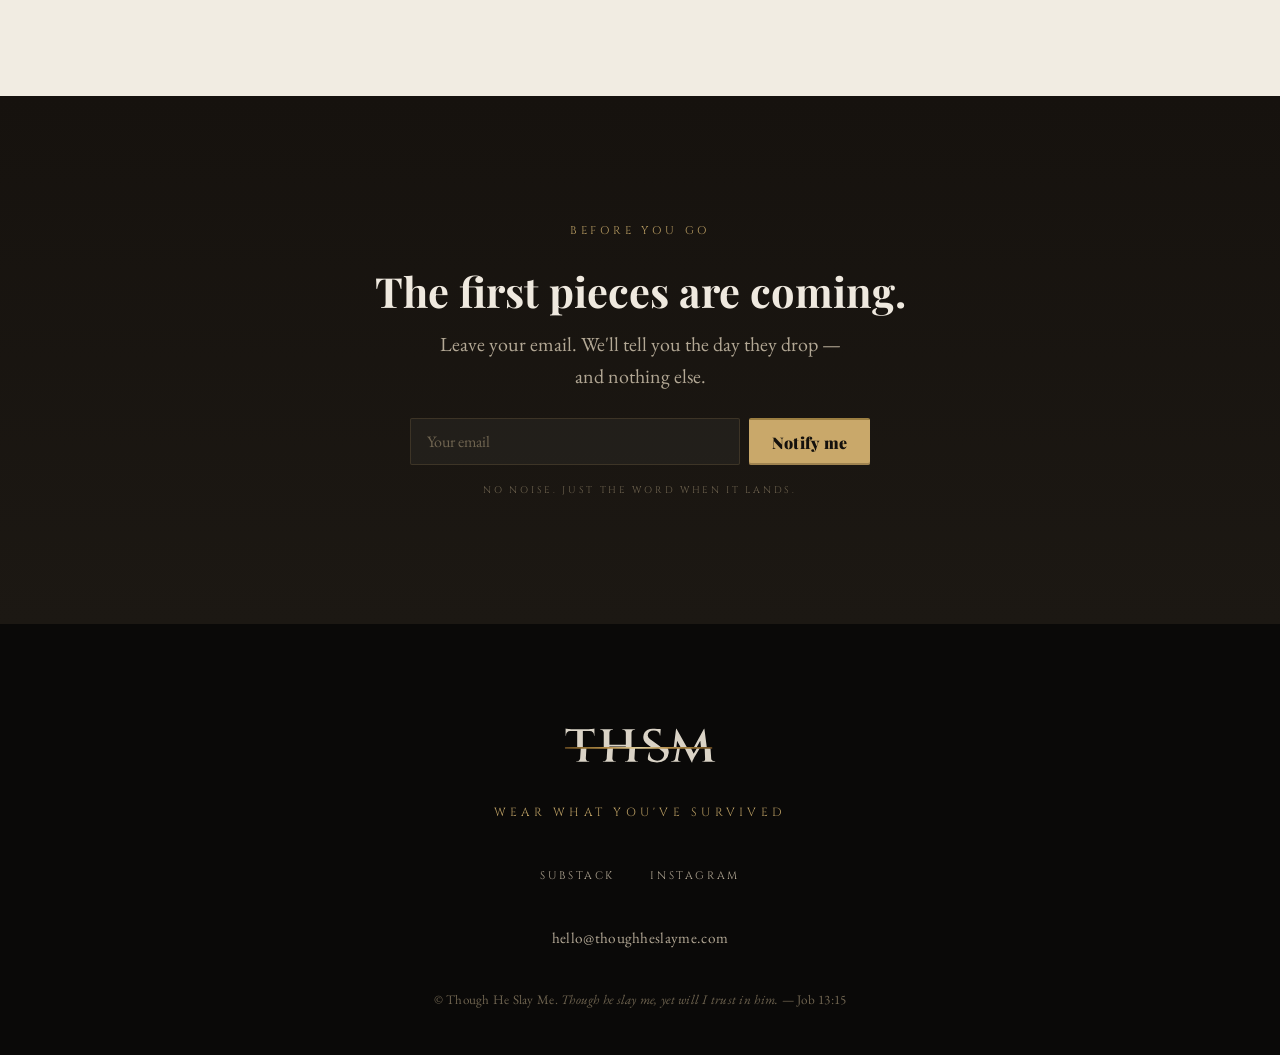
==== commit 00d4c5af: "Home: rebuild The Word as a quiet left column with one peak Replaces the centered 'turn' layout, whi" ====
--- a/index.html
+++ b/index.html
@@ -39,20 +39,17 @@
 </section>
 
 <!-- THE WORD (light reading zone, carries the stance) -->
-<section class="zone zone-paper grain-paper" id="the-word">
+<section class="zone zone-paper grain-paper word-zone" id="the-word">
   <div class="wrap">
     <p class="eyebrow reveal">The Word</p>
     <p class="word-lede reveal">We did not start with fabric.<br>We started with the <span class="word-key">word</span>.</p>
     <p class="word-body reveal">The word has weight. <em>What has weight must be borne.</em></p>
-    <p class="word-body reveal">Streetwear knows one command: <em>more</em>. More seen. More heard. More you.</p>
-    <div class="word-hinge reveal" aria-hidden="true"></div>
-    <div class="word-turn">
-      <p class="word-run reveal">We run the other way. Not raising the self, but setting it down. Not your name, but his.</p>
-      <p class="word-exchange reveal">He was stripped, so that we could be clothed.<br>He bore our shame — so we wear his <span class="word-key">word</span>.</p>
-      <p class="word-gloss reveal">A declaration of what we believe — and a reminder, pressed against the skin all day long, of what we are being made into.</p>
-      <p class="word-heavy reveal">And we say it from faith's heavy side: <span class="blood">suffering, being brought low, holding on while the hand is still coming down.</span></p>
-      <p class="word-verse reveal">&ldquo;Though he slay me, yet will I trust in him.&rdquo;</p>
-    </div>
+    <p class="word-world reveal">Streetwear knows one command: <em>more</em>. More seen. More heard. More you.</p>
+    <p class="word-turn-line reveal">We run the other way. Not raising the self, but setting it down. Not your name, but his.</p>
+    <p class="word-exchange reveal"><span class="ex-line">He was stripped, so that we could be clothed.</span><span class="ex-line">He bore our shame — so we wear his <span class="word-key">word</span>.</span></p>
+    <p class="word-gloss reveal">A declaration of what we believe — and a reminder, pressed against the skin all day long, of what we are being made into.</p>
+    <p class="word-heavy reveal">And we say it from faith's heavy side: <span class="blood">suffering, being brought low, holding on while the hand is still coming down.</span></p>
+    <p class="word-verse reveal">&ldquo;Though he slay me, yet will I trust in him.&rdquo;</p>
   </div>
 </section>
 
--- a/styles.css
+++ b/styles.css
@@ -139,8 +139,8 @@
    ============================================================ */
 .word-lede {
   font-family: var(--display); font-weight: 700;
-  font-size: clamp(1.9rem, 5vw, 3.2rem); line-height: 1.18; color: var(--ink);
-  margin-bottom: 2rem; letter-spacing: -0.01em;
+  font-size: clamp(1.8rem, 4.4vw, 2.7rem); line-height: 1.18; color: var(--ink);
+  margin-bottom: 2.6rem; letter-spacing: -0.01em;
 }
 .word-lede .word-key { color: var(--gold-deep); }
 .word-body {
@@ -151,41 +151,49 @@
 .word-body em { font-style: italic; color: var(--blood-deep); }
 .word-accent { color: var(--gold-deep); font-style: italic; }
 
-/* the great exchange — the section's center of gravity */
-/* the argument builds down the left column, then turns to a centered creed */
-.word-hinge {
-  width: 1px; height: clamp(40px, 7vh, 64px);
-  background: linear-gradient(var(--gold-deep), transparent);
-  margin: clamp(2.2rem, 5vh, 3.2rem) auto clamp(2rem, 4.5vh, 2.8rem);
-}
-.word-turn { text-align: center; }
-.word-turn > p { margin-left: auto; margin-right: auto; }
-.word-run {
-  font-family: var(--body); font-size: clamp(1.15rem, 2.2vw, 1.4rem);
-  line-height: 1.6; color: var(--ink); max-width: 34ch;
-}
+/* THE WORD — a calm left column. The world's command recedes to fine print,
+   the gospel exchange rises as the one peak, and each stanza is given air so
+   it arrives on its own as the reader scrolls. */
+.word-zone .wrap { max-width: 640px; }
+/* the world's command, diminished to fine print */
+.word-world {
+  font-family: var(--body); font-size: clamp(0.95rem, 1.7vw, 1.08rem);
+  line-height: 1.7; color: var(--studio-ink); max-width: 32ch;
+  letter-spacing: 0.02em; margin-top: 2.6rem;
+}
+.word-world em { font-style: normal; color: var(--ink-soft); }
+/* the turn — first full-ink line after the world, a held breath before it */
+.word-turn-line {
+  font-family: var(--body); font-size: clamp(1.2rem, 2.4vw, 1.5rem);
+  line-height: 1.6; color: var(--ink); max-width: 30ch;
+  margin-top: 3.6rem; text-wrap: balance;
+}
+/* the one peak — the gospel exchange */
 .word-exchange {
-  font-family: var(--display); font-weight: 700;
-  font-size: clamp(1.5rem, 3.6vw, 2.4rem); line-height: 1.3;
-  color: var(--ink); letter-spacing: -0.01em;
-  margin: 2.4rem auto 0.9rem;
-}
+  font-family: var(--display); font-weight: 900;
+  font-size: clamp(2rem, 4.8vw, 3.05rem); line-height: 1.16;
+  color: var(--ink); letter-spacing: -0.015em;
+  margin: 3.2rem 0 0.9rem;
+}
+/* each exchange balances on its own so neither orphans its final word */
+.word-exchange .ex-line { display: block; text-wrap: balance; }
+.word-exchange .ex-line + .ex-line { margin-top: 0.35rem; }
 .word-exchange .word-key { color: var(--gold-deep); }
-/* the reminder — a quiet gloss hugging the exchange above */
+/* the reminder — a caption to the exchange */
 .word-gloss {
-  margin: 0 auto; max-width: 42ch;
-  font-family: var(--body); line-height: 1.6;
-  font-size: clamp(1rem, 1.9vw, 1.18rem); color: var(--ink-soft);
+  max-width: 40ch; font-family: var(--body); line-height: 1.62;
+  font-size: clamp(1rem, 1.8vw, 1.12rem); color: var(--ink-soft);
+  text-wrap: balance;
 }
 .word-heavy {
   font-family: var(--body); font-size: clamp(1.1rem, 2vw, 1.3rem);
-  line-height: 1.6; color: var(--ink); max-width: 34ch; margin-top: 1.7rem;
-}
-/* the verse the brand is named for — its closing proclamation */
+  line-height: 1.66; color: var(--ink); max-width: 34ch; margin-top: 2.8rem;
+}
+/* the benediction — stands alone */
 .word-verse {
   font-family: var(--quote); font-style: italic;
-  font-size: clamp(1.5rem, 3.6vw, 2.3rem); line-height: 1.3;
-  color: var(--gold-deep); margin-top: 2.6rem;
+  font-size: clamp(1.55rem, 3.6vw, 2.35rem); line-height: 1.32;
+  color: var(--gold-deep); margin-top: 4rem;
 }
 
 /* ============================================================
